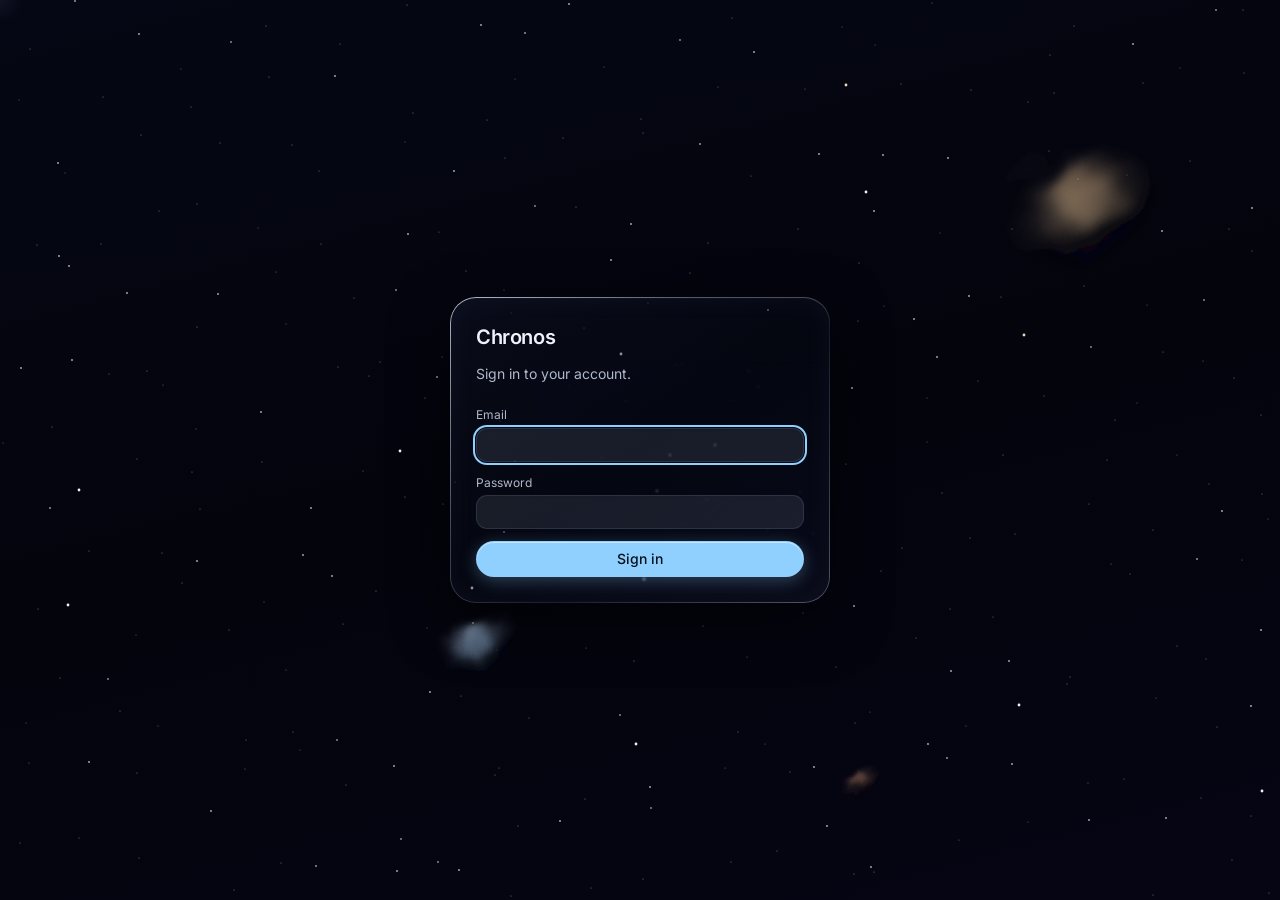
==== index.html @ 4390e3cc "Website" ====
<!doctype html>
<html lang="en">
  <head>
    <meta http-equiv="Content-Security-Policy" content="default-src &#39;self&#39;; script-src &#39;self&#39; &#39;wasm-unsafe-eval&#39;; object-src &#39;none&#39;; base-uri &#39;self&#39;; form-action &#39;none&#39;; connect-src &#39;self&#39; https://*.supabase.co wss://*.supabase.co https://geocoding-api.open-meteo.com; img-src &#39;self&#39; data:; style-src &#39;self&#39; &#39;unsafe-inline&#39;; font-src &#39;self&#39; data:">
    <meta name="referrer" content="no-referrer">

    <meta charset="UTF-8" />
    <meta name="viewport" content="width=device-width, initial-scale=1.0, viewport-fit=cover" />
    <title>Chronos</title>
    <script type="module" crossorigin src="./assets/index-O5vtbWlD.js"></script>
    <link rel="modulepreload" crossorigin href="./assets/rolldown-runtime-BCiCTKAo.js">
    <link rel="modulepreload" crossorigin href="./assets/luxon-CnRqhQiE.js">
    <link rel="modulepreload" crossorigin href="./assets/context-BgXryBdi.js">
    <link rel="modulepreload" crossorigin href="./assets/core-DfmPYgvp.js">
    <link rel="modulepreload" crossorigin href="./assets/createLucideIcon-B_wDQUJO.js">
    <link rel="stylesheet" crossorigin href="./assets/index-DNnm7rfa.css">
    <link rel="manifest" href="./manifest.webmanifest">
    <link rel="apple-touch-icon" href="./icon-180.png">
    <meta name="theme-color" content="#0b0f20">
    <meta name="mobile-web-app-capable" content="yes">
    <meta name="apple-mobile-web-app-capable" content="yes">
    <meta name="apple-mobile-web-app-title" content="Chronos">
    <meta name="apple-mobile-web-app-status-bar-style" content="black-translucent">
  </head>
  <body>
    <div id="root"></div>
    <div id="glass-light" aria-hidden="true"></div>
    <svg width="0" height="0" style="position: absolute" aria-hidden="true">
      <filter id="liquid" x="0" y="0" width="100%" height="100%" color-interpolation-filters="sRGB">
        <feTurbulence type="fractalNoise" baseFrequency="0.004 0.007" numOctaves="2" seed="11" result="noise" />
        <feGaussianBlur in="noise" stdDeviation="4" result="soft" />
        <feDisplacementMap in="SourceGraphic" in2="soft" scale="32" xChannelSelector="R" yChannelSelector="G" />
      </filter>
    </svg>
  </body>
</html>
---- assets/index-DNnm7rfa.css ----
:root{--fc-sticky-header-footer-z:3;--fc-popover-z:4}.fc-sW{z-index:var(--fc-popover-z)!important}.fc-MC{isolation:isolate}.fc-9x,.fc-9x *,.fc-9x :before,.fc-9x :after{box-sizing:border-box!important}.fc-DF,.fc-DF *{cursor:not-allowed!important}.fc-7j{-ms-overflow-style:none!important;scrollbar-width:none!important}.fc-7j::-webkit-scrollbar{display:none!important}.fc-8g{flex-shrink:0!important}.fc-II .fc-dh{flex-flow:wrap!important;display:flex!important}.fc-Jb .fc-dh>*{float:left!important}[dir=rtl] .fc-Jb .fc-dh>*,.fc-Jb[dir=rtl] .fc-dh>*{float:right!important}.fc-Jb .fc-dh:after{content:""!important;clear:both!important;display:block!important}.fc-dM{cursor:pointer!important}.fc-To{cursor:n-resize!important}.fc-Qu{cursor:s-resize!important}.fc-sc{cursor:w-resize!important}[dir=rtl] .fc-sc,.fc-hh{cursor:e-resize!important}[dir=rtl] .fc-hh{cursor:w-resize!important}.fc-CN{cursor:col-resize!important}.fc-Kc,.fc-S5,.fc-eg{box-sizing:content-box!important;width:100%!important;height:100%!important;position:absolute!important}.fc-Kc{margin:-10px!important;padding:10px!important}.fc-S5{margin-left:-10px!important;margin-right:-10px!important;padding-left:10px!important;padding-right:10px!important}.fc-eg{margin-top:-10px!important;margin-bottom:-10px!important;padding-top:10px!important;padding-bottom:10px!important}.fc-RV{position:absolute;inset:0 -5px}.fc-KM{-webkit-user-select:none;user-select:none}.fc-ZL{visibility:hidden}.fc-T3{border:0!important}.fc-wc{border-left:0!important;border-right:0!important}.fc-Ec{border-top:0!important;border-bottom:0!important}.fc-MM{border-top:0!important}.fc-7o{border-bottom:0!important}.fc-Ap{border-inline-start:0!important}.fc-al{border-inline-end:0!important}.fc-2z{flex-direction:row!important;display:flex!important}.fc-A6{flex-direction:column!important;display:flex!important}.fc-zm{flex-grow:1!important}.fc-F2{flex-grow:1!important;flex-basis:0!important;min-width:0!important;min-height:0!important}.fc-S8{min-height:0!important}.fc-71{flex-grow:1!important;flex-basis:0!important;min-width:0!important}.fc-FP{table-layout:fixed!important;border-collapse:separate!important;border-spacing:0!important;border:0!important;width:100%!important}.fc-FP>thead{-moz-column-break-inside:avoid!important;break-inside:avoid!important;page-break-inside:avoid!important}.fc-FP>tbody{background:0 0!important}.fc-FP>thead>tr>th,.fc-FP>tbody>tr>th,.fc-FP>tbody>tr>td{font-weight:inherit;text-align:inherit;vertical-align:top!important}.fc-8s{padding:0!important}.fc-uA{padding-top:0!important;padding-bottom:0!important}.fc-3z{margin:0!important}.fc-6Z{margin-top:0!important;margin-bottom:0!important}.fc-qc{margin-left:0!important;margin-right:0!important}.fc-U3{white-space:nowrap!important}.fc-fu{white-space:pre!important}.fc-uR{overflow-anchor:none}.fc-V0{pointer-events:none!important}.fc-FL{overflow:hidden!important}.fc-wi{white-space:nowrap!important;overflow:hidden!important}.fc-dO{position:relative!important}.fc-6R{position:absolute!important}.fc-LT{inset-inline-start:0!important}.fc-39{inset-inline-end:0!important}.fc-Du{position:absolute!important;inset:0!important}.fc-Cj,.fc-VV{position:absolute!important;left:0!important;right:0!important}.fc-mW,.fc-bA{position:absolute!important;top:0!important;bottom:0!important}.fc-Cj{top:0!important}.fc-bA{width:0!important;left:0!important;right:0!important}@media not print{.fc-Vx{position:sticky!important}.fc-by{position:sticky!important;top:0!important}.fc-vh{position:sticky!important;inset-inline-start:0!important}.fc-J9{z-index:var(--fc-sticky-header-footer-z)!important;position:sticky!important;top:0!important}}.fc-gp{box-sizing:content-box!important}.fc-IC{visibility:hidden!important;position:absolute!important;left:-10000px!important}.fc-QT{clip-path:inset(50%)!important;white-space:nowrap!important;border:0!important;width:1px!important;height:1px!important;margin:0!important;padding:0!important;position:absolute!important;overflow:hidden!important}.fc-Ld{align-items:center!important}.fc-si{align-items:flex-start!important}.fc-Jf{align-items:flex-end!important}.fc-Ab{z-index:var(--fc-sticky-header-footer-z)!important;position:sticky!important;bottom:0!important}.fc-Pk>*{margin-top:-1px!important}.fc-Pk>*>*{height:1px!important}.fc-yL{-moz-column-break-inside:avoid!important;break-inside:avoid!important;page-break-inside:avoid!important}.fc-bE{min-height:4em!important}.fc-Ln{display:flow-root!important}.fc-8Q{z-index:0}.fc-96{z-index:1}.fc-pI{z-index:2}.fc-Jt{z-index:3}.fc-QX{z-index:4}.fc-PS{z-index:5}.fc-cQ{z-index:1000}.fc-UZ{z-index:9999}.fc-iA:focus-visible{z-index:2}.fc-forma-n5m{--fc-forma-border-style:solid;font-size:16px;line-height:1.5}.fc-forma-Z9U{appearance:button;font:inherit;font-feature-settings:inherit;font-variation-settings:inherit;letter-spacing:inherit;color:inherit;opacity:1;background-color:#0000;border:0;border-radius:0;margin:0;padding:0}.fc-forma-JiE{color:inherit;-webkit-text-decoration:inherit;text-decoration:inherit}.fc-forma-3Lc{pointer-events:none}.fc-forma-1EY{position:absolute}.fc-forma-eYX{position:relative}.fc-forma-MaV{inset-inline:0}.fc-forma-AWB{inset-block:0}.fc-forma-0fm{inset-inline-start:-8px}.fc-forma-Tuc{inset-inline-end:-4px}.fc-forma-iD1{inset-inline-end:0}.fc-forma-SyR{inset-inline-end:4px}.fc-forma-dnf{inset-inline-end:-3px}.fc-forma-YDC{top:-4px}.fc-forma-n9G{top:0}.fc-forma-2ik{top:2px}.fc-forma-ZnE{top:4px}.fc-forma-ERR{top:50%}.fc-forma-fJL{bottom:-4px}.fc-forma-1V6{left:50%}.fc-forma-aAW{margin:-6px}.fc-forma-CH7{margin:-1px}.fc-forma-gMS{margin:4px}.fc-forma-bvX{margin:8px}.fc-forma-jD5{margin:16px}.fc-forma-cKZ{margin-inline:2px}.fc-forma-148{margin-inline:1px}.fc-forma-cJ3{margin-block:2px}.fc-forma-V9v{margin-block:4px}.fc-forma-SEP{margin-block:1px}.fc-forma-Jzj{margin-inline-start:2px}.fc-forma-Wga{margin-inline-start:4px}.fc-forma-qvL{margin-inline-start:1px}.fc-forma-p9t{margin-inline-end:-6px}.fc-forma-3e1{margin-inline-end:2px}.fc-forma-KYn{margin-inline-end:4px}.fc-forma-B3G{margin-inline-end:2.5%}.fc-forma-9hC{margin-inline-end:1px}.fc-forma-Dq8{margin-top:-4px}.fc-forma-Ika{margin-bottom:1px}.fc-forma-F99{margin-left:-4px}.fc-forma-I48{display:block}.fc-forma-dl1{display:flex}.fc-forma-i3N{display:grid}.fc-forma-pps{display:none}.fc-forma-63n{width:0;height:0}.fc-forma-3wQ{width:8px;height:8px}.fc-forma-vnf{width:16px;height:16px}.fc-forma-XUJ{width:20px;height:20px}.fc-forma-uuA{height:8px}.fc-forma-vYi{height:10px}.fc-forma-oM6{height:20px}.fc-forma-TFV{height:24px}.fc-forma-84e{min-height:2px}.fc-forma-jgW{min-height:16px}.fc-forma-toR{min-height:1px}.fc-forma-roZ{width:50%}.fc-forma-vVE{width:25%}.fc-forma-hza{width:8px}.fc-forma-79F{width:20px}.fc-forma-ilz{width:24px}.fc-forma-4Tv{width:5px}.fc-forma-aHX{max-width:160px}.fc-forma-2KU{min-width:0}.fc-forma-aNc{min-width:220px}.fc-forma-yi0{flex-shrink:0}.fc-forma-1Zl{flex-shrink:1}.fc-forma-OLq{flex-shrink:100}.fc-forma-1El{flex-grow:1}.fc-forma-QX7{rotate:-45deg}.fc-forma-KxI{rotate:-90deg}.fc-forma-ABq{rotate:45deg}.fc-forma-z44{rotate:90deg}.fc-forma-jmT{rotate:180deg}.fc-forma-sgX{flex-direction:column}.fc-forma-1sP{flex-direction:row}.fc-forma-dNl{flex-wrap:wrap}.fc-forma-XpK{align-items:center}.fc-forma-RNn{align-items:flex-end}.fc-forma-EF4{align-items:flex-start}.fc-forma-N2M{justify-content:space-between}.fc-forma-E9P{justify-content:center}.fc-forma-LMv{justify-content:flex-end}.fc-forma-NWN{gap:4px}.fc-forma-tgZ{gap:8px}.fc-forma-wwb{gap:12px}.fc-forma-Pms{gap:16px}.fc-forma-sI7{align-self:flex-start}.fc-forma-pKG{overflow:hidden}.fc-forma-AAA{border-radius:2147483647px}.fc-forma-Fvv{border-radius:4px}.fc-forma-kmj{border-start-start-radius:4px;border-end-start-radius:4px}.fc-forma-Skl{border-start-end-radius:4px;border-end-end-radius:4px}.fc-forma-Z7Q{border-top-left-radius:4px;border-top-right-radius:4px}.fc-forma-2qh{border-bottom-right-radius:4px;border-bottom-left-radius:4px}.fc-forma-wsy,.fc-forma-qQW{border-style:var(--fc-forma-border-style);border-width:1px}.fc-forma-5JF{border-style:var(--fc-forma-border-style);border-width:4px}.fc-forma-Vpk{border-style:var(--fc-forma-border-style);border-width:6px}.fc-forma-1Wx{border-inline-style:var(--fc-forma-border-style);border-inline-width:1px}.fc-forma-8UH{border-inline-start-style:var(--fc-forma-border-style);border-inline-start-width:1px}.fc-forma-iSi{border-inline-start-style:var(--fc-forma-border-style);border-inline-start-width:4px}.fc-forma-riO{border-inline-start-style:var(--fc-forma-border-style);border-inline-start-width:6px}.fc-forma-USt,.fc-forma-lzW{border-inline-end-style:var(--fc-forma-border-style);border-inline-end-width:1px}.fc-forma-ku3,.fc-forma-u78{border-top-style:var(--fc-forma-border-style);border-top-width:1px}.fc-forma-tb8{border-top-style:var(--fc-forma-border-style);border-top-width:4px}.fc-forma-zi1{border-bottom-style:var(--fc-forma-border-style);border-bottom-width:1px}.fc-forma-TN2{--fc-forma-border-style:dotted;border-style:dotted}.fc-forma-lNM{border-color:var(--fc-event-color)}.fc-forma-tfB{border-color:var(--fc-forma-border)}.fc-forma-MlZ{border-color:var(--fc-forma-muted-foreground)}.fc-forma-Baf{border-color:var(--fc-forma-primary)}.fc-forma-BST{border-color:var(--fc-forma-strong-border)}.fc-forma-d0j{border-color:#0000}.fc-forma-RJG{background-color:var(--fc-forma-background)}.fc-forma-zNL{background-color:var(--fc-forma-faint)}.fc-forma-rRL{background-color:var(--fc-forma-highlight)}.fc-forma-Wv4{background-color:var(--fc-forma-muted)}.fc-forma-7I6{background-color:var(--fc-forma-primary)}@media not print{@supports (color:color-mix(in lab, red, red)){.fc-forma-gTC{background-color:color-mix(in oklab, var(--fc-event-color)15%, transparent)}}@supports not (color:color-mix(in lab, red, red)){.fc-forma-gTC{isolation:isolate;position:relative}.fc-forma-gTC:before{content:"";background-color:var(--fc-event-color);opacity:.15;z-index:-1;position:absolute;inset:0}}}.fc-forma-lrD{background-color:var(--fc-event-color);color:var(--fc-event-contrast-color)}@supports (color:color-mix(in lab, red, red)){.fc-forma-lrD{background-color:color-mix(in oklab, var(--fc-event-color)20%, var(--fc-forma-background));color:inherit}}.fc-forma-i6P{background-color:var(--fc-event-color);color:var(--fc-event-contrast-color)}@supports (color:color-mix(in lab, red, red)){.fc-forma-i6P{background-color:color-mix(in oklab, var(--fc-event-color)30%, var(--fc-forma-background));color:inherit}}.fc-forma-KUX{padding:2px}.fc-forma-iS4{padding:4px}.fc-forma-3N5{padding:8px}.fc-forma-IJJ{padding:12px}.fc-forma-lqx{padding:16px}.fc-forma-7A6{padding:1px}.fc-forma-oQ2{padding-inline:2px}.fc-forma-aCI{padding-inline:4px}.fc-forma-Nca{padding-inline:8px}.fc-forma-Apf{padding-inline:12px}.fc-forma-2rx{padding-block:2px}.fc-forma-Jhn{padding-block:4px}.fc-forma-End{padding-block:6px}.fc-forma-dl6{padding-block:8px}.fc-forma-P9h{padding-block:60px}.fc-forma-s0x{padding-block:3px}.fc-forma-z5u{padding-block:1px}.fc-forma-a7i{padding-inline-start:2px}.fc-forma-C2j{padding-inline-start:4px}.fc-forma-166{padding-top:2px}.fc-forma-4dx{padding-top:4px}.fc-forma-cM0{padding-bottom:16px}.fc-forma-2HE{text-align:end}.fc-forma-vQz{font-size:11px;line-height:1.09091}.fc-forma-9ZS{font-size:18px;line-height:1.55556}.fc-forma-1Po{font-size:16px;line-height:1.5}.fc-forma-9yp{font-size:14px;line-height:1.42857}.fc-forma-2rA{font-size:20px;line-height:1.4}.fc-forma-a3B{font-size:12px;line-height:1.33333}.fc-forma-DIS{font-weight:700}.fc-forma-1OT{font-weight:500}.fc-forma-C8a{font-weight:600}.fc-forma-IPx{text-overflow:ellipsis}.fc-forma-TZ4{white-space:nowrap}.fc-forma-jm6{white-space:pre}.fc-forma-b7K{color:var(--fc-forma-foreground)}.fc-forma-cOV{color:var(--fc-forma-faint-foreground)}.fc-forma-V1v{color:var(--fc-forma-muted-foreground)}.fc-forma-TSf{color:var(--fc-forma-primary-foreground)}.fc-forma-L1Y{font-style:italic}.fc-forma-lMo{opacity:.5}.fc-forma-iTG{opacity:.75}.fc-forma-1kP{box-shadow:0 10px 15px -3px #0000001a,0 4px 6px -4px #0000001a}.fc-forma-tkw{box-shadow:0 4px 6px -1px #0000001a,0 2px 4px -2px #0000001a}.fc-forma-eSM{box-shadow:0 1px 2px #0000000d}.fc-forma-A3h{box-shadow:0 0 0 1px var(--fc-forma-ring-color,currentcolor)}.fc-forma-GBJ{box-shadow:0 0 0 2px var(--fc-forma-ring-color,currentcolor)}.fc-forma-c3P{--fc-forma-ring-color:var(--fc-forma-background)}.fc-forma-2R2{outline-width:1px;outline-style:solid}.fc-forma-0Bj{outline-width:2px;outline-style:solid}.fc-forma-07j{outline-offset:-1px}.fc-forma-fFh{outline-offset:-2px}.fc-forma-3Xj{outline-offset:2px}.fc-forma-Fmy{outline-color:var(--fc-forma-primary)}.fc-forma-mr2{background:linear-gradient(var(--fc-forma-strong), var(--fc-forma-strong))var(--fc-forma-background)}.fc-forma-iCr:not(:last-child){border-bottom-style:var(--fc-forma-border-style);border-bottom-width:1px}@media not print{.fc-forma-530{padding-block:1px}.fc-forma-ZNR{padding-inline-end:1px}.fc-forma-jVY{padding-top:1px}.fc-forma-K3J{padding-bottom:1px}}@media (hover:hover){.fc-forma-vs6:is(:where(.fc-forma-bCs):hover *){display:block}.fc-forma-sS4:is(:where(.fc-forma-bCs):hover *){color:var(--fc-forma-primary)}.fc-forma-Ogp:is(:where(.fc-forma-bCs):hover *){text-decoration-line:underline}}.fc-forma-Di9:is(:where(.fc-forma-bCs):focus-visible *){color:var(--fc-forma-primary)}@media (hover:hover){.fc-forma-cBw:hover{border-color:var(--fc-forma-strong-border)}.fc-forma-ShG:hover{background-color:var(--fc-forma-muted)}.fc-forma-2Qu:hover{background-color:var(--fc-forma-primary-over)}.fc-forma-mcn:hover{background-color:var(--fc-forma-strong)}.fc-forma-rom:hover{background-color:var(--fc-event-color)}@supports (color:color-mix(in lab, red, red)){.fc-forma-rom:hover{background-color:color-mix(in oklab, var(--fc-event-color)25%, var(--fc-forma-background))}}.fc-forma-SWh:hover{background-color:var(--fc-event-color)}@supports (color:color-mix(in lab, red, red)){.fc-forma-SWh:hover{background-color:color-mix(in oklab, var(--fc-event-color)35%, var(--fc-forma-background))}}.fc-forma-Eu0:hover{text-decoration-line:underline}.fc-forma-Vyz:hover{background:linear-gradient(var(--fc-forma-stronger), var(--fc-forma-stronger))var(--fc-forma-background)}}.fc-forma-nge:focus-visible{background-color:var(--fc-forma-muted)}.fc-forma-lgp:focus-visible{background-color:var(--fc-forma-primary-over)}.fc-forma-uqo:focus-visible{outline-width:2px;outline-style:solid}.fc-forma-PQx:active{background-color:var(--fc-forma-primary-down)}.fc-forma-rKU:active{background-color:var(--fc-forma-strong)}.fc-forma-0sn:active{background-color:var(--fc-forma-stronger)}.fc-forma-DUE:active{background-color:var(--fc-event-color)}@supports (color:color-mix(in lab, red, red)){.fc-forma-DUE:active{background-color:color-mix(in oklab, var(--fc-event-color)30%, var(--fc-forma-background))}}.fc-forma-RHy:active{background-color:var(--fc-event-color)}@supports (color:color-mix(in lab, red, red)){.fc-forma-RHy:active{background-color:color-mix(in oklab, var(--fc-event-color)40%, var(--fc-forma-background))}}.fc-forma-pgt:active{background:linear-gradient(var(--fc-forma-strongest), var(--fc-forma-strongest))var(--fc-forma-background)}@media print{.fc-forma-2dx{border-block-style:var(--fc-forma-border-style);border-block-width:1px}.fc-forma-9wT{border-inline-end-style:var(--fc-forma-border-style);border-inline-end-width:1px}.fc-forma-Qex{border-top-style:var(--fc-forma-border-style);border-top-width:1px}.fc-forma-wZV{border-bottom-style:var(--fc-forma-border-style);border-bottom-width:1px}.fc-forma-jsy{border-width:1px}.fc-forma-DO7{border-color:var(--fc-event-color)}.fc-forma-4MR{border-color:#000}.fc-forma-vwH{background-color:#fff}}[dir=rtl] .fc-forma-qIw{rotate:-45deg}[dir=rtl] .fc-forma-keW{rotate:-90deg}[dir=rtl] .fc-forma-jY6{rotate:none}[dir=rtl] .fc-forma-vk6{rotate:45deg}[dir=rtl] .fc-forma-ZW3{rotate:90deg}[dir=rtl] .fc-forma-asP{rotate:180deg}:root{--fc-forma-primary:#0f6cbd;--fc-forma-primary-over:#0a5aa3;--fc-forma-primary-down:#064889;--fc-forma-primary-foreground:#fff;--fc-forma-event:#3788d8;--fc-forma-event-contrast:#fff;--fc-forma-background-event:var(--fc-forma-primary);--fc-forma-highlight:#0f6cbd59;--fc-forma-background:#fff;--fc-forma-faint:#00000008;--fc-forma-muted:#00000012;--fc-forma-strong:#0000001f;--fc-forma-stronger:#00000029;--fc-forma-strongest:#0003;--fc-forma-foreground:#030712;--fc-forma-faint-foreground:#9ca3af;--fc-forma-muted-foreground:#6b7280;--fc-forma-border:#e0e0e0;--fc-forma-muted-border:#e5e5e5;--fc-forma-strong-border:#a6a6a6}@media not print{[data-color-scheme=dark]{--fc-forma-primary:#3788d8;--fc-forma-primary-over:#4a9be8;--fc-forma-primary-down:#5daef8;--fc-forma-highlight:#3788d859;--fc-forma-background:#030712;--fc-forma-faint:#ffffff0a;--fc-forma-muted:#ffffff14;--fc-forma-strong:#ffffff1f;--fc-forma-stronger:#ffffff29;--fc-forma-strongest:#fff3;--fc-forma-foreground:#fff;--fc-forma-faint-foreground:#4b5563;--fc-forma-muted-foreground:#6b7280;--fc-forma-border:#2a2a2a;--fc-forma-muted-border:#3a3a3a;--fc-forma-strong-border:#707070}}@font-face{font-family:Inter Variable;font-style:normal;font-display:swap;font-weight:100 900;src:url(./inter-cyrillic-ext-wght-normal-BOeWTOD4.woff2)format("woff2-variations");unicode-range:U+460-52F,U+1C80-1C8A,U+20B4,U+2DE0-2DFF,U+A640-A69F,U+FE2E-FE2F}@font-face{font-family:Inter Variable;font-style:normal;font-display:swap;font-weight:100 900;src:url(./inter-cyrillic-wght-normal-DqGufNeO.woff2)format("woff2-variations");unicode-range:U+301,U+400-45F,U+490-491,U+4B0-4B1,U+2116}@font-face{font-family:Inter Variable;font-style:normal;font-display:swap;font-weight:100 900;src:url(./inter-greek-ext-wght-normal-DlzME5K_.woff2)format("woff2-variations");unicode-range:U+1F??}@font-face{font-family:Inter Variable;font-style:normal;font-display:swap;font-weight:100 900;src:url(./inter-greek-wght-normal-CkhJZR-_.woff2)format("woff2-variations");unicode-range:U+370-377,U+37A-37F,U+384-38A,U+38C,U+38E-3A1,U+3A3-3FF}@font-face{font-family:Inter Variable;font-style:normal;font-display:swap;font-weight:100 900;src:url(./inter-vietnamese-wght-normal-CBcvBZtf.woff2)format("woff2-variations");unicode-range:U+102-103,U+110-111,U+128-129,U+168-169,U+1A0-1A1,U+1AF-1B0,U+300-301,U+303-304,U+308-309,U+323,U+329,U+1EA0-1EF9,U+20AB}@font-face{font-family:Inter Variable;font-style:normal;font-display:swap;font-weight:100 900;src:url(./inter-latin-ext-wght-normal-DO1Apj_S.woff2)format("woff2-variations");unicode-range:U+100-2BA,U+2BD-2C5,U+2C7-2CC,U+2CE-2D7,U+2DD-2FF,U+304,U+308,U+329,U+1D00-1DBF,U+1E00-1E9F,U+1EF2-1EFF,U+2020,U+20A0-20AB,U+20AD-20C0,U+2113,U+2C60-2C7F,U+A720-A7FF}@font-face{font-family:Inter Variable;font-style:normal;font-display:swap;font-weight:100 900;src:url(./inter-latin-wght-normal-Dx4kXJAl.woff2)format("woff2-variations");unicode-range:U+??,U+131,U+152-153,U+2BB-2BC,U+2C6,U+2DA,U+2DC,U+304,U+308,U+329,U+2000-206F,U+20AC,U+2122,U+2191,U+2193,U+2212,U+2215,U+FEFF,U+FFFD}:root{--bg:#dfe8f7;--solid:#f2f6fd;--surface:#fff9;--hover:#ffffff6b;--well:#1e326e17;--ink:#0b1026;--ink-2:#3c4560;--ink-3:#5a6480;--line:#1e326e24;--primary:#43e;--primary-hover:#3626cf;--on-primary:#fff;--accent:#e8930c;--red:#c8202e;--red-soft:#d92d3a24;--green:#0c8152;--blue:#43e;--radius:11px;--shadow:0 24px 64px #1e24503d;--glass:linear-gradient(145deg, #ffffff8f, #ffffff5c 45%, #ffffff7a);--glass-strong:linear-gradient(145deg, #ffffffd6, #ffffffad);--rim-light:linear-gradient(135deg, #fff, #5ad7ffa6 28%, #ffffff26 55%, #b46eff99 84%, #fff);--glow:#4433ee61;--on-glow:0 0 0 1px #4433ee2e, 0 4px 16px #43e3;--glass-blur:blur(6px) saturate(130%);--glass-rim:inset 0 1px 1px #ffffffe6, inset 1px 0 1px #fff6, inset 0 -2px 3px #788cff24, inset 0 0 28px #ffffff47;--glass-shadow:0 18px 50px #28328233;--tile:linear-gradient(180deg, #ffffff9e, #ffffff61);--tile-rim:inset 0 1px 0 #ffffffd9, inset 0 -1px 1px #6478dc1a, 0 2px 6px #28328217;--scene:linear-gradient(#3c50b40f 1px, transparent 1px) 0 0 / 56px 56px, linear-gradient(90deg, #3c50b40f 1px, transparent 1px) 0 0 / 56px 56px, radial-gradient(52vmax 42vmax at 96% 0%, #57e4ff, transparent 72%), radial-gradient(56vmax 46vmax at 0% 30%, #b49bff, transparent 72%), radial-gradient(52vmax 42vmax at 88% 104%, #ff9fe3, transparent 72%), linear-gradient(165deg, #e9f2ff, #dcdffb);font-feature-settings:"cv11", "ss03";-webkit-font-smoothing:antialiased;color:var(--ink);background:var(--bg);--fc-forma-primary:var(--primary);--fc-forma-primary-over:var(--primary-hover);--fc-forma-primary-down:var(--primary-hover);--fc-forma-primary-foreground:var(--on-primary);--fc-forma-background:var(--solid);--fc-forma-foreground:var(--ink);--fc-forma-muted-foreground:var(--ink-2);--fc-forma-faint-foreground:var(--ink-3);--fc-forma-border:var(--line);--fc-forma-muted-border:var(--line);--fc-forma-strong-border:var(--line);--fc-forma-highlight:#e8930c29;--fc-forma-faint:#00000004;--fc-forma-muted:#00000008;font-family:Inter Variable,Segoe UI,-apple-system,BlinkMacSystemFont,Roboto,sans-serif;font-size:14px;line-height:1.45}[data-color-scheme=dark]{--bg:#02030a;--solid:#0a0d1c;--surface:#c8dcff1a;--hover:#c8dcff14;--well:#00000052;--ink:#eef2fb;--ink-2:#b0b9cc;--ink-3:#8a94a9;--line:#bed2ff1f;--primary:#8fd0ff;--primary-hover:#b5e0ff;--on-primary:#04101c;--accent:#ffb84d;--red:#ff6b81;--red-soft:#f4626c2e;--green:#45f0a8;--blue:#8fd0ff;--shadow:0 24px 64px #0009;--lightningcss-light: ;--lightningcss-dark:initial;color-scheme:dark;--rim-light:linear-gradient(135deg, #ebf2ffb3, #c8d7ff33 35%, #c8d7ff0f 60%, #d7e1ff52);--glow:#8fd0ff4d;--on-glow:0 0 0 1px #8fd0ff38, 0 0 14px #8fd0ff1f;--glass:linear-gradient(145deg, #10142675, #080a1666 50%, #0e112070);--glass-strong:linear-gradient(145deg, #14192ee0, #0a0c1ae6);--glass-rim:inset 0 1px 1px #e1ebff3d, inset 1px 0 1px #e1ebff14, inset 0 -1px 2px #e1ebff0d, inset 0 0 30px #aac3ff0d;--glass-shadow:0 18px 56px #0009;--tile:linear-gradient(180deg, #cddeff1a, #cddeff0a);--tile-rim:inset 0 1px 0 #e1ebff26, inset 0 -1px 1px #0003, 0 2px 8px #00000047;--scene:url(./planets-DA5w7O9s.svg) center / cover no-repeat, url(./stars-jGKNJw-X.svg) 0 0 / 1600px 1000px, linear-gradient(165deg, #050714, #03040c 50%, #060514);--fc-forma-primary:var(--primary);--fc-forma-primary-over:var(--primary-hover);--fc-forma-primary-down:var(--primary-hover);--fc-forma-primary-foreground:var(--on-primary);--fc-forma-background:var(--solid);--fc-forma-foreground:var(--ink);--fc-forma-muted-foreground:var(--ink-2);--fc-forma-faint-foreground:var(--ink-3);--fc-forma-faint:#ffffff05;--fc-forma-muted:#ffffff0a;--fc-forma-border:var(--line);--fc-forma-muted-border:var(--line);--fc-forma-strong-border:var(--line)}*{box-sizing:border-box}html,body,#root{height:100%;margin:0}body{background:var(--bg);overflow:hidden}body:before{content:"";background:var(--scene);position:fixed;inset:0}#root{z-index:1;position:relative}#glass-light{z-index:2;pointer-events:none;background:radial-gradient(circle closest-side,#cde1ff0f,#0000);width:48px;height:48px;position:fixed;top:-24px;left:-24px}@media (hover:none){#glass-light{display:none}}h1{letter-spacing:-.02em;margin:0;font-size:20px;font-weight:600}h2{letter-spacing:-.005em;margin:0 0 8px;font-size:14px;font-weight:600}p{margin:0 0 10px}ul{margin:0;padding:0;list-style:none}button,input,select,textarea{font:inherit;color:inherit}button{border:1px solid var(--line);background:var(--tile);height:32px;box-shadow:var(--tile-rim);cursor:pointer;border-radius:999px;padding:0 12px;font-weight:500;transition:background .15s,border-color .15s,color .15s,transform .15s}button:active:not(:disabled){transform:scale(.97)}button:hover:not(:disabled){background:var(--hover)}button:disabled{opacity:.4;cursor:default}:focus-visible{outline:2px solid var(--blue);outline-offset:1px}button.primary{background:var(--primary);color:var(--on-primary);box-shadow:inset 0 1px 0 #ffffff73, 0 4px 18px var(--glow);border-color:#0000}button.primary:hover:not(:disabled){background:var(--primary-hover)}button.danger{color:var(--red);box-shadow:none;background:0 0;border-color:#0000}button.danger:hover{background:var(--red-soft)!important}button.dev{color:var(--ink-2);box-shadow:none;border-style:dashed}button.link{height:auto;box-shadow:none;color:var(--ink-2);background:0 0;border:none;padding:0;font-weight:400}button.link:hover{color:var(--ink);background:0 0!important}input:not([type=checkbox]),select,textarea{border:1px solid var(--line);border-radius:var(--radius);background:var(--surface);max-width:100%;height:34px;padding:0 10px;transition:border-color .15s,background .15s;box-shadow:inset 0 1px 2px #14183212}option{background:var(--solid);color:var(--ink)}textarea{resize:vertical;height:auto;padding:8px 10px}input::placeholder,textarea::placeholder{color:var(--ink-3)}input[type=checkbox]{appearance:none;border:1.5px solid var(--ink-3);cursor:pointer;background:0 0;border-radius:5px;flex:none;place-content:center;width:16px;height:16px;margin:0;transition:border-color .12s,background .12s;display:grid}input[type=checkbox]:hover{border-color:var(--ink)}input[type=checkbox]:checked{background:var(--primary);border-color:var(--primary)}input[type=checkbox]:checked:after{content:"";border-left:1.75px solid var(--on-primary);border-bottom:1.75px solid var(--on-primary);width:8px;height:4px;margin-top:-2px;transform:rotate(-45deg)}.spacer{flex:1}.muted{color:var(--ink-2)}.struck{color:var(--ink-3);text-decoration:line-through}.warning{color:var(--red);background:var(--red-soft);border-radius:var(--radius);padding:8px 12px}*{scrollbar-width:thin;scrollbar-color:var(--line) transparent}.app{gap:12px;height:100%;padding:12px;display:flex}.nav{background:var(--glass);width:204px;-webkit-backdrop-filter:var(--glass-blur);backdrop-filter:var(--glass-blur);box-shadow:var(--glass-rim), var(--glass-shadow);border-radius:24px;flex-direction:column;flex:none;gap:2px;padding:18px 10px 14px;display:flex}.brand{letter-spacing:.26em;text-transform:uppercase;color:var(--primary);text-shadow:0 0 16px var(--glow);padding:2px 10px 16px;font-size:13px;font-weight:700}.nav button{border-radius:var(--radius);box-shadow:none;color:var(--ink-2);text-align:left;background:0 0;border:none;align-items:center;gap:10px;padding:0 10px;display:flex}.nav button:hover{color:var(--ink)}.nav button.on,.nav button.on:hover{background:var(--surface);color:var(--primary);box-shadow:var(--tile-rim), var(--on-glow)}.nav-label{flex:1}.badge{background:var(--accent);color:#1a1204;text-align:center;border-radius:999px;min-width:18px;padding:0 6px;font-size:11px;font-weight:650;line-height:18px}.sync-pill{color:var(--ink-3);align-items:center;gap:7px;padding:8px 10px 0;font-size:12px;display:flex}.sync-pill:before{content:"";background:var(--ink-3);border-radius:50%;flex:none;width:6px;height:6px}.sync-pill.sync-synced:before{background:var(--green)}.sync-pill.sync-offline:before{background:var(--accent)}.sync-pill.sync-paused:before{background:var(--red)}.main{z-index:0;min-width:0;box-shadow:var(--glass-shadow);border-radius:24px;flex-direction:column;flex:1;display:flex;position:relative;overflow:hidden}.main:before{content:"";z-index:-1;border-radius:inherit;background:var(--glass);-webkit-backdrop-filter:var(--glass-blur);backdrop-filter:var(--glass-blur);box-shadow:var(--glass-rim);pointer-events:none;position:absolute;inset:0}.screen{flex:1;min-height:0;overflow:auto}.nav:after,.main:after,.auth-card:after{content:"";border-radius:inherit;background:var(--rim-light);-webkit-mask-composite:xor;pointer-events:none;padding:1.25px;position:absolute;inset:0;-webkit-mask:linear-gradient(#000 0 0) content-box,linear-gradient(#000 0 0);-webkit-mask-composite:xor,source-over;mask:linear-gradient(#000 0 0) content-box exclude,linear-gradient(#000 0 0)}.nav,.auth-card{position:relative}.quick-add{flex-wrap:wrap;align-items:center;gap:8px;padding:14px 18px 8px;display:flex;position:relative}.quick-add-icon{color:var(--ink-3);pointer-events:none;position:absolute;top:24px;left:30px}.quick-add input:not([type=checkbox]){border-color:var(--line);background:var(--surface);border-radius:999px;flex:1;min-width:0;height:36px;padding-left:36px}.quick-add input:not([type=checkbox]):focus{border-color:var(--primary);outline:none}.quick-add-kind{flex:none}.quick-add-hint{color:var(--ink-2);flex-basis:100%;padding-left:2px;font-size:12px}.quick-add-hint.flash{color:var(--green)}.calendar-screen{flex-direction:column;height:100%;display:flex}.phone-bar,.phone-countdown,.phone-views,.phone-tabs,.fab{display:none}.calendar-wrap{--fc-forma-background:transparent;flex:1;min-height:0;padding:8px 18px 16px}.event-done{opacity:.5;text-decoration:line-through}.event-big{font-weight:700}.page{max-width:880px;margin:0 auto;padding:20px}.page-head{flex-wrap:wrap;justify-content:space-between;align-items:center;gap:12px;margin-bottom:16px;display:flex}.toolbar{flex-wrap:wrap;align-items:center;gap:8px;display:flex}.empty{color:var(--ink-3);text-align:center;padding:48px 0}.segmented{background:var(--well);border-radius:999px;padding:3px;display:inline-flex}.segmented button{height:28px;box-shadow:none;color:var(--ink-2);background:0 0;border:none;padding:0 12px}.segmented button:hover{color:var(--ink);background:0 0!important}.segmented button.on,.segmented button.on:hover{color:var(--ink);box-shadow:var(--tile-rim);background:var(--surface)!important}.task-list{flex-direction:column;gap:6px;display:flex}.task-row{background:var(--tile);box-shadow:var(--tile-rim);border-left:3px solid #0000;border-radius:14px;align-items:flex-start;gap:12px;padding:11px 12px;transition:background .15s;display:flex}.task-row:hover{background:var(--hover)}.task-row>input{margin-top:2px}.task-open{height:auto;box-shadow:none;text-align:left;border:none;border-radius:4px;flex:1;min-width:0;padding:0;font-weight:400;display:block;background:0 0!important}.task-title{overflow-wrap:anywhere;font-weight:500}.task-meta{color:var(--ink-2);flex-wrap:wrap;align-items:center;gap:2px 10px;margin-top:2px;font-size:12px;display:flex}.overdue-text{color:var(--red);font-weight:500}.pill{color:var(--ink-2);text-transform:capitalize;font-size:12px}.pill.priority-high{color:var(--red);font-weight:500}.pill.priority-low,.tag{color:var(--ink-3)}.board-page{flex-direction:column;max-width:none;height:100%;display:flex}.board{flex:1;grid-template-columns:repeat(4,minmax(190px,1fr));gap:16px;min-height:0;display:grid;overflow-x:auto}.column{border-radius:var(--radius);flex-direction:column;min-height:0;display:flex}.column.over{background:var(--hover);box-shadow:0 0 0 6px var(--hover);border-radius:14px}.column h2{align-items:center;gap:7px;margin-bottom:10px;font-size:13px;display:flex}.column h2:before{content:"";background:var(--ink-3);border-radius:50%;width:7px;height:7px}.column-overdue h2:before{background:var(--red)}.column-today h2:before{background:var(--accent)}.column-week h2:before{background:var(--blue)}.count{color:var(--ink-3);font-weight:400}.column-body{flex-direction:column;flex:1;gap:6px;min-height:60px;display:flex;overflow-y:auto}.column-empty{color:var(--ink-3);padding:10px 2px;font-size:12px}.card{background:var(--tile);box-shadow:var(--tile-rim);cursor:grab;touch-action:manipulation;border:1px solid #0000;border-radius:14px;padding:10px 11px;transition:border-color .15s,background .15s}.card:hover{background:var(--surface)}.card.dragging{opacity:.3}.card.overlay{background:var(--glass-strong);box-shadow:var(--glass-rim), var(--shadow);cursor:grabbing}.card-top{align-items:flex-start;gap:9px;display:flex}.card-top input{margin-top:2px}.card .task-meta{padding-left:25px}.moved{margin:6px 0 0 25px;font-size:11px;display:block}.tabs{background:var(--well);border-radius:999px;gap:2px;width:fit-content;max-width:100%;margin-bottom:14px;padding:3px;display:flex;overflow-x:auto}.tabs button{height:30px;box-shadow:none;white-space:nowrap;color:var(--ink-2);background:0 0;border:none;padding:0 14px}.tabs button:hover{color:var(--ink)}.tabs button.on,.tabs button.on:hover{background:var(--surface);box-shadow:var(--tile-rim);color:var(--ink)}.tab-note{font-size:12px}.bulk-bar{flex-wrap:wrap;align-items:center;gap:8px;margin-bottom:12px;display:flex}.request-list{flex-direction:column;gap:6px;display:flex}.request-card{background:var(--tile);box-shadow:var(--tile-rim);border-radius:14px;align-items:flex-start;gap:12px;padding:14px;display:flex}.request-card>input{margin-top:2px}.request{flex:1;min-width:0}.request-title{overflow-wrap:anywhere;font-weight:500}.request-title .pill{color:var(--ink-3);margin-right:4px}.request-when{color:var(--ink-2);margin:1px 0 8px;font-size:13px}.request-why{grid-template-columns:max-content 1fr;gap:1px 12px;margin:0;font-size:12px;display:grid}.request-why dt{color:var(--ink-3)}.request-why dd{color:var(--ink-2);overflow-wrap:anywhere;margin:0}.request-actions{flex:none;gap:6px;display:flex}.progress{background:var(--well);border-radius:999px;height:4px;margin-bottom:16px;overflow:hidden}.progress div{background:var(--accent);height:100%;transition:width .2s}.offer{background:var(--hover);border-radius:var(--radius);flex-wrap:wrap;align-items:center;gap:8px;margin-bottom:14px;padding:8px 10px;font-size:13px;display:flex}.prompt-count{font-weight:600}.modal-backdrop{-webkit-backdrop-filter:blur(10px)saturate(140%);backdrop-filter:blur(10px)saturate(140%);z-index:100;background:#0a0c1e42;justify-content:center;align-items:center;padding:16px;display:flex;position:fixed;inset:0}.modal{background:var(--glass-strong);box-shadow:var(--glass-rim), var(--shadow);border-radius:24px;width:100%;max-width:480px;max-height:100%;padding:22px;overflow-y:auto}.modal.wide{max-width:560px}.modal h2{letter-spacing:-.015em;margin-bottom:14px;font-size:16px}.modal input:not([type=checkbox]),.modal select,.modal textarea{background:var(--surface)}.form{flex-direction:column;gap:12px;display:flex}.form label{color:var(--ink-2);flex-direction:column;flex:1;gap:4px;min-width:0;font-size:12px;display:flex}.form label input,.form label select,.form label textarea{color:var(--ink);width:100%;font-size:14px}.form label.check,label.check{color:var(--ink);flex-direction:row;align-items:center;gap:8px;font-size:13px;display:flex}.row{flex-wrap:wrap;gap:10px;display:flex}.row>label{min-width:120px}.actions{flex-wrap:wrap;gap:8px;margin-top:18px;display:flex}.subtasks{border:none;border-top:1px solid var(--line);border-bottom:1px solid var(--line);flex-direction:column;gap:7px;margin:0;padding:10px 0;display:flex}.subtasks legend{color:var(--ink-2);padding:0 8px 0 0;font-size:12px}.subtask{align-items:center;gap:9px;display:flex}.subtask span{overflow-wrap:anywhere;flex:1}.subtask .link{font-size:12px}.subtask-add{gap:6px;display:flex}.subtask-add input{flex:1;min-width:0}.prose ul{margin-bottom:12px;padding-left:18px;list-style:outside}.prose li{color:var(--ink-2);margin-bottom:6px}.prose li b{color:var(--ink);font-weight:550}.settings{max-width:620px}.settings section{background:var(--tile);box-shadow:var(--tile-rim);border-radius:18px;margin-bottom:10px;padding:16px 18px}.setting{justify-content:space-between;align-items:center;gap:12px;padding:6px 0;display:flex}.setting select{max-width:220px}.setting.check{justify-content:flex-start}.auth{justify-content:center;align-items:center;height:100%;padding:16px;display:flex}.auth-card{background:var(--glass);width:100%;max-width:380px;-webkit-backdrop-filter:var(--glass-blur);backdrop-filter:var(--glass-blur);box-shadow:var(--glass-rim), var(--glass-shadow);border-radius:26px;padding:26px}.auth-card .segmented{display:flex}.auth-card .segmented button{flex:1}.auth-card button.primary{height:36px}.filters{flex-wrap:wrap;align-items:center;gap:8px;margin-bottom:16px;display:flex}.filters input[type=search]{flex:220px;min-width:0}.filters select{max-width:100%}.account-card{border-top:1px solid var(--line,#7f7f7f33);padding:12px 0}.account-card:first-of-type{border-top:0}.account-card p{overflow-wrap:anywhere;margin:0 0 8px}.account-choices{flex-wrap:wrap;align-items:end;gap:12px;display:flex}.account-choices label{flex-direction:column;gap:4px;font-size:13px;display:flex}.account-choices label.check{flex-direction:row;align-items:center;gap:6px}.account-choices input:not([type=radio]){width:150px}.countdown-panel{flex-direction:column;gap:2px;margin-bottom:10px;display:flex}.nav button.countdown-exam{color:var(--red);text-align:left;white-space:normal;font-weight:600;line-height:1.3}.nav button.countdown-exam.chill{color:var(--green)}.nav button.countdown-item{justify-content:space-between;gap:8px;font-size:12px}.countdown-title{text-overflow:ellipsis;white-space:nowrap;min-width:0;overflow:hidden}.countdown-headline{color:var(--red);margin:0 0 16px;font-size:18px;font-weight:600}.countdown-headline.chill{color:var(--green)}.repeat-field{border:1px solid var(--line);border-radius:var(--radius);flex-direction:column;gap:10px;padding:10px 12px;display:flex}.repeat-field legend{padding:0 4px;font-size:13px}.repeat-field p{margin:0}.repeat-days{flex-wrap:wrap;gap:6px;display:flex}.repeat-days button{border-radius:50%;justify-content:center;width:32px;height:32px;padding:0}.repeat-days button.on{background:var(--primary);color:var(--on-primary)}.check-row{flex-direction:row;align-items:center;gap:8px;display:flex}.check-row input{width:auto}.form label.check-row{color:var(--ink);flex-direction:row;flex:none;align-items:center;gap:8px;font-size:13px}.form label.check-row input{flex:none;width:auto}.almanac-place{margin-bottom:16px}.almanac-place p{margin:0 0 8px}.almanac-place .toolbar{margin-bottom:8px}.almanac-place input{flex:220px;min-width:0}.place-results{flex-direction:column;gap:4px;margin-bottom:8px;display:flex}.place-results button{text-align:left;white-space:normal;justify-content:flex-start}.warning-text,.danger-link{color:var(--red)}.remove-confirm{margin-top:8px}.account-picker{border:1px solid var(--line);border-radius:var(--radius);flex-direction:column;gap:6px;padding:8px 12px;display:flex}.account-picker legend{padding:0 4px;font-size:13px}.account-picker label{overflow-wrap:anywhere}.sync-now{flex-direction:column;gap:4px;display:flex}.sync-now p{overflow-wrap:anywhere;margin:0;font-size:12px;line-height:1.35}.nav .sync-now{margin-top:8px;padding:0 2px}.nav .sync-now button{border:1px solid var(--line);border-radius:999px;justify-content:center}:root[data-liquid]{--glass-blur:url(#liquid) blur(1px) saturate(130%)}@media (width<=760px){:root[data-liquid]{--glass-blur:blur(6px) saturate(130%)}}@media (prefers-reduced-transparency:reduce){:root,[data-color-scheme=dark]{--glass:var(--solid);--glass-strong:var(--solid)}}.color-field{flex-wrap:wrap;align-items:center;gap:8px;display:flex}.color-label{color:var(--ink-2);flex-basis:100%;font-size:12px}button.color-auto{height:26px;padding:0 10px;font-size:12px}button.color-auto.on{border-color:var(--primary);color:var(--primary)}.color-swatch{width:26px;height:26px;box-shadow:none;border:2px solid #0000;border-radius:50%;flex:none;padding:0;display:inline-block}.color-swatch.on{border-color:var(--ink);box-shadow:0 0 0 2px var(--solid) inset}.import-pick{margin:14px 0}.file-button{background:var(--primary);height:36px;color:var(--on-primary);cursor:pointer;box-shadow:inset 0 1px 0 #ffffff73, 0 4px 18px var(--glow);border-radius:999px;align-items:center;gap:8px;padding:0 16px;font-weight:500;display:inline-flex}.file-button.disabled{opacity:.5;cursor:default}.file-button input{opacity:0;width:1px;height:1px;position:absolute}.file-button:focus-within{outline:2px solid var(--blue);outline-offset:2px}.import-paste{margin-bottom:16px}.import-summary{z-index:2;background:var(--glass-strong);border-radius:14px;padding:8px 10px;position:sticky;top:0}.import-detail{flex:1;min-width:0}.import-row select{flex:none;width:104px;height:30px;padding:0 6px}.context-menu{z-index:300;background:var(--glass-strong);-webkit-backdrop-filter:blur(20px);backdrop-filter:blur(20px);min-width:190px;box-shadow:var(--glass-rim), var(--shadow);border-radius:14px;flex-direction:column;padding:6px;display:flex;position:fixed}.context-menu button{height:34px;box-shadow:none;text-align:left;white-space:nowrap;background:0 0;border:none;border-radius:9px;justify-content:flex-start;padding:0 10px;font-weight:400}@media (width<=760px){:root{font-size:15px}#glass-light{display:none}.app{padding:env(safe-area-inset-top) 0 0;gap:0;display:block}.main{height:100%;box-shadow:none;border-radius:0}.main:before,.main:after,.main>.quick-add{display:none}.page{padding:4px 16px 100px}.page-head{margin-bottom:12px}.page-head h1{display:none}h2{font-size:16px}.phone-bar{flex:none;align-items:center;gap:2px;height:56px;padding:0 6px;display:flex}.phone-bar h1{white-space:nowrap;text-overflow:ellipsis;flex:1;min-width:0;margin-left:4px;font-size:19px;font-weight:500;overflow:hidden}.phone-bar button{min-width:44px;height:44px;box-shadow:none;background:0 0;border:none;flex:none;place-items:center;padding:0 8px;display:grid}.phone-countdown{flex:none;padding:0 16px 8px;display:block}.phone-countdown .countdown-item{display:none}.phone-countdown button{height:auto;box-shadow:none;color:var(--red);text-align:left;background:0 0;border:none;border-radius:4px;padding:0;font-size:13px;font-weight:600}.phone-countdown button.chill{color:var(--green)}.phone-views{flex:none;margin:0 12px 10px;display:flex}.phone-views button{flex:1;height:36px;padding:0 2px;font-size:13px}.context-menu button{height:44px;font-size:15px}.import-row{flex-wrap:wrap}.import-row select{width:100%;height:44px}.color-swatch{width:34px;height:34px}button.color-auto{height:34px}.nav{display:none}.fab{right:18px;bottom:calc(env(safe-area-inset-bottom) + 20px);z-index:50;background:var(--primary);width:58px;height:58px;color:var(--on-primary);border:none;border-radius:50%;place-items:center;padding:0;display:grid;position:fixed;box-shadow:inset 0 1px #ffffff73,0 8px 24px #00000080}.fab:hover:not(:disabled){background:var(--primary)}.calendar-wrap{padding:0 0 env(safe-area-inset-bottom)}.month-chip{background:0 0!important;border:none!important;min-height:0!important;margin:0 1px 1px!important;padding:0!important}.chip{color:#fff;white-space:nowrap;border-radius:4px;width:100%;padding:0 3px;font-size:11px;line-height:17px;display:block;overflow:hidden}.agenda-inner{gap:1px;flex-direction:column!important;align-items:flex-start!important}.agenda-title{order:-1;font-size:15px;font-weight:500;white-space:normal!important;width:auto!important;overflow:visible!important}.agenda-time{color:var(--ink-2);font-size:12.5px;width:auto!important}button{height:40px}input:not([type=checkbox]),select,textarea{font-size:16px}input:not([type=checkbox]),select{height:44px}textarea{height:auto}input[type=checkbox]{border-radius:7px;width:22px;height:22px}input[type=checkbox]:checked:after{width:11px;height:6px}.segmented button,.tabs button{height:36px}.task-list,.request-list{gap:10px}.task-row{gap:14px;padding:14px}.task-title,.request-title{font-size:15px}.task-meta{gap:3px 12px;margin-top:4px;font-size:13px}.pill{font-size:13px}.filters input[type=search]{flex:100%}.filters select{flex:40%;min-width:0}.board-page{height:auto}.board{flex-direction:column;gap:22px;display:flex;overflow:visible}.column-body{gap:10px;min-height:40px;overflow:visible}.card{padding:14px}.card .task-meta{padding-left:31px}.moved{margin-left:31px}.request-card{flex-wrap:wrap;padding:16px}.request-why{font-size:13px}.request-actions{width:100%}.request-actions button{flex:1}.settings section{padding:18px 16px}.setting{flex-wrap:wrap}.setting select{max-width:100%}.modal-backdrop{align-items:flex-end;padding:0}.modal,.modal.wide{max-width:none;max-height:92%;padding:22px 18px calc(env(safe-area-inset-bottom) + 20px);border-radius:26px 26px 0 0}.modal .quick-add{padding:0}.modal .quick-add input:not([type=checkbox]){flex-basis:100%}.quick-add-kind,.quick-add-kind button{flex:1}.modal .quick-add-icon{top:14px;left:12px}.form{gap:16px}.form label{font-size:13px}input:not([type=checkbox]),select,textarea,.form label input,.form label select,.form label textarea{font-size:16px}.actions button{flex:1}}.update-banner{background:var(--tile);box-shadow:var(--tile-rim);border-radius:14px;flex-wrap:wrap;align-items:center;gap:8px;margin-bottom:10px;padding:8px 12px;display:flex}.one-time{-webkit-user-select:all;user-select:all;background:var(--tile);box-shadow:var(--tile-rim);word-break:break-all;border-radius:10px;padding:8px 10px;font-family:ui-monospace,Consolas,monospace;font-size:15px}.schedule-dot{border-radius:50%;flex:none;width:9px;height:9px}.import-destination{margin-bottom:14px}.schedule-settings{max-width:320px;margin-bottom:10px}.schedule-look{grid-template-columns:3fr 2fr;gap:10px;display:grid}.schedule-remove{opacity:.55;flex:none;font-size:16px;line-height:1}.schedule-remove:hover{opacity:1}.timetable-scroll{background:var(--tile);box-shadow:var(--tile-rim);border-radius:14px;overflow-x:auto}.timetable{border-collapse:collapse;table-layout:fixed;width:100%;min-width:620px}.timetable th{color:var(--schedule-color);filter:brightness(1.5);text-align:left;padding:9px 8px;font-size:12px;font-weight:600}.timetable th.timetable-time{width:104px;color:var(--ink-2);filter:none;font-weight:500}.timetable td{vertical-align:top;border-top:1px solid var(--tile);padding:4px}.timetable-cell{background:color-mix(in srgb, var(--schedule-color) 30%, transparent);border-left:3px solid var(--schedule-color);border-radius:8px;justify-content:space-between;gap:6px;margin-bottom:3px;padding:6px 8px;font-size:13px;display:flex}.schedule-groups{flex-direction:column;gap:10px;display:flex}.schedule-year{grid-template-columns:repeat(auto-fill,minmax(260px,1fr));align-items:start;gap:10px;display:grid}.schedule-group{background:var(--tile);box-shadow:var(--tile-rim);border-top:3px solid var(--schedule-color);border-radius:14px;padding:12px 14px}.schedule-group h3{margin:0 0 8px;font-size:13px}.schedule-entry{grid-template-columns:1fr auto;gap:0 8px;padding:5px 0;font-size:13px;display:grid}.schedule-entry .muted{grid-area:2/1;font-size:12px}.schedule-entry .schedule-remove{grid-area:1/2/3;align-self:center}.schedule-entry.past{opacity:.5}.schedule-delete{margin-top:14px}@media (width<=760px){.schedule-settings{max-width:none}.schedule-look{grid-template-columns:1fr}}.calendar-switch{scrollbar-width:none;background:var(--well);border-radius:999px;flex:none;gap:2px;width:fit-content;max-width:calc(100% - 36px);margin:8px 18px 0;padding:3px;display:flex;position:relative;overflow-x:auto}.calendar-switch::-webkit-scrollbar{display:none}.calendar-switch button{z-index:1;height:32px;box-shadow:none;white-space:nowrap;color:var(--ink-2);border:none;flex:none;align-items:center;gap:7px;padding:0 14px;display:inline-flex;position:relative;background:0 0!important}.calendar-switch button.on{color:var(--ink)}.calendar-switch-thumb{background:var(--surface);height:32px;box-shadow:var(--tile-rim);border-radius:999px;transition:transform .22s,width .22s;position:absolute;top:3px;left:0}@media (prefers-reduced-motion:reduce){.calendar-switch-thumb{transition:none}}@media (width<=760px){.calendar-switch{max-width:calc(100% - 24px);margin:4px 12px}.calendar-switch button,.calendar-switch-thumb{height:36px}}.schedule-item-name{text-align:left;min-width:0;font:inherit;color:var(--ink);white-space:normal;flex:1}.schedule-item-name:hover{text-decoration:underline}.schedule-customizer{background:var(--tile);box-shadow:var(--tile-rim);border-radius:14px;flex-direction:column;gap:10px;margin:10px 0;padding:12px 14px;display:flex}.schedule-examples{font-size:12px}.schedule-days{flex-wrap:wrap;align-items:center;gap:6px;display:flex}.schedule-days button{opacity:.55;height:30px;padding:0 10px}.schedule-days button.on{opacity:1;background:var(--surface)}.schedule.compact .timetable-cell{margin-bottom:1px;padding:2px 6px;font-size:12px}.schedule.compact .timetable th{padding:5px 6px}.schedule.compact .timetable td{padding:2px}.schedule.compact .schedule-group{padding:8px 10px}.schedule.compact .schedule-entry{padding:2px 0;font-size:12px}.schedule.compact .schedule-groups,.schedule.compact .schedule-year{gap:6px}.schedule-entry{border-left:3px solid #0000;padding-left:6px}.security-strip{border-left:3px solid var(--red)}.schedule-choosing{z-index:3;background:var(--glass-strong);box-shadow:var(--tile-rim);border-radius:12px;flex-wrap:wrap;align-items:center;gap:8px;margin:8px 0;padding:8px 10px;display:flex;position:sticky;top:0}.schedule-tick{border:1px solid var(--ink-3);vertical-align:-2px;border-radius:5px;place-items:center;width:16px;height:16px;margin-right:6px;font-size:11px;display:inline-grid}.schedule-item-name.selected{font-weight:600}.schedule-item-name.selected .schedule-tick{background:var(--primary);color:var(--on-primary);border-color:#0000}@media (width<=760px){:root{--phone-tabs:calc(60px + env(safe-area-inset-bottom));--tile:#131829;--tile-rim:inset 0 0 0 1px #cddeff14}body:before{background:linear-gradient(170deg,#070a19,#04050f)}body:after{content:"";opacity:.22;pointer-events:none;background:url(./stars-jGKNJw-X.svg) 0 0/1600px 1000px;position:fixed;inset:0}.main{height:calc(100% - var(--phone-tabs));background:0 0}.page{padding:4px 14px 96px}.phone-tabs{z-index:60;height:var(--phone-tabs);padding-bottom:env(safe-area-inset-bottom);overscroll-behavior-x:contain;scroll-snap-type:x proximity;scrollbar-width:none;background:#0b0f20;border-top:1px solid #cddeff1a;display:flex;position:fixed;inset:auto 0 0;overflow-x:auto}.phone-tabs::-webkit-scrollbar{display:none}.phone-tabs button{scroll-snap-align:start;white-space:nowrap;height:100%;box-shadow:none;color:var(--ink-2);border:none;border-radius:0;flex-direction:column;flex:0 0 76px;justify-content:center;align-items:center;gap:3px;padding:0;font-size:11px;font-weight:500;display:flex;background:0 0!important}.phone-tabs button.on{color:var(--primary)}.phone-tab-icon{border-radius:14px;place-items:center;width:52px;height:28px;display:grid;position:relative}.phone-tabs button.on .phone-tab-icon{background:#8fd0ff24}.phone-tab-badge{background:var(--accent);color:#111;text-align:center;border-radius:8px;min-width:16px;height:16px;padding:0 4px;font-size:10px;font-weight:700;line-height:16px;position:absolute;top:-3px;right:6px}.phone-bar{height:52px;padding:0 6px 0 16px}.phone-bar h1{margin:0;font-size:20px;font-weight:600}.phone-countdown:has(.chill){display:none}.phone-views{margin:0 12px 8px}.phone-views button{height:32px;font-size:12.5px}.fab{bottom:calc(var(--phone-tabs) + 14px);width:54px;height:54px;right:14px}.calendar-wrap{padding:0}.task-row{border-radius:12px;padding:12px}.card,.schedule-group{border-radius:12px}.settings section{border-radius:14px}.agenda-all-day{display:none!important}}.added-calendars{margin-top:22px}.added-calendars h2{margin-bottom:8px}.schedule-weeks{flex-wrap:wrap;align-items:center;gap:10px;margin:8px 0;display:flex}.schedule-weeks .segmented{width:auto}.chronos-event,.chronos-event *{overflow-wrap:anywhere;white-space:normal!important;text-overflow:clip!important}.chronos-event{height:auto!important}@media (width<=760px){.chip{white-space:normal;padding:1px 3px;line-height:14px}}.toddler-switch{width:100%;height:auto;min-height:40px;box-shadow:none;color:inherit;text-align:left;cursor:pointer;background:0 0;border:0;justify-content:space-between;align-items:center;gap:12px;padding:6px 10px;display:flex}.toddler-switch-label{font-weight:600}.toddler-switch-track{background:var(--well);width:52px;height:30px;box-shadow:inset 0 0 0 1px var(--line);border-radius:15px;flex:none;transition:background-color .28s;position:relative}.toddler-switch-knob{background:#fff;border-radius:50%;width:24px;height:24px;transition:transform .28s cubic-bezier(.3,1.4,.6,1);position:absolute;top:3px;left:3px;box-shadow:0 1px 4px #00000073}.toddler-switch.on .toddler-switch-track{background:var(--green)}.toddler-switch.on .toddler-switch-knob{transform:translate(22px)}.toddler-switch:focus-visible .toddler-switch-track{outline:3px solid var(--primary);outline-offset:2px}.toddler{z-index:10;color:#fff;padding:calc(env(safe-area-inset-top) + 12px) 16px calc(env(safe-area-inset-bottom) + 20px);background:#0b0f20;font-size:22px;line-height:1.3;animation:.28s toddler-in;position:fixed;inset:0;overflow-y:auto}.toddler-inner{flex-direction:column;gap:16px;max-width:640px;min-height:100%;margin:0 auto;display:flex}.toddler h1{overflow-wrap:anywhere;margin:0;font-size:38px;line-height:1.15}.toddler .toddler-switch{padding:6px 0;font-size:18px}.toddler .toddler-switch-track{background:#3a4158}.toddler .toddler-switch.on .toddler-switch-track{background:#17a673}.toddler button{font-size:inherit;color:#fff}.toddler input:not([type=checkbox]){color:#fff;--lightningcss-light: ;--lightningcss-dark:initial;color-scheme:dark;background:#1a2035;border:2px solid #79829c;border-radius:14px;width:100%;min-height:68px;padding:10px 16px;font-size:24px}.toddler-big{cursor:pointer;background:#262d45;border:2px solid #79829c;border-radius:18px;flex:none;justify-content:center;align-items:center;gap:10px;width:100%;height:auto;min-height:76px;padding:12px 18px;font-weight:700;display:flex;font-size:26px!important}.toddler-big.primary{background:#43e;border-color:#8b80ff}.toddler-big.danger{background:#8f1d2a;border-color:#e0727e}.toddler-big:disabled{opacity:.45;cursor:default}.toddler-day{text-align:center;justify-content:space-between;align-items:center;gap:8px;display:flex}.toddler-day p{color:#cdd5ea;margin:2px 0 0;font-size:20px}.toddler-day button{cursor:pointer;background:#262d45;border:2px solid #79829c;border-radius:50%;flex:none;place-items:center;width:68px;height:68px;padding:0;display:grid}.toddler-today{cursor:pointer;background:0 0;border:2px solid #79829c;border-radius:26px;align-self:center;height:auto;min-height:52px;padding:8px 20px}.toddler-saved{color:#06281b;overflow-wrap:anywhere;background:#5fe0ae;border-radius:14px;justify-content:center;align-items:center;gap:8px;margin:0;padding:12px;font-weight:700;display:flex}.toddler-list{flex-direction:column;flex:1 0 auto;gap:12px;display:flex}.toddler-empty{text-align:center;color:#cdd5ea;margin:28px 0;font-size:28px}.toddler-item{text-align:left;white-space:normal;cursor:pointer;background:#1a2035;border:2px solid #4d5570;border-radius:18px;flex-direction:column;flex:none;align-items:flex-start;gap:4px;width:100%;height:auto;min-height:84px;padding:14px 18px;display:flex}.toddler-item-title{overflow-wrap:anywhere;align-items:center;gap:8px;font-size:26px;font-weight:700;display:flex}.toddler-item-when{color:#cdd5ea;font-size:20px}.toddler-item.done{background:#12301f;border-color:#2f8f62}.toddler-add{position:sticky;bottom:0}.toddler-back{height:auto;min-height:56px;box-shadow:none;cursor:pointer;background:0 0;border:0;align-self:flex-start;align-items:center;gap:8px;padding:6px 16px 6px 8px;font-weight:600;display:flex}.toddler-steps{flex-direction:column;gap:16px;display:flex}.toddler-pick{flex-direction:column;gap:8px;margin-top:10px;font-weight:700;display:flex}.toddler-when{color:#cdd5ea;margin:0;font-size:26px}.toddler-note{color:#cdd5ea;margin:0;font-size:20px}@keyframes toddler-in{0%{opacity:0;transform:scale(.985)}}@media (prefers-reduced-motion:reduce){.toddler,.toddler-switch-track,.toddler-switch-knob{transition:none;animation:none}}.schedule-show{flex-wrap:wrap;align-items:center;gap:10px 16px;margin:10px 0 8px;display:flex}.schedule-show .segmented{width:auto;max-width:100%}.schedule-move{flex-wrap:wrap;align-items:center;gap:6px;display:flex}.schedule-move>button:not(.link){place-items:center;width:32px;height:32px;padding:0;display:grid}.schedule-move strong{margin:0 4px;font-size:14px;font-weight:600}.schedule-name-line{align-items:flex-start;gap:6px;min-width:0;display:flex}.schedule-week-mark{width:18px;height:18px;color:var(--on-primary);background:var(--primary);border-radius:5px;flex:none;place-items:center;font-size:11px;font-weight:700;display:inline-grid}.schedule-day-cards{gap:10px;display:grid}.schedule-day-cards.count-3{grid-template-columns:repeat(3,minmax(0,1fr));align-items:start}.schedule-month{grid-template-columns:repeat(7,minmax(0,1fr));gap:4px;display:grid}.schedule-month.with-weeks{grid-template-columns:34px repeat(7,minmax(0,1fr))}.schedule-month-head{color:var(--ink-2);padding:4px 6px;font-size:12px;font-weight:600}.schedule-month-week{color:var(--ink-2);place-items:center;font-size:12px;font-weight:700;display:grid}.schedule-month-day{text-align:left;white-space:normal;background:var(--tile);min-width:0;height:auto;min-height:104px;box-shadow:var(--tile-rim);border:0;border-radius:10px;flex-direction:column;align-items:stretch;gap:2px;padding:5px 6px;font-weight:400;display:flex}.schedule-month-day.other{opacity:.45}.schedule-month-day.today{box-shadow:inset 0 0 0 2px var(--schedule-color)}.schedule-month-number{font-size:12px;font-weight:700}.schedule-month-name{white-space:nowrap;text-overflow:ellipsis;color:var(--ink-2);font-size:11px;line-height:15px;overflow:hidden}.schedule-month-more{color:var(--ink-3);font-size:11px}.schedule-month-count{color:#fff;background:var(--schedule-color);border-radius:11px;align-self:center;place-items:center;min-width:22px;height:22px;padding:0 5px;font-size:12px;font-weight:700;display:inline-grid}@media (width<=760px){.schedule-show .segmented{width:100%;display:flex}.schedule-show .segmented button{white-space:nowrap;flex:auto;padding:0 6px}.schedule-weeks .segmented{width:100%;display:flex}.schedule-weeks .segmented button{flex:auto;padding:0 6px}.schedule-day-cards.count-3{grid-template-columns:minmax(0,1fr)}.schedule-month,.schedule-month.with-weeks{gap:3px}.schedule-month.with-weeks{grid-template-columns:26px repeat(7,minmax(0,1fr))}.schedule-month-head{text-align:center;padding:2px;font-size:11px}.schedule-month-day{align-items:center;min-height:58px;padding:4px 2px}}.settings .toddler-switch{padding-left:0;padding-right:0}.two-step-code{background:#fff;border-radius:10px;padding:8px;display:block}.account-bar{flex-wrap:wrap;align-items:center;gap:8px 12px;padding:6px 4px;display:flex}.account-switch{background:var(--well);border-radius:999px;flex-wrap:wrap;gap:2px;padding:3px;display:inline-flex}.account-switch button{height:30px;box-shadow:none;color:var(--ink-2);background:0 0;border:0;border-radius:999px;align-items:center;gap:6px;padding:0 14px;display:inline-flex}.account-switch button.on{color:var(--on-primary);background:var(--primary)}.account-switch button:not(.on):hover{color:var(--ink);background:var(--hover)}.account-note{color:var(--ink-2);margin:0;font-size:13px}.event-shared{font-style:italic;border-left:3px solid #fff!important}.read-only .modal .actions .primary,.read-only .modal .actions .danger,.read-only .modal .actions .danger-link{display:none}.office-stats{grid-template-columns:repeat(4,minmax(0,1fr));gap:8px;margin:8px 0;display:grid}.office-stats div{background:var(--tile);box-shadow:var(--tile-rim);border-radius:12px;flex-direction:column;gap:2px;padding:10px 12px;display:flex}.office-stats strong{font-size:20px;font-weight:700}.office-stats span{color:var(--ink-2);font-size:12px}.office-stats .late strong{color:var(--red)}.office-row{text-align:left;white-space:normal;width:100%;height:auto;box-shadow:none;background:0 0;border:0;border-radius:10px;flex-wrap:wrap;align-items:baseline;gap:4px 12px;padding:8px 10px;display:flex}button.office-row:hover{background:var(--hover)}.office-row span{color:var(--ink-2);flex:none;font-size:13px}.office-row strong{overflow-wrap:anywhere;flex:1;min-width:0;font-weight:500}.admin-devices{background:var(--well);border-radius:10px;margin:6px 0;padding:8px 12px}.admin-devices p{margin:2px 0}@media (width<=760px){.office-stats{grid-template-columns:repeat(2,minmax(0,1fr))}.account-bar{padding:6px 10px}}.problem-banner{background:var(--tile);box-shadow:var(--tile-rim), inset 3px 0 0 var(--accent);border-radius:14px;margin:0 0 10px;padding:12px 14px}.problem-banner p{margin:0 0 6px;font-size:13px}.problem-banner pre{white-space:pre-wrap;overflow-wrap:anywhere;background:var(--well);border-radius:8px;max-height:160px;margin:6px 0;padding:8px;font-size:11px;overflow:auto}
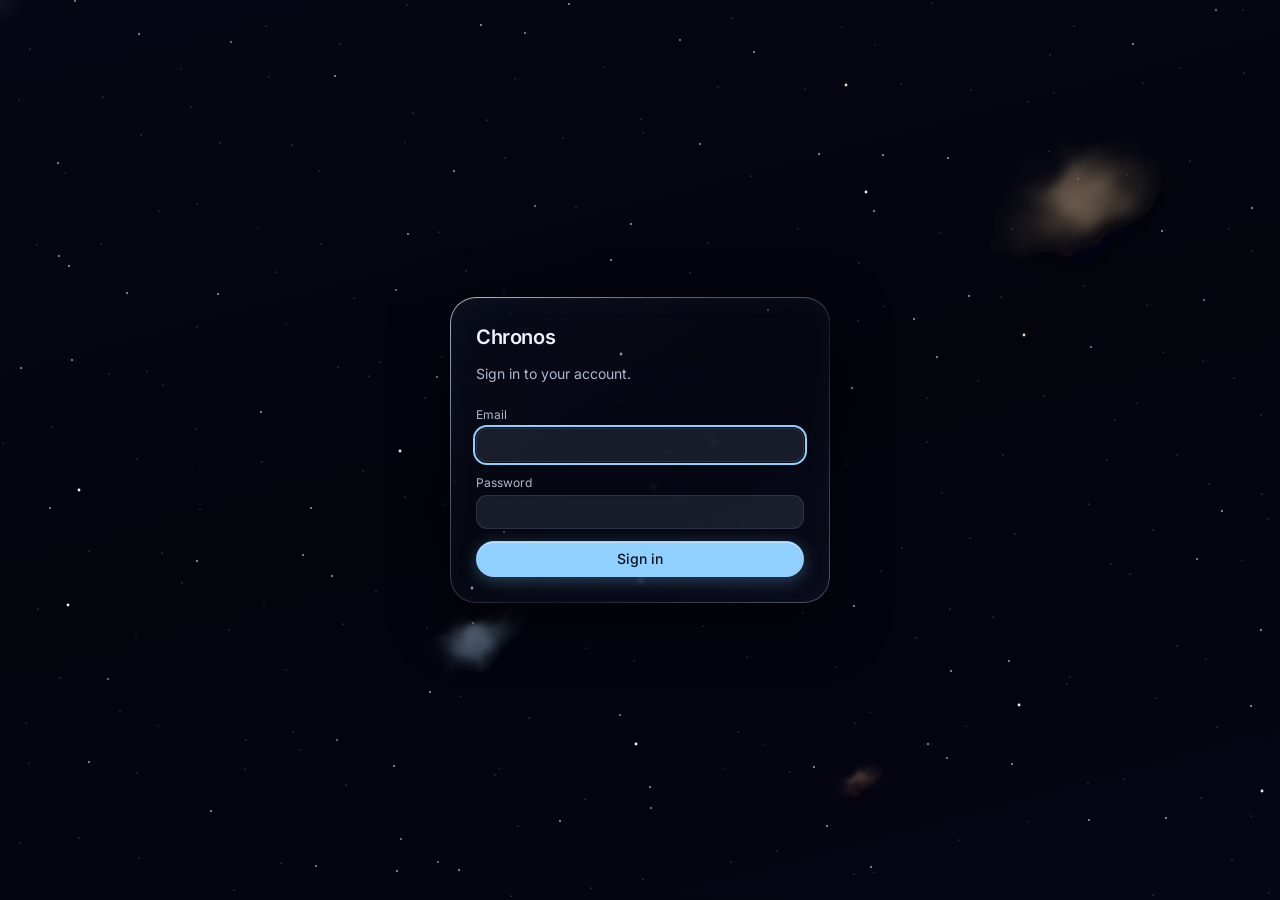
==== commit 5fa77b35: "Website" ====
--- a/index.html
+++ b/index.html
@@ -7,13 +7,18 @@
     <meta charset="UTF-8" />
     <meta name="viewport" content="width=device-width, initial-scale=1.0, viewport-fit=cover" />
     <title>Chronos</title>
-    <script type="module" crossorigin src="./assets/index-O5vtbWlD.js"></script>
+    <script type="module" crossorigin src="./assets/index-BJ8eeG3_.js"></script>
     <link rel="modulepreload" crossorigin href="./assets/rolldown-runtime-BCiCTKAo.js">
     <link rel="modulepreload" crossorigin href="./assets/luxon-CnRqhQiE.js">
-    <link rel="modulepreload" crossorigin href="./assets/context-BgXryBdi.js">
+    <link rel="modulepreload" crossorigin href="./assets/context-CkY46T7w.js">
     <link rel="modulepreload" crossorigin href="./assets/core-DfmPYgvp.js">
-    <link rel="modulepreload" crossorigin href="./assets/createLucideIcon-B_wDQUJO.js">
-    <link rel="stylesheet" crossorigin href="./assets/index-DNnm7rfa.css">
+    <link rel="modulepreload" crossorigin href="./assets/featureColors-FS0HTfyI.js">
+    <link rel="modulepreload" crossorigin href="./assets/recurrence-G2jD3hAh.js">
+    <link rel="modulepreload" crossorigin href="./assets/priority-DmjzG1zQ.js">
+    <link rel="modulepreload" crossorigin href="./assets/createLucideIcon-CJiDP7Dm.js">
+    <link rel="modulepreload" crossorigin href="./assets/preload-helper-DclECHGd.js">
+    <link rel="modulepreload" crossorigin href="./assets/classify-CPebcieA.js">
+    <link rel="stylesheet" crossorigin href="./assets/index-DsRZZ3B0.css">
     <link rel="manifest" href="./manifest.webmanifest">
     <link rel="apple-touch-icon" href="./icon-180.png">
     <meta name="theme-color" content="#0b0f20">
@@ -28,8 +33,14 @@
     <svg width="0" height="0" style="position: absolute" aria-hidden="true">
       <filter id="liquid" x="0" y="0" width="100%" height="100%" color-interpolation-filters="sRGB">
         <feTurbulence type="fractalNoise" baseFrequency="0.004 0.007" numOctaves="2" seed="11" result="noise" />
-        <feGaussianBlur in="noise" stdDeviation="4" result="soft" />
-        <feDisplacementMap in="SourceGraphic" in2="soft" scale="32" xChannelSelector="R" yChannelSelector="G" />
+        <feGaussianBlur in="noise" stdDeviation="5" result="soft" />
+        <feDisplacementMap in="SourceGraphic" in2="soft" scale="56" xChannelSelector="R" yChannelSelector="G" />
+      </filter>
+    </svg>
+    <svg width="0" height="0" style="position: absolute" aria-hidden="true">
+      <filter id="smudge-bg" x="-5%" y="-5%" width="110%" height="110%" color-interpolation-filters="sRGB">
+        <feTurbulence type="fractalNoise" baseFrequency="0.004 0.009" numOctaves="2" seed="5" result="grain" />
+        <feDisplacementMap id="smudge-bg-map" in="SourceGraphic" in2="grain" scale="64" xChannelSelector="R" yChannelSelector="G" />
       </filter>
     </svg>
   </body>
--- a/assets/index-DsRZZ3B0.css
+++ b/assets/index-DsRZZ3B0.css
@@ -0,0 +1 @@
+:root{--fc-sticky-header-footer-z:3;--fc-popover-z:4}.fc-sW{z-index:var(--fc-popover-z)!important}.fc-MC{isolation:isolate}.fc-9x,.fc-9x *,.fc-9x :before,.fc-9x :after{box-sizing:border-box!important}.fc-DF,.fc-DF *{cursor:not-allowed!important}.fc-7j{-ms-overflow-style:none!important;scrollbar-width:none!important}.fc-7j::-webkit-scrollbar{display:none!important}.fc-8g{flex-shrink:0!important}.fc-II .fc-dh{flex-flow:wrap!important;display:flex!important}.fc-Jb .fc-dh>*{float:left!important}[dir=rtl] .fc-Jb .fc-dh>*,.fc-Jb[dir=rtl] .fc-dh>*{float:right!important}.fc-Jb .fc-dh:after{content:""!important;clear:both!important;display:block!important}.fc-dM{cursor:pointer!important}.fc-To{cursor:n-resize!important}.fc-Qu{cursor:s-resize!important}.fc-sc{cursor:w-resize!important}[dir=rtl] .fc-sc,.fc-hh{cursor:e-resize!important}[dir=rtl] .fc-hh{cursor:w-resize!important}.fc-CN{cursor:col-resize!important}.fc-Kc,.fc-S5,.fc-eg{box-sizing:content-box!important;width:100%!important;height:100%!important;position:absolute!important}.fc-Kc{margin:-10px!important;padding:10px!important}.fc-S5{margin-left:-10px!important;margin-right:-10px!important;padding-left:10px!important;padding-right:10px!important}.fc-eg{margin-top:-10px!important;margin-bottom:-10px!important;padding-top:10px!important;padding-bottom:10px!important}.fc-RV{position:absolute;inset:0 -5px}.fc-KM{-webkit-user-select:none;user-select:none}.fc-ZL{visibility:hidden}.fc-T3{border:0!important}.fc-wc{border-left:0!important;border-right:0!important}.fc-Ec{border-top:0!important;border-bottom:0!important}.fc-MM{border-top:0!important}.fc-7o{border-bottom:0!important}.fc-Ap{border-inline-start:0!important}.fc-al{border-inline-end:0!important}.fc-2z{flex-direction:row!important;display:flex!important}.fc-A6{flex-direction:column!important;display:flex!important}.fc-zm{flex-grow:1!important}.fc-F2{flex-grow:1!important;flex-basis:0!important;min-width:0!important;min-height:0!important}.fc-S8{min-height:0!important}.fc-71{flex-grow:1!important;flex-basis:0!important;min-width:0!important}.fc-FP{table-layout:fixed!important;border-collapse:separate!important;border-spacing:0!important;border:0!important;width:100%!important}.fc-FP>thead{-moz-column-break-inside:avoid!important;break-inside:avoid!important;page-break-inside:avoid!important}.fc-FP>tbody{background:0 0!important}.fc-FP>thead>tr>th,.fc-FP>tbody>tr>th,.fc-FP>tbody>tr>td{font-weight:inherit;text-align:inherit;vertical-align:top!important}.fc-8s{padding:0!important}.fc-uA{padding-top:0!important;padding-bottom:0!important}.fc-3z{margin:0!important}.fc-6Z{margin-top:0!important;margin-bottom:0!important}.fc-qc{margin-left:0!important;margin-right:0!important}.fc-U3{white-space:nowrap!important}.fc-fu{white-space:pre!important}.fc-uR{overflow-anchor:none}.fc-V0{pointer-events:none!important}.fc-FL{overflow:hidden!important}.fc-wi{white-space:nowrap!important;overflow:hidden!important}.fc-dO{position:relative!important}.fc-6R{position:absolute!important}.fc-LT{inset-inline-start:0!important}.fc-39{inset-inline-end:0!important}.fc-Du{position:absolute!important;inset:0!important}.fc-Cj,.fc-VV{position:absolute!important;left:0!important;right:0!important}.fc-mW,.fc-bA{position:absolute!important;top:0!important;bottom:0!important}.fc-Cj{top:0!important}.fc-bA{width:0!important;left:0!important;right:0!important}@media not print{.fc-Vx{position:sticky!important}.fc-by{position:sticky!important;top:0!important}.fc-vh{position:sticky!important;inset-inline-start:0!important}.fc-J9{z-index:var(--fc-sticky-header-footer-z)!important;position:sticky!important;top:0!important}}.fc-gp{box-sizing:content-box!important}.fc-IC{visibility:hidden!important;position:absolute!important;left:-10000px!important}.fc-QT{clip-path:inset(50%)!important;white-space:nowrap!important;border:0!important;width:1px!important;height:1px!important;margin:0!important;padding:0!important;position:absolute!important;overflow:hidden!important}.fc-Ld{align-items:center!important}.fc-si{align-items:flex-start!important}.fc-Jf{align-items:flex-end!important}.fc-Ab{z-index:var(--fc-sticky-header-footer-z)!important;position:sticky!important;bottom:0!important}.fc-Pk>*{margin-top:-1px!important}.fc-Pk>*>*{height:1px!important}.fc-yL{-moz-column-break-inside:avoid!important;break-inside:avoid!important;page-break-inside:avoid!important}.fc-bE{min-height:4em!important}.fc-Ln{display:flow-root!important}.fc-8Q{z-index:0}.fc-96{z-index:1}.fc-pI{z-index:2}.fc-Jt{z-index:3}.fc-QX{z-index:4}.fc-PS{z-index:5}.fc-cQ{z-index:1000}.fc-UZ{z-index:9999}.fc-iA:focus-visible{z-index:2}.fc-forma-n5m{--fc-forma-border-style:solid;font-size:16px;line-height:1.5}.fc-forma-Z9U{appearance:button;font:inherit;font-feature-settings:inherit;font-variation-settings:inherit;letter-spacing:inherit;color:inherit;opacity:1;background-color:#0000;border:0;border-radius:0;margin:0;padding:0}.fc-forma-JiE{color:inherit;-webkit-text-decoration:inherit;text-decoration:inherit}.fc-forma-3Lc{pointer-events:none}.fc-forma-1EY{position:absolute}.fc-forma-eYX{position:relative}.fc-forma-MaV{inset-inline:0}.fc-forma-AWB{inset-block:0}.fc-forma-0fm{inset-inline-start:-8px}.fc-forma-Tuc{inset-inline-end:-4px}.fc-forma-iD1{inset-inline-end:0}.fc-forma-SyR{inset-inline-end:4px}.fc-forma-dnf{inset-inline-end:-3px}.fc-forma-YDC{top:-4px}.fc-forma-n9G{top:0}.fc-forma-2ik{top:2px}.fc-forma-ZnE{top:4px}.fc-forma-ERR{top:50%}.fc-forma-fJL{bottom:-4px}.fc-forma-1V6{left:50%}.fc-forma-aAW{margin:-6px}.fc-forma-CH7{margin:-1px}.fc-forma-gMS{margin:4px}.fc-forma-bvX{margin:8px}.fc-forma-jD5{margin:16px}.fc-forma-cKZ{margin-inline:2px}.fc-forma-148{margin-inline:1px}.fc-forma-cJ3{margin-block:2px}.fc-forma-V9v{margin-block:4px}.fc-forma-SEP{margin-block:1px}.fc-forma-Jzj{margin-inline-start:2px}.fc-forma-Wga{margin-inline-start:4px}.fc-forma-qvL{margin-inline-start:1px}.fc-forma-p9t{margin-inline-end:-6px}.fc-forma-3e1{margin-inline-end:2px}.fc-forma-KYn{margin-inline-end:4px}.fc-forma-B3G{margin-inline-end:2.5%}.fc-forma-9hC{margin-inline-end:1px}.fc-forma-Dq8{margin-top:-4px}.fc-forma-Ika{margin-bottom:1px}.fc-forma-F99{margin-left:-4px}.fc-forma-I48{display:block}.fc-forma-dl1{display:flex}.fc-forma-i3N{display:grid}.fc-forma-pps{display:none}.fc-forma-63n{width:0;height:0}.fc-forma-3wQ{width:8px;height:8px}.fc-forma-vnf{width:16px;height:16px}.fc-forma-XUJ{width:20px;height:20px}.fc-forma-uuA{height:8px}.fc-forma-vYi{height:10px}.fc-forma-oM6{height:20px}.fc-forma-TFV{height:24px}.fc-forma-84e{min-height:2px}.fc-forma-jgW{min-height:16px}.fc-forma-toR{min-height:1px}.fc-forma-roZ{width:50%}.fc-forma-vVE{width:25%}.fc-forma-hza{width:8px}.fc-forma-79F{width:20px}.fc-forma-ilz{width:24px}.fc-forma-4Tv{width:5px}.fc-forma-aHX{max-width:160px}.fc-forma-2KU{min-width:0}.fc-forma-aNc{min-width:220px}.fc-forma-yi0{flex-shrink:0}.fc-forma-1Zl{flex-shrink:1}.fc-forma-OLq{flex-shrink:100}.fc-forma-1El{flex-grow:1}.fc-forma-QX7{rotate:-45deg}.fc-forma-KxI{rotate:-90deg}.fc-forma-ABq{rotate:45deg}.fc-forma-z44{rotate:90deg}.fc-forma-jmT{rotate:180deg}.fc-forma-sgX{flex-direction:column}.fc-forma-1sP{flex-direction:row}.fc-forma-dNl{flex-wrap:wrap}.fc-forma-XpK{align-items:center}.fc-forma-RNn{align-items:flex-end}.fc-forma-EF4{align-items:flex-start}.fc-forma-N2M{justify-content:space-between}.fc-forma-E9P{justify-content:center}.fc-forma-LMv{justify-content:flex-end}.fc-forma-NWN{gap:4px}.fc-forma-tgZ{gap:8px}.fc-forma-wwb{gap:12px}.fc-forma-Pms{gap:16px}.fc-forma-sI7{align-self:flex-start}.fc-forma-pKG{overflow:hidden}.fc-forma-AAA{border-radius:2147483647px}.fc-forma-Fvv{border-radius:4px}.fc-forma-kmj{border-start-start-radius:4px;border-end-start-radius:4px}.fc-forma-Skl{border-start-end-radius:4px;border-end-end-radius:4px}.fc-forma-Z7Q{border-top-left-radius:4px;border-top-right-radius:4px}.fc-forma-2qh{border-bottom-right-radius:4px;border-bottom-left-radius:4px}.fc-forma-wsy,.fc-forma-qQW{border-style:var(--fc-forma-border-style);border-width:1px}.fc-forma-5JF{border-style:var(--fc-forma-border-style);border-width:4px}.fc-forma-Vpk{border-style:var(--fc-forma-border-style);border-width:6px}.fc-forma-1Wx{border-inline-style:var(--fc-forma-border-style);border-inline-width:1px}.fc-forma-8UH{border-inline-start-style:var(--fc-forma-border-style);border-inline-start-width:1px}.fc-forma-iSi{border-inline-start-style:var(--fc-forma-border-style);border-inline-start-width:4px}.fc-forma-riO{border-inline-start-style:var(--fc-forma-border-style);border-inline-start-width:6px}.fc-forma-USt,.fc-forma-lzW{border-inline-end-style:var(--fc-forma-border-style);border-inline-end-width:1px}.fc-forma-ku3,.fc-forma-u78{border-top-style:var(--fc-forma-border-style);border-top-width:1px}.fc-forma-tb8{border-top-style:var(--fc-forma-border-style);border-top-width:4px}.fc-forma-zi1{border-bottom-style:var(--fc-forma-border-style);border-bottom-width:1px}.fc-forma-TN2{--fc-forma-border-style:dotted;border-style:dotted}.fc-forma-lNM{border-color:var(--fc-event-color)}.fc-forma-tfB{border-color:var(--fc-forma-border)}.fc-forma-MlZ{border-color:var(--fc-forma-muted-foreground)}.fc-forma-Baf{border-color:var(--fc-forma-primary)}.fc-forma-BST{border-color:var(--fc-forma-strong-border)}.fc-forma-d0j{border-color:#0000}.fc-forma-RJG{background-color:var(--fc-forma-background)}.fc-forma-zNL{background-color:var(--fc-forma-faint)}.fc-forma-rRL{background-color:var(--fc-forma-highlight)}.fc-forma-Wv4{background-color:var(--fc-forma-muted)}.fc-forma-7I6{background-color:var(--fc-forma-primary)}@media not print{@supports (color:color-mix(in lab, red, red)){.fc-forma-gTC{background-color:color-mix(in oklab, var(--fc-event-color)15%, transparent)}}@supports not (color:color-mix(in lab, red, red)){.fc-forma-gTC{isolation:isolate;position:relative}.fc-forma-gTC:before{content:"";background-color:var(--fc-event-color);opacity:.15;z-index:-1;position:absolute;inset:0}}}.fc-forma-lrD{background-color:var(--fc-event-color);color:var(--fc-event-contrast-color)}@supports (color:color-mix(in lab, red, red)){.fc-forma-lrD{background-color:color-mix(in oklab, var(--fc-event-color)20%, var(--fc-forma-background));color:inherit}}.fc-forma-i6P{background-color:var(--fc-event-color);color:var(--fc-event-contrast-color)}@supports (color:color-mix(in lab, red, red)){.fc-forma-i6P{background-color:color-mix(in oklab, var(--fc-event-color)30%, var(--fc-forma-background));color:inherit}}.fc-forma-KUX{padding:2px}.fc-forma-iS4{padding:4px}.fc-forma-3N5{padding:8px}.fc-forma-IJJ{padding:12px}.fc-forma-lqx{padding:16px}.fc-forma-7A6{padding:1px}.fc-forma-oQ2{padding-inline:2px}.fc-forma-aCI{padding-inline:4px}.fc-forma-Nca{padding-inline:8px}.fc-forma-Apf{padding-inline:12px}.fc-forma-2rx{padding-block:2px}.fc-forma-Jhn{padding-block:4px}.fc-forma-End{padding-block:6px}.fc-forma-dl6{padding-block:8px}.fc-forma-P9h{padding-block:60px}.fc-forma-s0x{padding-block:3px}.fc-forma-z5u{padding-block:1px}.fc-forma-a7i{padding-inline-start:2px}.fc-forma-C2j{padding-inline-start:4px}.fc-forma-166{padding-top:2px}.fc-forma-4dx{padding-top:4px}.fc-forma-cM0{padding-bottom:16px}.fc-forma-2HE{text-align:end}.fc-forma-vQz{font-size:11px;line-height:1.09091}.fc-forma-9ZS{font-size:18px;line-height:1.55556}.fc-forma-1Po{font-size:16px;line-height:1.5}.fc-forma-9yp{font-size:14px;line-height:1.42857}.fc-forma-2rA{font-size:20px;line-height:1.4}.fc-forma-a3B{font-size:12px;line-height:1.33333}.fc-forma-DIS{font-weight:700}.fc-forma-1OT{font-weight:500}.fc-forma-C8a{font-weight:600}.fc-forma-IPx{text-overflow:ellipsis}.fc-forma-TZ4{white-space:nowrap}.fc-forma-jm6{white-space:pre}.fc-forma-b7K{color:var(--fc-forma-foreground)}.fc-forma-cOV{color:var(--fc-forma-faint-foreground)}.fc-forma-V1v{color:var(--fc-forma-muted-foreground)}.fc-forma-TSf{color:var(--fc-forma-primary-foreground)}.fc-forma-L1Y{font-style:italic}.fc-forma-lMo{opacity:.5}.fc-forma-iTG{opacity:.75}.fc-forma-1kP{box-shadow:0 10px 15px -3px #0000001a,0 4px 6px -4px #0000001a}.fc-forma-tkw{box-shadow:0 4px 6px -1px #0000001a,0 2px 4px -2px #0000001a}.fc-forma-eSM{box-shadow:0 1px 2px #0000000d}.fc-forma-A3h{box-shadow:0 0 0 1px var(--fc-forma-ring-color,currentcolor)}.fc-forma-GBJ{box-shadow:0 0 0 2px var(--fc-forma-ring-color,currentcolor)}.fc-forma-c3P{--fc-forma-ring-color:var(--fc-forma-background)}.fc-forma-2R2{outline-width:1px;outline-style:solid}.fc-forma-0Bj{outline-width:2px;outline-style:solid}.fc-forma-07j{outline-offset:-1px}.fc-forma-fFh{outline-offset:-2px}.fc-forma-3Xj{outline-offset:2px}.fc-forma-Fmy{outline-color:var(--fc-forma-primary)}.fc-forma-mr2{background:linear-gradient(var(--fc-forma-strong), var(--fc-forma-strong))var(--fc-forma-background)}.fc-forma-iCr:not(:last-child){border-bottom-style:var(--fc-forma-border-style);border-bottom-width:1px}@media not print{.fc-forma-530{padding-block:1px}.fc-forma-ZNR{padding-inline-end:1px}.fc-forma-jVY{padding-top:1px}.fc-forma-K3J{padding-bottom:1px}}@media (hover:hover){.fc-forma-vs6:is(:where(.fc-forma-bCs):hover *){display:block}.fc-forma-sS4:is(:where(.fc-forma-bCs):hover *){color:var(--fc-forma-primary)}.fc-forma-Ogp:is(:where(.fc-forma-bCs):hover *){text-decoration-line:underline}}.fc-forma-Di9:is(:where(.fc-forma-bCs):focus-visible *){color:var(--fc-forma-primary)}@media (hover:hover){.fc-forma-cBw:hover{border-color:var(--fc-forma-strong-border)}.fc-forma-ShG:hover{background-color:var(--fc-forma-muted)}.fc-forma-2Qu:hover{background-color:var(--fc-forma-primary-over)}.fc-forma-mcn:hover{background-color:var(--fc-forma-strong)}.fc-forma-rom:hover{background-color:var(--fc-event-color)}@supports (color:color-mix(in lab, red, red)){.fc-forma-rom:hover{background-color:color-mix(in oklab, var(--fc-event-color)25%, var(--fc-forma-background))}}.fc-forma-SWh:hover{background-color:var(--fc-event-color)}@supports (color:color-mix(in lab, red, red)){.fc-forma-SWh:hover{background-color:color-mix(in oklab, var(--fc-event-color)35%, var(--fc-forma-background))}}.fc-forma-Eu0:hover{text-decoration-line:underline}.fc-forma-Vyz:hover{background:linear-gradient(var(--fc-forma-stronger), var(--fc-forma-stronger))var(--fc-forma-background)}}.fc-forma-nge:focus-visible{background-color:var(--fc-forma-muted)}.fc-forma-lgp:focus-visible{background-color:var(--fc-forma-primary-over)}.fc-forma-uqo:focus-visible{outline-width:2px;outline-style:solid}.fc-forma-PQx:active{background-color:var(--fc-forma-primary-down)}.fc-forma-rKU:active{background-color:var(--fc-forma-strong)}.fc-forma-0sn:active{background-color:var(--fc-forma-stronger)}.fc-forma-DUE:active{background-color:var(--fc-event-color)}@supports (color:color-mix(in lab, red, red)){.fc-forma-DUE:active{background-color:color-mix(in oklab, var(--fc-event-color)30%, var(--fc-forma-background))}}.fc-forma-RHy:active{background-color:var(--fc-event-color)}@supports (color:color-mix(in lab, red, red)){.fc-forma-RHy:active{background-color:color-mix(in oklab, var(--fc-event-color)40%, var(--fc-forma-background))}}.fc-forma-pgt:active{background:linear-gradient(var(--fc-forma-strongest), var(--fc-forma-strongest))var(--fc-forma-background)}@media print{.fc-forma-2dx{border-block-style:var(--fc-forma-border-style);border-block-width:1px}.fc-forma-9wT{border-inline-end-style:var(--fc-forma-border-style);border-inline-end-width:1px}.fc-forma-Qex{border-top-style:var(--fc-forma-border-style);border-top-width:1px}.fc-forma-wZV{border-bottom-style:var(--fc-forma-border-style);border-bottom-width:1px}.fc-forma-jsy{border-width:1px}.fc-forma-DO7{border-color:var(--fc-event-color)}.fc-forma-4MR{border-color:#000}.fc-forma-vwH{background-color:#fff}}[dir=rtl] .fc-forma-qIw{rotate:-45deg}[dir=rtl] .fc-forma-keW{rotate:-90deg}[dir=rtl] .fc-forma-jY6{rotate:none}[dir=rtl] .fc-forma-vk6{rotate:45deg}[dir=rtl] .fc-forma-ZW3{rotate:90deg}[dir=rtl] .fc-forma-asP{rotate:180deg}:root{--fc-forma-primary:#0f6cbd;--fc-forma-primary-over:#0a5aa3;--fc-forma-primary-down:#064889;--fc-forma-primary-foreground:#fff;--fc-forma-event:#3788d8;--fc-forma-event-contrast:#fff;--fc-forma-background-event:var(--fc-forma-primary);--fc-forma-highlight:#0f6cbd59;--fc-forma-background:#fff;--fc-forma-faint:#00000008;--fc-forma-muted:#00000012;--fc-forma-strong:#0000001f;--fc-forma-stronger:#00000029;--fc-forma-strongest:#0003;--fc-forma-foreground:#030712;--fc-forma-faint-foreground:#9ca3af;--fc-forma-muted-foreground:#6b7280;--fc-forma-border:#e0e0e0;--fc-forma-muted-border:#e5e5e5;--fc-forma-strong-border:#a6a6a6}@media not print{[data-color-scheme=dark]{--fc-forma-primary:#3788d8;--fc-forma-primary-over:#4a9be8;--fc-forma-primary-down:#5daef8;--fc-forma-highlight:#3788d859;--fc-forma-background:#030712;--fc-forma-faint:#ffffff0a;--fc-forma-muted:#ffffff14;--fc-forma-strong:#ffffff1f;--fc-forma-stronger:#ffffff29;--fc-forma-strongest:#fff3;--fc-forma-foreground:#fff;--fc-forma-faint-foreground:#4b5563;--fc-forma-muted-foreground:#6b7280;--fc-forma-border:#2a2a2a;--fc-forma-muted-border:#3a3a3a;--fc-forma-strong-border:#707070}}@font-face{font-family:Inter Variable;font-style:normal;font-display:swap;font-weight:100 900;src:url(./inter-cyrillic-ext-wght-normal-BOeWTOD4.woff2)format("woff2-variations");unicode-range:U+460-52F,U+1C80-1C8A,U+20B4,U+2DE0-2DFF,U+A640-A69F,U+FE2E-FE2F}@font-face{font-family:Inter Variable;font-style:normal;font-display:swap;font-weight:100 900;src:url(./inter-cyrillic-wght-normal-DqGufNeO.woff2)format("woff2-variations");unicode-range:U+301,U+400-45F,U+490-491,U+4B0-4B1,U+2116}@font-face{font-family:Inter Variable;font-style:normal;font-display:swap;font-weight:100 900;src:url(./inter-greek-ext-wght-normal-DlzME5K_.woff2)format("woff2-variations");unicode-range:U+1F??}@font-face{font-family:Inter Variable;font-style:normal;font-display:swap;font-weight:100 900;src:url(./inter-greek-wght-normal-CkhJZR-_.woff2)format("woff2-variations");unicode-range:U+370-377,U+37A-37F,U+384-38A,U+38C,U+38E-3A1,U+3A3-3FF}@font-face{font-family:Inter Variable;font-style:normal;font-display:swap;font-weight:100 900;src:url(./inter-vietnamese-wght-normal-CBcvBZtf.woff2)format("woff2-variations");unicode-range:U+102-103,U+110-111,U+128-129,U+168-169,U+1A0-1A1,U+1AF-1B0,U+300-301,U+303-304,U+308-309,U+323,U+329,U+1EA0-1EF9,U+20AB}@font-face{font-family:Inter Variable;font-style:normal;font-display:swap;font-weight:100 900;src:url(./inter-latin-ext-wght-normal-DO1Apj_S.woff2)format("woff2-variations");unicode-range:U+100-2BA,U+2BD-2C5,U+2C7-2CC,U+2CE-2D7,U+2DD-2FF,U+304,U+308,U+329,U+1D00-1DBF,U+1E00-1E9F,U+1EF2-1EFF,U+2020,U+20A0-20AB,U+20AD-20C0,U+2113,U+2C60-2C7F,U+A720-A7FF}@font-face{font-family:Inter Variable;font-style:normal;font-display:swap;font-weight:100 900;src:url(./inter-latin-wght-normal-Dx4kXJAl.woff2)format("woff2-variations");unicode-range:U+??,U+131,U+152-153,U+2BB-2BC,U+2C6,U+2DA,U+2DC,U+304,U+308,U+329,U+2000-206F,U+20AC,U+2122,U+2191,U+2193,U+2212,U+2215,U+FEFF,U+FFFD}:root{--bg:#dfe8f7;--solid:#f2f6fd;--surface:#fff9;--hover:#ffffff6b;--well:#1e326e17;--ink:#0b1026;--ink-2:#3c4560;--ink-3:#5a6480;--line:#1e326e24;--primary:#43e;--primary-hover:#3626cf;--on-primary:#fff;--accent:#e8930c;--red:#c8202e;--red-soft:#d92d3a24;--green:#0c8152;--blue:#43e;--radius:11px;--shadow:0 24px 64px #1e24503d;--glass:linear-gradient(145deg, #ffffff8f, #ffffff5c 45%, #ffffff7a);--glass-strong:linear-gradient(145deg, #ffffffd6, #ffffffad);--rim-light:linear-gradient(135deg, #fff, #5ad7ffa6 28%, #ffffff26 55%, #b46eff99 84%, #fff);--glow:#4433ee61;--on-glow:0 0 0 1px #4433ee2e, 0 4px 16px #43e3;--glass-blur:blur(6px) saturate(130%);--glass-rim:inset 0 1px 1px #ffffffe6, inset 1px 0 1px #fff6, inset 0 -2px 3px #788cff24, inset 0 0 28px #ffffff47;--glass-shadow:0 18px 50px #28328233;--tile:linear-gradient(180deg, #ffffff9e, #ffffff61);--tile-rim:inset 0 1px 0 #ffffffd9, inset 0 -1px 1px #6478dc1a, 0 2px 6px #28328217;--scene:linear-gradient(#3c50b40f 1px, transparent 1px) 0 0 / 56px 56px, linear-gradient(90deg, #3c50b40f 1px, transparent 1px) 0 0 / 56px 56px, radial-gradient(52vmax 42vmax at 96% 0%, #57e4ff, transparent 72%), radial-gradient(56vmax 46vmax at 0% 30%, #b49bff, transparent 72%), radial-gradient(52vmax 42vmax at 88% 104%, #ff9fe3, transparent 72%), linear-gradient(165deg, #e9f2ff, #dcdffb);font-feature-settings:"cv11", "ss03";-webkit-font-smoothing:antialiased;color:var(--ink);background:var(--bg);--fc-forma-primary:var(--primary);--fc-forma-primary-over:var(--primary-hover);--fc-forma-primary-down:var(--primary-hover);--fc-forma-primary-foreground:var(--on-primary);--fc-forma-background:var(--solid);--fc-forma-foreground:var(--ink);--fc-forma-muted-foreground:var(--ink-2);--fc-forma-faint-foreground:var(--ink-3);--fc-forma-border:var(--line);--fc-forma-muted-border:var(--line);--fc-forma-strong-border:var(--line);--fc-forma-highlight:#e8930c29;--fc-forma-faint:#00000004;--fc-forma-muted:#00000008;font-family:Inter Variable,Segoe UI,-apple-system,BlinkMacSystemFont,Roboto,sans-serif;font-size:14px;line-height:1.45}[data-color-scheme=dark]{--bg:#02030a;--solid:#0a0d1c;--surface:#c8dcff1a;--hover:#c8dcff14;--well:#00000052;--ink:#eef2fb;--ink-2:#b0b9cc;--ink-3:#8a94a9;--line:#bed2ff1f;--primary:#8fd0ff;--primary-hover:#b5e0ff;--on-primary:#04101c;--accent:#ffb84d;--red:#ff6b81;--red-soft:#f4626c2e;--green:#45f0a8;--blue:#8fd0ff;--shadow:0 24px 64px #0009;--lightningcss-light: ;--lightningcss-dark:initial;color-scheme:dark;--rim-light:linear-gradient(135deg, #ebf2ffb3, #c8d7ff33 35%, #c8d7ff0f 60%, #d7e1ff52);--glow:#8fd0ff4d;--on-glow:0 0 0 1px #8fd0ff38, 0 0 14px #8fd0ff1f;--glass:linear-gradient(145deg, #10142675, #080a1666 50%, #0e112070);--glass-strong:linear-gradient(145deg, #14192ee0, #0a0c1ae6);--glass-rim:inset 0 1px 1px #e1ebff3d, inset 1px 0 1px #e1ebff14, inset 0 -1px 2px #e1ebff0d, inset 0 0 30px #aac3ff0d;--glass-shadow:0 18px 56px #0009;--tile:linear-gradient(180deg, #cddeff1a, #cddeff0a);--tile-rim:inset 0 1px 0 #e1ebff26, inset 0 -1px 1px #0003, 0 2px 8px #00000047;--scene:url(./planets--VWHtxrJ.svg) center / cover no-repeat, url(./stars-jGKNJw-X.svg) 0 0 / 1600px 1000px, linear-gradient(165deg, #050714, #03040c 50%, #060514);--fc-forma-primary:var(--primary);--fc-forma-primary-over:var(--primary-hover);--fc-forma-primary-down:var(--primary-hover);--fc-forma-primary-foreground:var(--on-primary);--fc-forma-background:var(--solid);--fc-forma-foreground:var(--ink);--fc-forma-muted-foreground:var(--ink-2);--fc-forma-faint-foreground:var(--ink-3);--fc-forma-faint:#ffffff05;--fc-forma-muted:#ffffff0a;--fc-forma-border:var(--line);--fc-forma-muted-border:var(--line);--fc-forma-strong-border:var(--line)}*{box-sizing:border-box}html,body,#root{height:100%;margin:0}body{background:var(--bg);overflow:hidden}body:before{content:"";background:var(--scene);position:fixed;inset:0}#root{z-index:1;position:relative}#glass-light{z-index:2;pointer-events:none;background:radial-gradient(circle closest-side,#cde1ff0f,#0000);width:48px;height:48px;position:fixed;top:-24px;left:-24px}@media (hover:none){#glass-light{display:none}}h1{letter-spacing:-.02em;margin:0;font-size:20px;font-weight:600}h2{letter-spacing:-.005em;margin:0 0 8px;font-size:14px;font-weight:600}p{margin:0 0 10px}ul{margin:0;padding:0;list-style:none}button,input,select,textarea{font:inherit;color:inherit}button{border:1px solid var(--line);background:var(--tile);height:32px;box-shadow:var(--tile-rim);cursor:pointer;border-radius:999px;padding:0 12px;font-weight:500;transition:background .15s,border-color .15s,color .15s,transform .15s}button:active:not(:disabled){transform:scale(.97)}button:hover:not(:disabled){background:var(--hover)}button:disabled{opacity:.4;cursor:default}:focus-visible{outline:2px solid var(--blue);outline-offset:1px}button.primary{background:var(--primary);color:var(--on-primary);box-shadow:inset 0 1px 0 #ffffff73, 0 4px 18px var(--glow);border-color:#0000}button.primary:hover:not(:disabled){background:var(--primary-hover)}button.danger{color:var(--red);box-shadow:none;background:0 0;border-color:#0000}button.danger:hover{background:var(--red-soft)!important}button.dev{color:var(--ink-2);box-shadow:none;border-style:dashed}button.link{height:auto;box-shadow:none;color:var(--ink-2);background:0 0;border:none;padding:0;font-weight:400}button.link:hover{color:var(--ink);background:0 0!important}input:not([type=checkbox]),select,textarea{border:1px solid var(--line);border-radius:var(--radius);background:var(--surface);max-width:100%;height:34px;padding:0 10px;transition:border-color .15s,background .15s;box-shadow:inset 0 1px 2px #14183212}option{background:var(--solid);color:var(--ink)}textarea{resize:vertical;height:auto;padding:8px 10px}input::placeholder,textarea::placeholder{color:var(--ink-3)}input[type=checkbox]{appearance:none;border:1.5px solid var(--ink-3);cursor:pointer;background:0 0;border-radius:5px;flex:none;place-content:center;width:16px;height:16px;margin:0;transition:border-color .12s,background .12s;display:grid}input[type=checkbox]:hover{border-color:var(--ink)}input[type=checkbox]:checked{background:var(--primary);border-color:var(--primary)}input[type=checkbox]:checked:after{content:"";border-left:1.75px solid var(--on-primary);border-bottom:1.75px solid var(--on-primary);width:8px;height:4px;margin-top:-2px;transform:rotate(-45deg)}.spacer{flex:1}.muted{color:var(--ink-2)}.struck{color:var(--ink-3);text-decoration:line-through}.warning{color:var(--red);background:var(--red-soft);border-radius:var(--radius);padding:8px 12px}*{scrollbar-width:thin;scrollbar-color:var(--line) transparent}.app{gap:12px;height:100%;padding:12px;display:flex}.nav{background:var(--glass);width:204px;-webkit-backdrop-filter:var(--glass-blur);backdrop-filter:var(--glass-blur);box-shadow:var(--glass-rim), var(--glass-shadow);border-radius:24px;flex-direction:column;flex:none;gap:2px;padding:18px 10px 14px;display:flex}.brand{letter-spacing:.26em;text-transform:uppercase;color:var(--primary);text-shadow:0 0 16px var(--glow);padding:2px 10px 16px;font-size:13px;font-weight:700}.nav button{border-radius:var(--radius);box-shadow:none;color:var(--ink-2);text-align:left;background:0 0;border:none;align-items:center;gap:10px;padding:0 10px;display:flex}.nav button:hover{color:var(--ink)}.nav button.on,.nav button.on:hover{background:var(--surface);color:var(--primary);box-shadow:var(--tile-rim), var(--on-glow)}.nav-label{flex:1}.badge{background:var(--accent);color:#1a1204;text-align:center;border-radius:999px;min-width:18px;padding:0 6px;font-size:11px;font-weight:650;line-height:18px}.sync-pill{color:var(--ink-3);align-items:center;gap:7px;padding:8px 10px 0;font-size:12px;display:flex}.sync-pill:before{content:"";background:var(--ink-3);border-radius:50%;flex:none;width:6px;height:6px}.sync-pill.sync-synced:before{background:var(--green)}.sync-pill.sync-offline:before{background:var(--accent)}.sync-pill.sync-paused:before{background:var(--red)}.main{z-index:0;min-width:0;box-shadow:var(--glass-shadow);border-radius:24px;flex-direction:column;flex:1;display:flex;position:relative;overflow:hidden}.main:before{content:"";z-index:-1;border-radius:inherit;background:var(--glass);-webkit-backdrop-filter:var(--glass-blur);backdrop-filter:var(--glass-blur);box-shadow:var(--glass-rim);pointer-events:none;position:absolute;inset:0}.screen{flex:1;min-height:0;overflow:auto}.nav:after,.main:after,.auth-card:after{content:"";border-radius:inherit;background:var(--rim-light);-webkit-mask-composite:xor;pointer-events:none;padding:1.25px;position:absolute;inset:0;-webkit-mask:linear-gradient(#000 0 0) content-box,linear-gradient(#000 0 0);-webkit-mask-composite:xor,source-over;mask:linear-gradient(#000 0 0) content-box exclude,linear-gradient(#000 0 0)}.nav,.auth-card{position:relative}.quick-add{flex-wrap:wrap;align-items:center;gap:8px;padding:14px 18px 8px;display:flex;position:relative}.quick-add-icon{color:var(--ink-3);pointer-events:none;position:absolute;top:24px;left:30px}.quick-add input:not([type=checkbox]){border-color:var(--line);background:var(--surface);border-radius:999px;flex:1;min-width:0;height:36px;padding-left:36px}.quick-add input:not([type=checkbox]):focus{border-color:var(--primary);outline:none}.quick-add-kind{flex:none}.quick-add-hint{color:var(--ink-2);flex-basis:100%;padding-left:2px;font-size:12px}.quick-add-hint.flash{color:var(--green)}.calendar-screen{flex-direction:column;height:100%;display:flex}.phone-bar,.phone-countdown,.phone-views,.phone-tabs,.fab{display:none}.calendar-wrap{--fc-forma-background:transparent;flex:1;min-height:0;padding:8px 18px 16px}.event-done{opacity:.5;text-decoration:line-through}.event-big{font-weight:700}.page{max-width:880px;margin:0 auto;padding:20px}.page-head{flex-wrap:wrap;justify-content:space-between;align-items:center;gap:12px;margin-bottom:16px;display:flex}.toolbar{flex-wrap:wrap;align-items:center;gap:8px;display:flex}.empty{color:var(--ink-3);text-align:center;padding:48px 0}.segmented{background:var(--well);border-radius:999px;padding:3px;display:inline-flex}.segmented button{height:28px;box-shadow:none;color:var(--ink-2);background:0 0;border:none;padding:0 12px}.segmented button:hover{color:var(--ink);background:0 0!important}.segmented button.on,.segmented button.on:hover{color:var(--ink);box-shadow:var(--tile-rim);background:var(--surface)!important}.task-list{flex-direction:column;gap:6px;display:flex}.task-row{background:var(--tile);box-shadow:var(--tile-rim);border-left:3px solid #0000;border-radius:14px;align-items:flex-start;gap:12px;padding:11px 12px;transition:background .15s;display:flex}.task-row:hover{background:var(--hover)}.task-row>input{margin-top:2px}.task-open{height:auto;box-shadow:none;text-align:left;border:none;border-radius:4px;flex:1;min-width:0;padding:0;font-weight:400;display:block;background:0 0!important}.task-title{overflow-wrap:anywhere;font-weight:500}.task-meta{color:var(--ink-2);flex-wrap:wrap;align-items:center;gap:2px 10px;margin-top:2px;font-size:12px;display:flex}.overdue-text{color:var(--red);font-weight:500}.pill{color:var(--ink-2);text-transform:capitalize;font-size:12px}.pill.priority-high{color:var(--red);font-weight:500}.pill.priority-low,.tag{color:var(--ink-3)}.board-page{flex-direction:column;max-width:none;height:100%;display:flex}.board{flex:1;grid-template-columns:repeat(4,minmax(190px,1fr));gap:16px;min-height:0;display:grid;overflow-x:auto}.column{border-radius:var(--radius);flex-direction:column;min-height:0;display:flex}.column.over{background:var(--hover);box-shadow:0 0 0 6px var(--hover);border-radius:14px}.column h2{align-items:center;gap:7px;margin-bottom:10px;font-size:13px;display:flex}.column h2:before{content:"";background:var(--ink-3);border-radius:50%;width:7px;height:7px}.column-overdue h2:before{background:var(--red)}.column-today h2:before{background:var(--accent)}.column-week h2:before{background:var(--blue)}.count{color:var(--ink-3);font-weight:400}.column-body{flex-direction:column;flex:1;gap:6px;min-height:60px;display:flex;overflow-y:auto}.column-empty{color:var(--ink-3);padding:10px 2px;font-size:12px}.card{background:var(--tile);box-shadow:var(--tile-rim);cursor:grab;touch-action:manipulation;border:1px solid #0000;border-radius:14px;padding:10px 11px;transition:border-color .15s,background .15s}.card:hover{background:var(--surface)}.card.dragging{opacity:.3}.card.overlay{background:var(--glass-strong);box-shadow:var(--glass-rim), var(--shadow);cursor:grabbing}.card-top{align-items:flex-start;gap:9px;display:flex}.card-top input{margin-top:2px}.card .task-meta{padding-left:25px}.moved{margin:6px 0 0 25px;font-size:11px;display:block}.tabs{background:var(--well);border-radius:999px;gap:2px;width:fit-content;max-width:100%;margin-bottom:14px;padding:3px;display:flex;overflow-x:auto}.tabs button{height:30px;box-shadow:none;white-space:nowrap;color:var(--ink-2);background:0 0;border:none;padding:0 14px}.tabs button:hover{color:var(--ink)}.tabs button.on,.tabs button.on:hover{background:var(--surface);box-shadow:var(--tile-rim);color:var(--ink)}.tab-note{font-size:12px}.bulk-bar{flex-wrap:wrap;align-items:center;gap:8px;margin-bottom:12px;display:flex}.request-list{flex-direction:column;gap:6px;display:flex}.request-card{background:var(--tile);box-shadow:var(--tile-rim);border-radius:14px;align-items:flex-start;gap:12px;padding:14px;display:flex}.request-card>input{margin-top:2px}.request{flex:1;min-width:0}.request-title{overflow-wrap:anywhere;font-weight:500}.request-title .pill{color:var(--ink-3);margin-right:4px}.request-when{color:var(--ink-2);margin:1px 0 8px;font-size:13px}.request-why{grid-template-columns:max-content 1fr;gap:1px 12px;margin:0;font-size:12px;display:grid}.request-why dt{color:var(--ink-3)}.request-why dd{color:var(--ink-2);overflow-wrap:anywhere;margin:0}.request-actions{flex:none;gap:6px;display:flex}.progress{background:var(--well);border-radius:999px;height:4px;margin-bottom:16px;overflow:hidden}.progress div{background:var(--accent);height:100%;transition:width .2s}.offer{background:var(--hover);border-radius:var(--radius);flex-wrap:wrap;align-items:center;gap:8px;margin-bottom:14px;padding:8px 10px;font-size:13px;display:flex}.prompt-count{font-weight:600}.modal-backdrop{-webkit-backdrop-filter:blur(10px)saturate(140%);backdrop-filter:blur(10px)saturate(140%);z-index:100;background:#0a0c1e42;justify-content:center;align-items:center;padding:16px;display:flex;position:fixed;inset:0}.modal{background:var(--glass-strong);box-shadow:var(--glass-rim), var(--shadow);border-radius:24px;width:100%;max-width:480px;max-height:100%;padding:22px;overflow-y:auto}.modal.wide{max-width:560px}.modal h2{letter-spacing:-.015em;margin-bottom:14px;font-size:16px}.modal input:not([type=checkbox]),.modal select,.modal textarea{background:var(--surface)}.form{flex-direction:column;gap:12px;display:flex}.form label{color:var(--ink-2);flex-direction:column;flex:1;gap:4px;min-width:0;font-size:12px;display:flex}.form label input,.form label select,.form label textarea{color:var(--ink);width:100%;font-size:14px}.form label.check,label.check{color:var(--ink);flex-direction:row;align-items:center;gap:8px;font-size:13px;display:flex}.row{flex-wrap:wrap;gap:10px;display:flex}.row>label{min-width:120px}.actions{flex-wrap:wrap;gap:8px;margin-top:18px;display:flex}.subtasks{border:none;border-top:1px solid var(--line);border-bottom:1px solid var(--line);flex-direction:column;gap:7px;margin:0;padding:10px 0;display:flex}.subtasks legend{color:var(--ink-2);padding:0 8px 0 0;font-size:12px}.subtask{align-items:center;gap:9px;display:flex}.subtask span{overflow-wrap:anywhere;flex:1}.subtask .link{font-size:12px}.subtask-add{gap:6px;display:flex}.subtask-add input{flex:1;min-width:0}.prose ul{margin-bottom:12px;padding-left:18px;list-style:outside}.prose li{color:var(--ink-2);margin-bottom:6px}.prose li b{color:var(--ink);font-weight:550}.settings{max-width:620px}.settings section{background:var(--tile);box-shadow:var(--tile-rim);border-radius:18px;margin-bottom:10px;padding:16px 18px}.setting{justify-content:space-between;align-items:center;gap:12px;padding:6px 0;display:flex}.setting select{max-width:220px}.setting.check{justify-content:flex-start}.auth{justify-content:center;align-items:center;height:100%;padding:16px;display:flex}.auth-card{background:var(--glass);width:100%;max-width:380px;-webkit-backdrop-filter:var(--glass-blur);backdrop-filter:var(--glass-blur);box-shadow:var(--glass-rim), var(--glass-shadow);border-radius:26px;padding:26px}.auth-card .segmented{display:flex}.auth-card .segmented button{flex:1}.auth-card button.primary{height:36px}.filters{flex-wrap:wrap;align-items:center;gap:8px;margin-bottom:16px;display:flex}.filters input[type=search]{flex:220px;min-width:0}.filters select{max-width:100%}.account-card{border-top:1px solid var(--line,#7f7f7f33);padding:12px 0}.account-card:first-of-type{border-top:0}.account-card p{overflow-wrap:anywhere;margin:0 0 8px}.account-choices{flex-wrap:wrap;align-items:end;gap:12px;display:flex}.account-choices label{flex-direction:column;gap:4px;font-size:13px;display:flex}.account-choices label.check{flex-direction:row;align-items:center;gap:6px}.account-choices input:not([type=radio]){width:150px}.countdown-panel{flex-direction:column;gap:2px;margin-bottom:10px;display:flex}.nav button.countdown-exam{color:var(--red);text-align:left;white-space:normal;font-weight:600;line-height:1.3}.nav button.countdown-exam.chill{color:var(--green)}.nav button.countdown-item{justify-content:space-between;gap:8px;font-size:12px}.countdown-title{text-overflow:ellipsis;white-space:nowrap;min-width:0;overflow:hidden}.countdown-headline{color:var(--red);margin:0 0 16px;font-size:18px;font-weight:600}.countdown-headline.chill{color:var(--green)}.repeat-field{border:1px solid var(--line);border-radius:var(--radius);flex-direction:column;gap:10px;padding:10px 12px;display:flex}.repeat-field legend{padding:0 4px;font-size:13px}.repeat-field p{margin:0}.repeat-days{flex-wrap:wrap;gap:6px;display:flex}.repeat-days button{border-radius:50%;justify-content:center;width:32px;height:32px;padding:0}.repeat-days button.on{background:var(--primary);color:var(--on-primary)}.check-row{flex-direction:row;align-items:center;gap:8px;display:flex}.check-row input{width:auto}.form label.check-row{color:var(--ink);flex-direction:row;flex:none;align-items:center;gap:8px;font-size:13px}.form label.check-row input{flex:none;width:auto}.almanac-place{margin-bottom:16px}.almanac-place p{margin:0 0 8px}.almanac-place .toolbar{margin-bottom:8px}.almanac-place input{flex:220px;min-width:0}.place-results{flex-direction:column;gap:4px;margin-bottom:8px;display:flex}.place-results button{text-align:left;white-space:normal;justify-content:flex-start}.warning-text,.danger-link{color:var(--red)}.remove-confirm{margin-top:8px}.account-picker{border:1px solid var(--line);border-radius:var(--radius);flex-direction:column;gap:6px;padding:8px 12px;display:flex}.account-picker legend{padding:0 4px;font-size:13px}.account-picker label{overflow-wrap:anywhere}.sync-now{flex-direction:column;gap:4px;display:flex}.sync-now p{overflow-wrap:anywhere;margin:0;font-size:12px;line-height:1.35}.nav .sync-now{margin-top:8px;padding:0 2px}.nav .sync-now button{border:1px solid var(--line);border-radius:999px;justify-content:center}:root[data-liquid]{--glass-blur:url(#liquid) blur(2.2px) saturate(135%)}@media (width<=760px){:root[data-liquid]{--glass-blur:blur(6px) saturate(130%)}}@media (prefers-reduced-transparency:reduce){:root,[data-color-scheme=dark]{--glass:var(--solid);--glass-strong:var(--solid)}}.color-field{flex-wrap:wrap;align-items:center;gap:8px;display:flex}.color-label{color:var(--ink-2);flex-basis:100%;font-size:12px}button.color-auto{height:26px;padding:0 10px;font-size:12px}button.color-auto.on{border-color:var(--primary);color:var(--primary)}.color-swatch{width:26px;height:26px;box-shadow:none;border:2px solid #0000;border-radius:50%;flex:none;padding:0;display:inline-block}.color-swatch.on{border-color:var(--ink);box-shadow:0 0 0 2px var(--solid) inset}.import-pick{margin:14px 0}.file-button{background:var(--primary);height:36px;color:var(--on-primary);cursor:pointer;box-shadow:inset 0 1px 0 #ffffff73, 0 4px 18px var(--glow);border-radius:999px;align-items:center;gap:8px;padding:0 16px;font-weight:500;display:inline-flex}.file-button.disabled{opacity:.5;cursor:default}.file-button input{opacity:0;width:1px;height:1px;position:absolute}.file-button:focus-within{outline:2px solid var(--blue);outline-offset:2px}.import-paste{margin-bottom:16px}.import-summary{z-index:2;background:var(--glass-strong);border-radius:14px;padding:8px 10px;position:sticky;top:0}.import-detail{flex:1;min-width:0}.import-row select{flex:none;width:104px;height:30px;padding:0 6px}.context-menu{z-index:300;background:var(--glass-strong);-webkit-backdrop-filter:blur(20px);backdrop-filter:blur(20px);min-width:190px;box-shadow:var(--glass-rim), var(--shadow);border-radius:14px;flex-direction:column;padding:6px;display:flex;position:fixed}.context-menu button{height:34px;box-shadow:none;text-align:left;white-space:nowrap;background:0 0;border:none;border-radius:9px;justify-content:flex-start;padding:0 10px;font-weight:400}@media (width<=760px){:root{font-size:15px}#glass-light{display:none}.app{padding:env(safe-area-inset-top) 0 0;gap:0;display:block}.main{height:100%;box-shadow:none;border-radius:0}.main:before,.main:after,.main .top-bar>.quick-add{display:none}.page{padding:4px 16px 100px}.page-head{margin-bottom:12px}.page-head h1{display:none}h2{font-size:16px}.phone-bar{flex:none;align-items:center;gap:2px;height:56px;padding:0 6px;display:flex}.phone-bar h1{white-space:nowrap;text-overflow:ellipsis;flex:1;min-width:0;margin-left:4px;font-size:19px;font-weight:500;overflow:hidden}.phone-bar button{min-width:44px;height:44px;box-shadow:none;background:0 0;border:none;flex:none;place-items:center;padding:0 8px;display:grid}.phone-countdown{flex:none;padding:0 16px 8px;display:block}.phone-countdown .countdown-item{display:none}.phone-countdown button{height:auto;box-shadow:none;color:var(--red);text-align:left;background:0 0;border:none;border-radius:4px;padding:0;font-size:13px;font-weight:600}.phone-countdown button.chill{color:var(--green)}.phone-views{flex:none;margin:0 12px 10px;display:flex}.phone-views button{flex:1;height:36px;padding:0 2px;font-size:13px}.context-menu button{height:44px;font-size:15px}.import-row{flex-wrap:wrap}.import-row select{width:100%;height:44px}.color-swatch{width:34px;height:34px}button.color-auto{height:34px}.nav{display:none}.fab{right:18px;bottom:calc(env(safe-area-inset-bottom) + 20px);z-index:50;background:var(--primary);width:58px;height:58px;color:var(--on-primary);border:none;border-radius:50%;place-items:center;padding:0;display:grid;position:fixed;box-shadow:inset 0 1px #ffffff73,0 8px 24px #00000080}.fab:hover:not(:disabled){background:var(--primary)}.calendar-wrap{padding:0 0 env(safe-area-inset-bottom)}.month-chip{background:0 0!important;border:none!important;min-height:0!important;margin:0 1px 1px!important;padding:0!important}.chip{color:#fff;white-space:nowrap;border-radius:4px;width:100%;padding:0 3px;font-size:11px;line-height:17px;display:block;overflow:hidden}.agenda-inner{gap:1px;flex-direction:column!important;align-items:flex-start!important}.agenda-title{order:-1;font-size:15px;font-weight:500;white-space:normal!important;width:auto!important;overflow:visible!important}.agenda-time{color:var(--ink-2);font-size:12.5px;width:auto!important}button{height:40px}input:not([type=checkbox]),select,textarea{font-size:16px}input:not([type=checkbox]),select{height:44px}textarea{height:auto}input[type=checkbox]{border-radius:7px;width:22px;height:22px}input[type=checkbox]:checked:after{width:11px;height:6px}.segmented button,.tabs button{height:36px}.task-list,.request-list{gap:10px}.task-row{gap:14px;padding:14px}.task-title,.request-title{font-size:15px}.task-meta{gap:3px 12px;margin-top:4px;font-size:13px}.pill{font-size:13px}.filters input[type=search]{flex:100%}.filters select{flex:40%;min-width:0}.board-page{height:auto}.board{flex-direction:column;gap:22px;display:flex;overflow:visible}.column-body{gap:10px;min-height:40px;overflow:visible}.card{padding:14px}.card .task-meta{padding-left:31px}.moved{margin-left:31px}.request-card{flex-wrap:wrap;padding:16px}.request-why{font-size:13px}.request-actions{width:100%}.request-actions button{flex:1}.settings section{padding:18px 16px}.setting{flex-wrap:wrap}.setting select{max-width:100%}.modal-backdrop{align-items:flex-end;padding:0}.modal,.modal.wide{max-width:none;max-height:92%;padding:22px 18px calc(env(safe-area-inset-bottom) + 20px);border-radius:26px 26px 0 0}.modal .quick-add{padding:0}.modal .quick-add input:not([type=checkbox]){flex-basis:100%}.quick-add-kind,.quick-add-kind button{flex:1}.modal .quick-add-icon{top:14px;left:12px}.form{gap:16px}.form label{font-size:13px}input:not([type=checkbox]),select,textarea,.form label input,.form label select,.form label textarea{font-size:16px}.actions button{flex:1}}.update-banner{background:var(--tile);box-shadow:var(--tile-rim);border-radius:14px;flex-wrap:wrap;align-items:center;gap:8px;margin-bottom:10px;padding:8px 12px;display:flex}.one-time{-webkit-user-select:all;user-select:all;background:var(--tile);box-shadow:var(--tile-rim);word-break:break-all;border-radius:10px;padding:8px 10px;font-family:ui-monospace,Consolas,monospace;font-size:15px}.schedule-dot{border-radius:50%;flex:none;width:9px;height:9px}.import-destination{margin-bottom:14px}.schedule-settings{max-width:320px;margin-bottom:10px}.schedule-look{grid-template-columns:3fr 2fr;gap:10px;display:grid}.schedule-remove{opacity:.55;flex:none;font-size:16px;line-height:1}.schedule-remove:hover{opacity:1}.timetable-scroll{background:var(--tile);box-shadow:var(--tile-rim);border-radius:14px;overflow-x:auto}.timetable{border-collapse:collapse;table-layout:fixed;width:100%;min-width:620px}.timetable th{color:var(--schedule-color);filter:brightness(1.5);text-align:left;padding:9px 8px;font-size:12px;font-weight:600}.timetable th.timetable-time{width:104px;color:var(--ink-2);filter:none;font-weight:500}.timetable td{vertical-align:top;border-top:1px solid var(--tile);padding:4px}.timetable-cell{background:color-mix(in srgb, var(--schedule-color) 30%, transparent);border-left:3px solid var(--schedule-color);border-radius:8px;justify-content:space-between;gap:6px;margin-bottom:3px;padding:6px 8px;font-size:13px;display:flex}.schedule-groups{flex-direction:column;gap:10px;display:flex}.schedule-year{grid-template-columns:repeat(auto-fill,minmax(260px,1fr));align-items:start;gap:10px;display:grid}.schedule-group{background:var(--tile);box-shadow:var(--tile-rim);border-top:3px solid var(--schedule-color);border-radius:14px;padding:12px 14px}.schedule-group h3{margin:0 0 8px;font-size:13px}.schedule-entry{grid-template-columns:1fr auto;gap:0 8px;padding:5px 0;font-size:13px;display:grid}.schedule-entry .muted{grid-area:2/1;font-size:12px}.schedule-entry .schedule-remove{grid-area:1/2/3;align-self:center}.schedule-entry.past{opacity:.5}.schedule-delete{margin-top:14px}@media (width<=760px){.schedule-settings{max-width:none}.schedule-look{grid-template-columns:1fr}}.calendar-switch{scrollbar-width:none;background:var(--well);border-radius:999px;flex:none;gap:2px;width:fit-content;max-width:calc(100% - 36px);margin:8px 18px 0;padding:3px;display:flex;position:relative;overflow-x:auto}.calendar-switch::-webkit-scrollbar{display:none}.calendar-switch button{z-index:1;height:32px;box-shadow:none;white-space:nowrap;color:var(--ink-2);border:none;flex:none;align-items:center;gap:7px;padding:0 14px;display:inline-flex;position:relative;background:0 0!important}.calendar-switch button.on{color:var(--ink)}.calendar-switch-thumb{background:var(--surface);height:32px;box-shadow:var(--tile-rim);border-radius:999px;transition:transform .22s,width .22s;position:absolute;top:3px;left:0}@media (prefers-reduced-motion:reduce){.calendar-switch-thumb{transition:none}}@media (width<=760px){.calendar-switch{max-width:calc(100% - 24px);margin:4px 12px}.calendar-switch button,.calendar-switch-thumb{height:36px}}.schedule-item-name{text-align:left;min-width:0;font:inherit;color:var(--ink);white-space:normal;flex:1}.schedule-item-name:hover{text-decoration:underline}.schedule-customizer{background:var(--tile);box-shadow:var(--tile-rim);border-radius:14px;flex-direction:column;gap:10px;margin:10px 0;padding:12px 14px;display:flex}.schedule-examples{font-size:12px}.schedule-days{flex-wrap:wrap;align-items:center;gap:6px;display:flex}.schedule-days button{opacity:.55;height:30px;padding:0 10px}.schedule-days button.on{opacity:1;background:var(--surface)}.schedule.compact .timetable-cell{margin-bottom:1px;padding:2px 6px;font-size:12px}.schedule.compact .timetable th{padding:5px 6px}.schedule.compact .timetable td{padding:2px}.schedule.compact .schedule-group{padding:8px 10px}.schedule.compact .schedule-entry{padding:2px 0;font-size:12px}.schedule.compact .schedule-groups,.schedule.compact .schedule-year{gap:6px}.schedule-entry{border-left:3px solid #0000;padding-left:6px}.security-strip{border-left:3px solid var(--red)}.schedule-choosing{z-index:3;background:var(--glass-strong);box-shadow:var(--tile-rim);border-radius:12px;flex-wrap:wrap;align-items:center;gap:8px;margin:8px 0;padding:8px 10px;display:flex;position:sticky;top:0}.schedule-tick{border:1px solid var(--ink-3);vertical-align:-2px;border-radius:5px;place-items:center;width:16px;height:16px;margin-right:6px;font-size:11px;display:inline-grid}.schedule-item-name.selected{font-weight:600}.schedule-item-name.selected .schedule-tick{background:var(--primary);color:var(--on-primary);border-color:#0000}@media (width<=760px){:root{--phone-tabs:calc(60px + env(safe-area-inset-bottom));--tile:#131829;--tile-rim:inset 0 0 0 1px #cddeff14}body:before{background:linear-gradient(170deg,#070a19,#04050f)}body:after{content:"";opacity:.22;pointer-events:none;background:url(./stars-jGKNJw-X.svg) 0 0/1600px 1000px;position:fixed;inset:0}.main{height:calc(100% - var(--phone-tabs));background:0 0}.page{padding:4px 14px 96px}.phone-tabs{z-index:60;height:var(--phone-tabs);padding-bottom:env(safe-area-inset-bottom);overscroll-behavior-x:contain;scroll-snap-type:x proximity;scrollbar-width:none;background:#0b0f20;border-top:1px solid #cddeff1a;display:flex;position:fixed;inset:auto 0 0;overflow-x:auto}.phone-tabs::-webkit-scrollbar{display:none}.phone-tabs button{scroll-snap-align:start;white-space:nowrap;height:100%;box-shadow:none;color:var(--ink-2);border:none;border-radius:0;flex-direction:column;flex:0 0 76px;justify-content:center;align-items:center;gap:3px;padding:0;font-size:11px;font-weight:500;display:flex;background:0 0!important}.phone-tabs button.on{color:var(--primary)}.phone-tab-icon{border-radius:14px;place-items:center;width:52px;height:28px;display:grid;position:relative}.phone-tabs button.on .phone-tab-icon{background:#8fd0ff24}.phone-tab-badge{background:var(--accent);color:#111;text-align:center;border-radius:8px;min-width:16px;height:16px;padding:0 4px;font-size:10px;font-weight:700;line-height:16px;position:absolute;top:-3px;right:6px}.phone-bar{height:52px;padding:0 6px 0 16px}.phone-bar h1{margin:0;font-size:20px;font-weight:600}.phone-countdown:has(.chill){display:none}.phone-views{margin:0 12px 8px}.phone-views button{height:32px;font-size:12.5px}.fab{bottom:calc(var(--phone-tabs) + 14px);width:54px;height:54px;right:14px}.calendar-wrap{padding:0}.task-row{border-radius:12px;padding:12px}.card,.schedule-group{border-radius:12px}.settings section{border-radius:14px}.agenda-all-day{display:none!important}}.added-calendars{margin-top:22px}.added-calendars h2{margin-bottom:8px}.schedule-weeks{flex-wrap:wrap;align-items:center;gap:10px;margin:8px 0;display:flex}.schedule-weeks .segmented{width:auto}.chronos-event,.chronos-event *{overflow-wrap:anywhere;white-space:normal!important;text-overflow:clip!important}.chronos-event{height:auto!important}@media (width<=760px){.chip{white-space:normal;padding:1px 3px;line-height:14px}}.toddler-switch{width:100%;height:auto;min-height:40px;box-shadow:none;color:inherit;text-align:left;cursor:pointer;background:0 0;border:0;justify-content:space-between;align-items:center;gap:12px;padding:6px 10px;display:flex}.toddler-switch-label{font-weight:600}.toddler-switch-track{background:var(--well);width:52px;height:30px;box-shadow:inset 0 0 0 1px var(--line);border-radius:15px;flex:none;transition:background-color .28s;position:relative}.toddler-switch-knob{background:#fff;border-radius:50%;width:24px;height:24px;transition:transform .28s cubic-bezier(.3,1.4,.6,1);position:absolute;top:3px;left:3px;box-shadow:0 1px 4px #00000073}.toddler-switch.on .toddler-switch-track{background:var(--green)}.toddler-switch.on .toddler-switch-knob{transform:translate(22px)}.toddler-switch:focus-visible .toddler-switch-track{outline:3px solid var(--primary);outline-offset:2px}.toddler{z-index:10;color:#fff;padding:calc(env(safe-area-inset-top) + 12px) 16px calc(env(safe-area-inset-bottom) + 20px);background:#0b0f20;font-size:22px;line-height:1.3;animation:.28s toddler-in;position:fixed;inset:0;overflow-y:auto}.toddler-inner{flex-direction:column;gap:16px;max-width:640px;min-height:100%;margin:0 auto;display:flex}.toddler h1{overflow-wrap:anywhere;margin:0;font-size:38px;line-height:1.15}.toddler .toddler-switch{padding:6px 0;font-size:18px}.toddler .toddler-switch-track{background:#3a4158}.toddler .toddler-switch.on .toddler-switch-track{background:#17a673}.toddler button{font-size:inherit;color:#fff}.toddler input:not([type=checkbox]){color:#fff;--lightningcss-light: ;--lightningcss-dark:initial;color-scheme:dark;background:#1a2035;border:2px solid #79829c;border-radius:14px;width:100%;min-height:68px;padding:10px 16px;font-size:24px}.toddler-big{cursor:pointer;background:#262d45;border:2px solid #79829c;border-radius:18px;flex:none;justify-content:center;align-items:center;gap:10px;width:100%;height:auto;min-height:76px;padding:12px 18px;font-weight:700;display:flex;font-size:26px!important}.toddler-big.primary{background:#43e;border-color:#8b80ff}.toddler-big.danger{background:#8f1d2a;border-color:#e0727e}.toddler-big:disabled{opacity:.45;cursor:default}.toddler-day{text-align:center;justify-content:space-between;align-items:center;gap:8px;display:flex}.toddler-day p{color:#cdd5ea;margin:2px 0 0;font-size:20px}.toddler-day button{cursor:pointer;background:#262d45;border:2px solid #79829c;border-radius:50%;flex:none;place-items:center;width:68px;height:68px;padding:0;display:grid}.toddler-today{cursor:pointer;background:0 0;border:2px solid #79829c;border-radius:26px;align-self:center;height:auto;min-height:52px;padding:8px 20px}.toddler-saved{color:#06281b;overflow-wrap:anywhere;background:#5fe0ae;border-radius:14px;justify-content:center;align-items:center;gap:8px;margin:0;padding:12px;font-weight:700;display:flex}.toddler-list{flex-direction:column;flex:1 0 auto;gap:12px;display:flex}.toddler-empty{text-align:center;color:#cdd5ea;margin:28px 0;font-size:28px}.toddler-item{text-align:left;white-space:normal;cursor:pointer;background:#1a2035;border:2px solid #4d5570;border-radius:18px;flex-direction:column;flex:none;align-items:flex-start;gap:4px;width:100%;height:auto;min-height:84px;padding:14px 18px;display:flex}.toddler-item-title{overflow-wrap:anywhere;align-items:center;gap:8px;font-size:26px;font-weight:700;display:flex}.toddler-item-when{color:#cdd5ea;font-size:20px}.toddler-item.done{background:#12301f;border-color:#2f8f62}.toddler-add{position:sticky;bottom:0}.toddler-back{height:auto;min-height:56px;box-shadow:none;cursor:pointer;background:0 0;border:0;align-self:flex-start;align-items:center;gap:8px;padding:6px 16px 6px 8px;font-weight:600;display:flex}.toddler-steps{flex-direction:column;gap:16px;display:flex}.toddler-pick{flex-direction:column;gap:8px;margin-top:10px;font-weight:700;display:flex}.toddler-when{color:#cdd5ea;margin:0;font-size:26px}.toddler-note{color:#cdd5ea;margin:0;font-size:20px}@keyframes toddler-in{0%{opacity:0;transform:scale(.985)}}@media (prefers-reduced-motion:reduce){.toddler,.toddler-switch-track,.toddler-switch-knob{transition:none;animation:none}}.schedule-show{flex-wrap:wrap;align-items:center;gap:10px 16px;margin:10px 0 8px;display:flex}.schedule-show .segmented{width:auto;max-width:100%}.schedule-move{flex-wrap:wrap;align-items:center;gap:6px;display:flex}.schedule-move>button:not(.link){place-items:center;width:32px;height:32px;padding:0;display:grid}.schedule-move strong{margin:0 4px;font-size:14px;font-weight:600}.schedule-name-line{align-items:flex-start;gap:6px;min-width:0;display:flex}.schedule-week-mark{width:18px;height:18px;color:var(--on-primary);background:var(--primary);border-radius:5px;flex:none;place-items:center;font-size:11px;font-weight:700;display:inline-grid}.schedule-day-cards{gap:10px;display:grid}.schedule-day-cards.count-3{grid-template-columns:repeat(3,minmax(0,1fr));align-items:start}.schedule-month{grid-template-columns:repeat(7,minmax(0,1fr));gap:4px;display:grid}.schedule-month.with-weeks{grid-template-columns:34px repeat(7,minmax(0,1fr))}.schedule-month-head{color:var(--ink-2);padding:4px 6px;font-size:12px;font-weight:600}.schedule-month-week{color:var(--ink-2);place-items:center;font-size:12px;font-weight:700;display:grid}.schedule-month-day{text-align:left;white-space:normal;background:var(--tile);min-width:0;height:auto;min-height:104px;box-shadow:var(--tile-rim);border:0;border-radius:10px;flex-direction:column;align-items:stretch;gap:2px;padding:5px 6px;font-weight:400;display:flex}.schedule-month-day.other{opacity:.45}.schedule-month-day.today{box-shadow:inset 0 0 0 2px var(--schedule-color)}.schedule-month-number{font-size:12px;font-weight:700}.schedule-month-name{white-space:nowrap;text-overflow:ellipsis;color:var(--ink-2);font-size:11px;line-height:15px;overflow:hidden}.schedule-month-more{color:var(--ink-3);font-size:11px}.schedule-month-count{color:#fff;background:var(--schedule-color);border-radius:11px;align-self:center;place-items:center;min-width:22px;height:22px;padding:0 5px;font-size:12px;font-weight:700;display:inline-grid}@media (width<=760px){.schedule-show .segmented{width:100%;display:flex}.schedule-show .segmented button{white-space:nowrap;flex:auto;padding:0 6px}.schedule-weeks .segmented{width:100%;display:flex}.schedule-weeks .segmented button{flex:auto;padding:0 6px}.schedule-day-cards.count-3{grid-template-columns:minmax(0,1fr)}.schedule-month,.schedule-month.with-weeks{gap:3px}.schedule-month.with-weeks{grid-template-columns:26px repeat(7,minmax(0,1fr))}.schedule-month-head{text-align:center;padding:2px;font-size:11px}.schedule-month-day{align-items:center;min-height:58px;padding:4px 2px}}.settings .toddler-switch{padding-left:0;padding-right:0}.two-step-code{background:#fff;border-radius:10px;padding:8px;display:block}.account-bar{flex-wrap:wrap;align-items:center;gap:8px 12px;padding:6px 4px;display:flex}.account-switch{background:var(--well);border-radius:999px;flex-wrap:wrap;gap:2px;padding:3px;display:inline-flex}.account-switch button{height:30px;box-shadow:none;color:var(--ink-2);background:0 0;border:0;border-radius:999px;align-items:center;gap:6px;padding:0 14px;display:inline-flex}.account-switch button.on{color:var(--on-primary);background:var(--primary)}.account-switch button:not(.on):hover{color:var(--ink);background:var(--hover)}.account-note{color:var(--ink-2);margin:0;font-size:13px}.event-shared{font-style:italic;border-left:3px solid #fff!important}.read-only .modal .actions .primary,.read-only .modal .actions .danger,.read-only .modal .actions .danger-link{display:none}.office-stats{grid-template-columns:repeat(4,minmax(0,1fr));gap:8px;margin:8px 0;display:grid}.office-stats div{background:var(--tile);box-shadow:var(--tile-rim);border-radius:12px;flex-direction:column;gap:2px;padding:10px 12px;display:flex}.office-stats strong{font-size:20px;font-weight:700}.office-stats span{color:var(--ink-2);font-size:12px}.office-stats .late strong{color:var(--red)}.office-row{text-align:left;white-space:normal;width:100%;height:auto;box-shadow:none;background:0 0;border:0;border-radius:10px;flex-wrap:wrap;align-items:baseline;gap:4px 12px;padding:8px 10px;display:flex}button.office-row:hover{background:var(--hover)}.office-row span{color:var(--ink-2);flex:none;font-size:13px}.office-row strong{overflow-wrap:anywhere;flex:1;min-width:0;font-weight:500}.admin-devices{background:var(--well);border-radius:10px;margin:6px 0;padding:8px 12px}.admin-devices p{margin:2px 0}@media (width<=760px){.office-stats{grid-template-columns:repeat(2,minmax(0,1fr))}.account-bar{padding:6px 10px}}.problem-banner{background:var(--tile);box-shadow:var(--tile-rim), inset 3px 0 0 var(--accent);border-radius:14px;margin:0 0 10px;padding:12px 14px}.problem-banner p{margin:0 0 6px;font-size:13px}.problem-banner pre{white-space:pre-wrap;overflow-wrap:anywhere;background:var(--well);border-radius:8px;max-height:160px;margin:6px 0;padding:8px;font-size:11px;overflow:auto}.day-explained{background:var(--surface-2,#7f7f7f14);border-radius:8px;margin-top:8px;padding:8px 10px;font-size:13px;line-height:1.45}.day-explained p{margin:0 0 6px}.day-explained p:last-child{margin-bottom:0}.lock-screen{z-index:1000;background:var(--bg,#0b1020);color:var(--ink,#eef6ff);flex-direction:column;justify-content:center;align-items:center;gap:14px;padding:24px;display:flex;position:fixed;inset:0}.lock-screen input{text-align:center;letter-spacing:.3em;width:10em;padding:10px;font-size:22px}.focus-run{text-align:center;padding:16px 0}.focus-clock{font-variant-numeric:tabular-nums;margin:0;font-size:56px;font-weight:600}.p2p-wrap{margin:0 0 8px}.p2p-counter{min-height:36px;font:inherit;color:inherit;background:var(--surface-2,#7f7f7f1a);cursor:pointer;border:0;border-radius:999px;align-items:baseline;gap:10px;padding:6px 14px;font-size:13px;display:inline-flex}.p2p-counter strong{font-variant-numeric:tabular-nums;font-size:15px}.p2p-counter .pos{color:#2f9e6e}.p2p-counter .neg{color:#e5484d}.p2p-more{opacity:.6;font-size:10px}.p2p-panel{background:var(--surface-2,#7f7f7f1a);border-radius:16px;margin-top:8px;padding:12px 14px}.p2p-sums{grid-template-columns:1fr 1fr;gap:12px;margin-bottom:10px;display:grid}.p2p-sums div{flex-direction:column;gap:2px;font-size:12px;display:flex}.p2p-sums strong{font-variant-numeric:tabular-nums;font-size:20px}.p2p-days{margin:0;padding:0;list-style:none}.p2p-days li{font-variant-numeric:tabular-nums;border-top:1px solid #7f7f7f33;grid-template-columns:1fr auto auto;align-items:baseline;gap:12px;padding:8px 0;font-size:13px;display:grid}.p2p-sums .pos,.p2p-days .pos{color:#2f9e6e}.p2p-sums .neg,.p2p-days .neg{color:#e5484d}@media (width<=760px){.p2p-wrap{margin:0 0 10px}.p2p-counter{border-radius:16px;justify-content:space-between;align-items:center;width:100%;min-height:48px;padding:10px 16px;font-size:15px;display:flex}.p2p-counter strong{font-size:20px}.p2p-days li{padding:12px 0;font-size:15px}}.cal-task{align-items:center;gap:6px;min-width:0;padding:0 4px;display:flex}.cal-check{accent-color:#2f9e6e;cursor:pointer;flex:none;width:13px;height:13px;margin:0}.cal-task-time{flex:none;font-weight:600}.cal-task-title{text-overflow:ellipsis;white-space:nowrap;min-width:0;overflow:hidden}.search-open{font:inherit;color:inherit;background:var(--surface-2,#7f7f7f1a);cursor:pointer;border:0;border-radius:999px;align-items:center;gap:6px;margin:0 0 8px 8px;padding:6px 12px;font-size:13px;display:inline-flex}.search-overlay{z-index:900;background:#00000073;justify-content:center;align-items:flex-start;padding:12vh 16px 16px;display:flex;position:fixed;inset:0}.search-box{background:var(--bg,#0b1020);width:min(560px,100%);max-height:70vh;color:var(--ink,#eef6ff);border:1px solid #7f7f7f4d;border-radius:16px;padding:12px;overflow:auto;box-shadow:0 20px 60px #00000080}.search-box input{box-sizing:border-box;width:100%;padding:10px 12px;font-size:16px}.search-results{margin:8px 0 0;padding:0;list-style:none}.search-results button{text-align:left;width:100%;font:inherit;color:inherit;cursor:pointer;background:0 0;border:0;border-radius:10px;grid-template-columns:64px 1fr auto;align-items:baseline;gap:10px;padding:9px 10px;display:grid}.search-results button.on{background:#7f7f7f2e}.search-kind{opacity:.7;text-transform:uppercase;letter-spacing:.05em;font-size:11px}.search-when{opacity:.7;font-size:12px}@media (width<=760px){.search-results button{grid-template-columns:1fr;gap:2px;padding:12px 10px}}.calendar-extras{align-items:center;gap:8px;margin:0 0 8px 8px;font-size:13px;display:inline-flex}.second-zone{background:var(--surface-2,#7f7f7f1a);font-variant-numeric:tabular-nums;border-radius:999px;padding:6px 12px}.print-btn{font:inherit;color:inherit;background:var(--surface-2,#7f7f7f1a);cursor:pointer;border:0;border-radius:999px;align-items:center;gap:6px;padding:6px 12px;display:inline-flex}.shortcut-list{gap:8px;margin:0;padding:0;list-style:none;display:grid}.shortcut-list kbd{min-width:4.5em;font:inherit;text-align:center;background:#7f7f7f33;border-radius:6px;margin-right:8px;padding:2px 8px;font-size:12px;display:inline-block}@media print{.nav,.quick-add,.search-open,.p2p-wrap,.calendar-extras,.calendar-switch,.phone-bar,.toolbar,.lock-screen{display:none!important}body{color:#000!important;background:#fff!important;overflow:visible!important}body:before{display:none!important}#root,.app,.main,.screen,.calendar-wrap{height:auto!important;padding:0!important;display:block!important;overflow:visible!important}}.task-row{flex-wrap:wrap}.steps-toggle{font:inherit;color:inherit;background:var(--surface-2,#7f7f7f1f);cursor:pointer;border:0;border-radius:999px;flex:none;align-self:flex-start;padding:2px 10px;font-size:12px}.steps-list{flex-basis:100%;gap:6px;margin:4px 0 2px 34px;display:grid}.step{cursor:pointer;align-items:center;gap:10px;display:flex}.step-add input{box-sizing:border-box;width:100%;font:inherit;padding:6px 10px}@media (width<=760px){.steps-list{margin-left:28px}.step{padding:6px 0}.steps-toggle{padding:6px 12px}}.bg-grid{grid-template-columns:repeat(auto-fill,minmax(104px,1fr));gap:10px;display:grid}.bg-swatch{font:inherit;color:inherit;text-align:center;cursor:pointer;background:0 0;border:2px solid #0000;border-radius:14px;gap:6px;padding:6px;font-size:12px;display:grid}.bg-swatch.on{border-color:var(--primary,#8fd0ff)}.bg-preview{border:1px solid #7f7f7f59;border-radius:10px;height:56px;display:block}.chips{flex-wrap:wrap;gap:8px;margin:8px 0;display:flex}.chip-removable,.chip-suggest{font:inherit;color:inherit;background:var(--surface-2,#7f7f7f24);border:0;border-radius:999px;align-items:center;gap:6px;padding:4px 10px;font-size:13px;display:inline-flex}.chip-suggest{cursor:pointer;opacity:.8}.chip-removable button{font:inherit;color:inherit;cursor:pointer;background:0 0;border:0;padding:0 2px}.notice{background:var(--surface-2,#7f7f7f1f);border-radius:12px;flex-wrap:wrap;align-items:center;gap:8px;margin:0 0 10px;padding:10px 12px;display:flex}.nav-group{letter-spacing:.14em;text-transform:uppercase;opacity:.55;margin:12px 0 4px;padding:0 10px;font-size:10px}.nav-item{display:contents}.nav-item>.nav-group,.nav-item>button{width:100%}.settings-jump{flex-wrap:wrap;gap:6px;margin:0 0 12px;display:flex}.settings-jump button{font:inherit;color:inherit;background:var(--surface-2,#7f7f7f1f);cursor:pointer;border:0;border-radius:999px;padding:4px 10px;font-size:12px}.join-btn{font:inherit;color:var(--on-primary,#04101c);background:var(--primary,#8fd0ff);cursor:pointer;border:0;border-radius:999px;flex:none;align-self:flex-start;padding:2px 10px;font-size:12px}.cal-join{color:var(--on-primary,#04101c);background:var(--primary,#8fd0ff);cursor:pointer;border-radius:999px;margin-left:6px;padding:0 8px;font-size:11px;font-weight:600;text-decoration:none;display:inline-block}.guest-replies ul{margin:4px 0 8px;padding-left:18px;font-size:13px}.wrap{overflow-wrap:anywhere;font-size:12px}.preset-tray{margin:0 0 8px}.preset-chips{flex-wrap:wrap;align-items:center;gap:8px;display:flex}.preset-chip{background:var(--surface-2,#7f7f7f24);cursor:grab;touch-action:none;-webkit-user-select:none;user-select:none;border-radius:999px;align-items:center;display:inline-flex}.preset-chip button,.preset-new{font:inherit;color:inherit;cursor:pointer;background:0 0;border:0;font-size:13px}.preset-add{padding:6px 4px 6px 12px}.preset-edit{opacity:.6;padding:6px 10px 6px 4px}.preset-new{opacity:.75;border:1px dashed #7f7f7f80;border-radius:999px;padding:6px 12px}@media (width<=760px){.preset-add,.preset-edit,.preset-new{padding-top:10px;padding-bottom:10px}}@media print{.preset-tray{display:none!important}}.nav-more{width:100%;font:inherit;text-align:left;color:var(--ink-2,inherit);cursor:pointer;opacity:.8;background:0 0;border:0;margin:6px 0 0;padding:6px 10px;font-size:12px}.has-join{flex-wrap:wrap!important}.cal-join-row{flex:0 0 100%;order:99;padding:0 6px 4px}.cal-join-row .cal-join{margin-left:0}.task-title.past{opacity:.55}.top-bar{align-items:flex-start;display:flex}.top-bar>.quick-add{flex:1;min-width:0}.top-bar .search-open{flex:none;justify-content:center;width:36px;height:36px;margin:14px 18px 0 -6px;padding:0}.cal-strip{flex-wrap:wrap;align-items:center;gap:8px 12px;padding:8px 18px 0;display:flex}.cal-strip .calendar-switch{max-width:100%;margin:0}.cal-strip .preset-tray{flex:auto;min-width:0;margin:0}.cal-strip .calendar-extras{margin:0 0 0 auto}.cal-strip .print-btn{border-radius:999px;justify-content:center;align-items:center;width:32px;height:32px;padding:0;display:inline-flex}@media (width<=760px){.cal-strip{padding:4px 12px 0}}@media print{.top-bar,.cal-strip{display:none!important}}@media (width<=760px){.top-bar .search-open{margin:8px 12px 0}}:root{--scene-aurora:url(./aurora-Z3Hn62g0.svg) center bottom / cover no-repeat, #040b16;--scene-ocean:url(./ocean-K875lVQK.svg) center bottom / cover no-repeat, #031a30;--scene-sunset:url(./sunset--0SAooWt.svg) center bottom / cover no-repeat, #2a0f22;--scene-forest:url(./forest-CQdOmnqC.svg) center bottom / cover no-repeat, #05190d;--scene-dusk:url(./dusk-sn7PuvHy.svg) center bottom / cover no-repeat, #120d33;--scene-graphite:url("data:image/svg+xml,%3csvg%20xmlns='http://www.w3.org/2000/svg'%20viewBox='0%200%201600%201000'%20preserveAspectRatio='xMidYMid%20slice'%3e%3cdefs%3e%3clinearGradient%20id='bg'%20x1='0'%20y1='0'%20x2='1'%20y2='1'%3e%3cstop%20offset='0'%20stop-color='%23181a1f'/%3e%3cstop%20offset='.5'%20stop-color='%230e0f12'/%3e%3cstop%20offset='1'%20stop-color='%2317181d'/%3e%3c/linearGradient%3e%3cfilter%20id='brush'%20x='0'%20y='0'%20width='100%25'%20height='100%25'%3e%3cfeTurbulence%20type='fractalNoise'%20baseFrequency='0.0025%200.7'%20numOctaves='2'%20seed='5'/%3e%3cfeColorMatrix%20values='0%200%200%200%20.75%200%200%200%200%20.78%200%200%200%200%20.85%200%200%200%20.55%20-.18'/%3e%3c/filter%3e%3clinearGradient%20id='sheen'%20x1='0'%20y1='0'%20x2='1'%20y2='1'%3e%3cstop%20offset='.25'%20stop-color='%23fff'%20stop-opacity='0'/%3e%3cstop%20offset='.4'%20stop-color='%23cfd8ff'%20stop-opacity='.07'/%3e%3cstop%20offset='.48'%20stop-color='%23fff'%20stop-opacity='.02'/%3e%3cstop%20offset='.62'%20stop-color='%23cfd8ff'%20stop-opacity='.06'/%3e%3cstop%20offset='.8'%20stop-color='%23fff'%20stop-opacity='0'/%3e%3c/linearGradient%3e%3cpattern%20id='dots'%20width='32'%20height='32'%20patternUnits='userSpaceOnUse'%3e%3ccircle%20cx='16'%20cy='16'%20r='1'%20fill='%23cfd8ff'%20opacity='.16'/%3e%3c/pattern%3e%3cradialGradient%20id='vig'%20cx='.5'%20cy='.45'%20r='.8'%3e%3cstop%20offset='.55'%20stop-color='%23000'%20stop-opacity='0'/%3e%3cstop%20offset='1'%20stop-color='%23000'%20stop-opacity='.55'/%3e%3c/radialGradient%3e%3c/defs%3e%3crect%20width='1600'%20height='1000'%20fill='url(%23bg)'/%3e%3crect%20width='1600'%20height='1000'%20filter='url(%23brush)'%20opacity='.35'/%3e%3crect%20width='1600'%20height='1000'%20fill='url(%23sheen)'/%3e%3crect%20width='1600'%20height='1000'%20fill='url(%23dots)'/%3e%3crect%20width='1600'%20height='1000'%20fill='url(%23vig)'/%3e%3c/svg%3e") center / cover no-repeat, #121316}:root[data-bg=aurora]{--scene:var(--scene-aurora)}:root[data-bg=ocean]{--scene:var(--scene-ocean)}:root[data-bg=sunset]{--scene:var(--scene-sunset)}:root[data-bg=forest]{--scene:var(--scene-forest)}:root[data-bg=dusk]{--scene:var(--scene-dusk)}:root[data-bg=graphite]{--scene:var(--scene-graphite)}.bg-preview{background:var(--scene-stars,linear-gradient(165deg, #050714, #03040c 50%, #060514))}.bg-preview[data-bg=stars]{background:radial-gradient(circle at 20% 30%,#fff 0 1px,#0000 2px),radial-gradient(circle at 70% 60%,#fff 0 1px,#0000 2px),radial-gradient(circle at 45% 80%,#cfe 0 1px,#0000 2px),linear-gradient(165deg,#050714,#03040c 50%,#060514)}.bg-preview[data-bg=aurora]{background:var(--scene-aurora)}.bg-preview[data-bg=ocean]{background:var(--scene-ocean)}.bg-preview[data-bg=sunset]{background:var(--scene-sunset)}.bg-preview[data-bg=forest]{background:var(--scene-forest)}.bg-preview[data-bg=dusk]{background:var(--scene-dusk)}.bg-preview[data-bg=graphite]{background:var(--scene-graphite)}@media (width<=760px){:root[data-bg] body:before{background:var(--scene)}:root[data-bg] body:after{display:none}}.calendar-wrap[data-view=dayGridMonth]{--fc-forma-border:#bed2ff12;--fc-forma-muted-border:#bed2ff12;--fc-forma-strong-border:#bed2ff1f}.month-item,.month-item *{white-space:nowrap!important;text-overflow:ellipsis!important}.month-item{cursor:pointer;align-items:center;font-size:12px;line-height:20px;min-height:0!important;color:var(--ink)!important;background:color-mix(in srgb, var(--fc-event-color) 30%, #0a0d1c)!important;box-shadow:inset 3px 0 0 var(--fc-event-color)!important;border:0!important;border-radius:6px!important;margin:0 4px 2px!important;padding:0!important;display:flex!important;overflow:hidden!important}.month-item:hover{background:color-mix(in srgb, var(--fc-event-color) 46%, #0a0d1c)!important}.month-item>div:not(:empty){flex:1 1 0;min-width:0;overflow:hidden;padding:0 6px 0 9px!important}.month-item>div:empty{flex:none}.month-item .cal-task{gap:6px;padding:0}.month-item .cal-check{width:12px;height:12px}.month-item .cal-task-time{opacity:.7;font-weight:500}.month-item.has-join{flex-wrap:nowrap!important}.month-item .cal-join-row{flex:none;order:2;padding:0 5px 0 0}.month-item .cal-join{padding:0 7px;font-size:10px;line-height:16px}.month-item *{text-align:left;justify-content:flex-start}.today2{max-width:1100px}.today2-head{flex-wrap:wrap;justify-content:space-between;align-items:flex-end;gap:8px 16px;margin-bottom:14px;display:flex}.today2-head h1{letter-spacing:-.025em;font-size:26px}.today2-head p{margin:2px 0 0}.today2-pending{font:inherit;color:var(--accent);cursor:pointer;background:#ffb84d1a;border:1px solid #ffb84d4d;border-radius:999px;padding:6px 14px;font-size:13px}.today2-next{box-shadow:var(--tile-rim), inset 4px 0 0 var(--primary);background:linear-gradient(120deg,#8fd0ff29,#8fd0ff0a 70%);border-radius:18px;flex-wrap:wrap;justify-content:space-between;align-items:center;gap:12px 16px;margin-bottom:16px;padding:16px 20px;display:flex}.today2-next.none{background:var(--tile);box-shadow:var(--tile-rim);padding:12px 20px}.today2-next-text{gap:2px;min-width:0;display:grid}.today2-next-text strong{letter-spacing:-.02em;overflow-wrap:anywhere;font-size:22px;line-height:28px}.today2-kicker{letter-spacing:.12em;text-transform:uppercase;color:var(--primary);font-size:11px;font-weight:600}.today2-next-actions{gap:8px;display:flex}.today2-grid{grid-template-columns:minmax(0,1.5fr) minmax(280px,1fr);align-items:start;gap:16px;display:grid}.today2-side{gap:16px;display:grid}.t-card{background:var(--tile);box-shadow:var(--tile-rim);border-radius:18px;padding:16px 18px}.t-card h2{margin:0 0 10px;font-size:15px}.t-card h3{letter-spacing:.06em;text-transform:uppercase;color:var(--ink-3);margin:14px 0 8px;font-size:12px;font-weight:600}.t-card-head{justify-content:space-between;align-items:baseline;gap:8px;margin-bottom:6px;display:flex}.t-card-head h2{margin:0}.t-card .link{color:var(--ink-2);cursor:pointer;background:0 0;border:0;padding:0;font-family:inherit;font-size:12px}.t-card .link:hover{color:var(--ink)}.t-empty{margin:4px 0 0}.t-allday{flex-wrap:wrap;gap:6px;margin-bottom:10px;display:flex}.t-chip{font:inherit;color:var(--ink);cursor:pointer;background:#8fd0ff24;border:0;border-radius:999px;padding:3px 10px;font-size:12px}.t-tasks{margin:0;padding:0;list-style:none}.t-tasks li{padding:4px 0}.t-tasks li+li{border-top:1px solid var(--line)}.t-task-row{align-items:flex-start;gap:10px;display:flex}.t-check{appearance:none;border:2px solid var(--ink-3);cursor:pointer;background:0 0;border-radius:50%;flex:none;width:18px;height:18px;margin:3px 0 0;transition:background-color .12s,border-color .12s}.t-check:hover{border-color:var(--green);background:#45f0a826}.t-check:checked{border-color:var(--green);background:var(--green)}.t-task-main{min-width:0;font:inherit;color:inherit;text-align:left;cursor:pointer;background:0 0;border:0;flex:1;gap:1px;padding:0;display:grid}.t-task-title{overflow-wrap:anywhere;font-size:14px;font-weight:500}.t-task-main .muted{font-size:12px}.t-mini-grid{text-align:center;grid-template-columns:repeat(7,1fr);gap:2px;display:grid}.t-mini-dow{color:var(--ink-3);padding-bottom:2px;font-size:10px;font-weight:600}.t-mini-day{aspect-ratio:1;font:inherit;color:var(--ink);cursor:pointer;background:0 0;border:0;border-radius:50%;place-items:center;padding:0;font-size:12px;display:grid;position:relative}.t-mini-day:hover{background:var(--hover)}.t-mini-day.out{color:var(--ink-3);opacity:.55}.t-mini-day.today{color:var(--on-primary);background:var(--primary);font-weight:700}.t-mini-day.busy:after{content:"";background:var(--primary);border-radius:50%;width:4px;height:4px;margin-left:-2px;position:absolute;bottom:12%;left:50%}.t-mini-day.today.busy:after{background:var(--on-primary)}@media (width<=860px){.today2-grid{grid-template-columns:minmax(0,1fr)}.today2-head h1{font-size:22px;display:block}}.t-task-main:hover{background:0 0}.t-task-main:hover .t-task-title{text-decoration:underline;-webkit-text-decoration-color:var(--ink-3);text-decoration-color:var(--ink-3)}.t-chip,.t-mini-day{padding-top:0;padding-bottom:0}.t-chip{padding:3px 10px}.t-mini-day{aspect-ratio:auto;height:30px}.t-mini-grid{max-width:280px;margin:0 auto}.peek{z-index:800;width:340px;max-height:min(78vh,560px);color:var(--ink);background:var(--glass-strong);box-shadow:var(--shadow), var(--glass-rim);-webkit-backdrop-filter:blur(24px);border-radius:16px;padding:14px 16px 12px;animation:.14s ease-out peek-in;position:fixed;overflow-y:auto}@keyframes peek-in{0%{opacity:0;transform:translateY(4px)scale(.98)}}.peek-top{align-items:flex-start;gap:10px;display:flex}.peek-dot{border-radius:4px;flex:none;width:12px;height:12px;margin-top:5px}.peek-top h3{letter-spacing:-.015em;overflow-wrap:anywhere;flex:1;min-width:0;margin:0;font-size:17px;font-weight:600;line-height:22px}.peek-x{width:28px;height:28px;box-shadow:none;color:var(--ink-2);background:0 0;border:0;flex:none;place-items:center;margin:-3px -6px 0 0;padding:0;display:grid}.peek-when{color:var(--ink-2);margin:4px 0 8px 22px;font-size:13px}.peek-line{color:var(--ink-2);align-items:flex-start;gap:8px;margin:0 0 6px 22px;font-size:13px;display:flex}.peek-line svg{flex:none;margin-top:2px}.peek-join{margin:4px 0 8px 22px}.peek-notes{white-space:pre-wrap;overflow-wrap:anywhere;color:var(--ink);margin:6px 0 4px 22px;font-size:13px;line-height:19px}.peek-notes a{color:var(--primary);text-underline-offset:2px;cursor:pointer;text-decoration:underline}.peek .steps-list{margin:6px 0 4px 22px}.peek-actions{border-top:1px solid var(--line);align-items:center;gap:8px;margin-top:10px;padding-top:10px;display:flex}.peek-actions button{align-items:center;gap:6px;height:30px;font-size:13px;display:inline-flex}.peek-actions .spacer{flex:1}@media (width<=760px){.peek{width:100%;max-height:75vh;padding-bottom:calc(14px + env(safe-area-inset-bottom));border-radius:18px 18px 0 0;bottom:0;right:0;top:auto!important;left:0!important}}@media print{.peek{display:none!important}}.color-key{color:var(--ink-2);flex-wrap:wrap;gap:6px 16px;margin:8px 0 12px;font-size:12px;display:flex}.color-key-item{align-items:center;gap:6px;display:inline-flex}.color-key-dot{border-radius:3px;width:10px;height:10px}.t-day{height:calc(100vh - 400px);min-height:400px;margin:0 -6px;position:relative;overflow:hidden auto}.t-day-inner{height:calc(100% - 20px);min-height:calc(var(--hours) * 30px);margin:10px 0;position:relative}.t-hour{border-top:1px solid var(--line);height:0;position:absolute;left:58px;right:0}.t-hour span{text-align:right;width:50px;color:var(--ink-3);font-variant-numeric:tabular-nums;background:0 0;font-size:11px;line-height:16px;position:absolute;top:-8px;left:-58px}.t-day-events{position:absolute;inset:0 8px 0 62px}.t-block{color:var(--ink);background:color-mix(in srgb, var(--primary) 22%, #0a0d1c);box-shadow:inset 3px 0 0 var(--primary);cursor:pointer;border-radius:8px;transition:background-color .12s;position:absolute;overflow:hidden}.t-block:hover{background:color-mix(in srgb, var(--primary) 34%, #0a0d1c)}.t-block:focus-visible{outline:2px solid var(--primary);outline-offset:1px}.t-block-title{overflow-wrap:anywhere;font-size:13px;font-weight:600;line-height:17px}.t-block-time{color:var(--ink-2);font-size:11px;line-height:14px}.t-block-join{height:auto;margin:0;position:absolute;bottom:5px;right:6px}.t-block.past{opacity:.55;background:color-mix(in srgb, var(--ink-3) 18%, #0a0d1c);box-shadow:inset 3px 0 0 var(--ink-3)}.t-block.on{background:color-mix(in srgb, var(--primary) 32%, #0a0d1c)}.t-now-line{border-top:2px solid var(--red);pointer-events:none;z-index:3;height:0;transition:top 1s linear;position:absolute;left:58px;right:0}.t-now-line:before{content:"";background:var(--red);border-radius:50%;width:10px;height:10px;position:absolute;top:-6px;left:-5px}.t-now-line span{color:#fff;background:var(--red);font-variant-numeric:tabular-nums;border-radius:4px;padding:1px 4px;font-size:10px;font-weight:700;line-height:14px;position:absolute;top:-9px;left:-58px}.t-day-empty{margin:0;position:absolute;top:8px;left:66px}@media (width<=860px){.t-day{height:auto;min-height:0;overflow:visible}.t-day-inner{height:calc(var(--hours) * 48px)}}@media print{.t-day{height:auto}}.bg-grid{grid-template-columns:repeat(auto-fill,minmax(160px,1fr));gap:16px}.bg-swatch{height:auto;box-shadow:none;border-radius:16px;gap:8px;padding:8px 8px 10px;font-size:13px;line-height:18px}.bg-preview{aspect-ratio:16/10;border-radius:12px;height:auto}.agenda-title .cal-join-row{flex:none;order:0;padding:6px 0 2px}.agenda-title .cal-join{margin-left:0}.cal-join-row.corner{z-index:2;flex:none;padding:0;position:absolute;bottom:3px;right:4px}.cal-join-row.corner .cal-join{white-space:nowrap;margin-left:0}.month-item>div:not(:empty){gap:5px}.month-item>div:not(:empty)>div:first-child:not(:last-child){opacity:.75;flex:none}.card-steps{margin-top:6px}.card .steps-list{margin:6px 0 0}.month-item{overflow:visible!important}.month-item>div:not(:empty){border-radius:6px}.month-item>div:empty{z-index:2}.t-block{-webkit-user-select:none;user-select:none;touch-action:pan-y;container-type:size}@container (height<=38px){.t-block-join{display:none}}.t-block.draggable{cursor:grab}.t-block.dragging{cursor:grabbing;z-index:4;box-shadow:inset 3px 0 0 var(--primary), 0 6px 18px #00000073;transition:none}.t-block-edge{cursor:ns-resize;z-index:3;height:8px;position:absolute;left:0;right:0}.t-block-edge.top{top:0}.t-block-edge.bottom{bottom:0}.t-block-edge:after{content:"";opacity:0;background:#ffffff8c;border-radius:2px;width:28px;height:3px;margin-left:-14px;transition:opacity .12s;position:absolute;left:50%}.t-block-edge.top:after{top:2px}.t-block-edge.bottom:after{bottom:2px}.t-block:hover .t-block-edge:after,.t-block.dragging .t-block-edge:after{opacity:1}:root[data-bg=custom]{--scene:linear-gradient(#03050c66, #03050c66), var(--scene-custom) center / cover no-repeat, #05070f}:root[data-bg=custom] body:before{inset:-5%}:root[data-bg-fx] body:before{filter:blur(var(--bg-blur,0px));inset:-5%}:root[data-bg-fx][data-smudged][data-liquid] body:before{filter:url(#smudge-bg) blur(var(--bg-blur,0px))}@media (width<=760px){:root[data-bg-fx][data-smudged][data-liquid] body:before{filter:blur(var(--bg-blur,0px))}}.bg-effects{gap:10px;max-width:420px;margin:8px 0 4px;display:grid}.bg-effects label{grid-template-columns:70px 1fr 48px;align-items:center;gap:10px;font-size:13px;display:grid}.bg-effects input[type=range]{width:100%;height:auto;accent-color:var(--primary);padding:0}.bg-effects output{text-align:right;color:var(--ink-2);font-variant-numeric:tabular-nums}.bg-preview-custom{background-position:50%;background-size:cover}.t-hour.midnight{border-top-style:dashed;border-top-color:#bed2ff52}.t-hour .t-next-day{text-align:right;letter-spacing:.06em;text-transform:uppercase;width:50px;color:var(--primary);font-size:10px;font-style:normal;font-weight:600;position:absolute;top:9px;left:-58px}.t-block-body{flex-direction:column;gap:1px;height:100%;padding:4px 8px 4px 10px;display:flex;overflow:hidden}@container (height<=39px){.t-block-body{flex-direction:row;align-items:center;gap:8px;padding-top:0;padding-bottom:0}.t-block-title{text-overflow:ellipsis;white-space:nowrap;overflow-wrap:normal;min-width:0;overflow:hidden}.t-block-time{white-space:nowrap;flex:none}}@container (height<=19px){.t-block-time{display:none}.t-block-title{font-size:12px;line-height:15px}}.privacy-screen{z-index:1500;text-align:center;color:var(--ink-2);-webkit-backdrop-filter:blur(30px);backdrop-filter:blur(30px);background:#04060ef0;place-items:center;padding:24px;display:grid;position:fixed;inset:0}@media print{.privacy-screen{display:none!important}}.preset-ghost{z-index:3000;pointer-events:none;color:var(--on-primary);background:var(--primary);white-space:nowrap;border-radius:999px;padding:6px 14px;font-size:13px;font-weight:600;position:fixed;top:0;left:0;box-shadow:0 8px 24px #00000073}.preset-chip{cursor:grab;-webkit-user-select:none;user-select:none}.t-drop-line{border-top:2px dashed var(--primary);pointer-events:none;z-index:5;height:0;position:absolute;left:58px;right:0}.t-drop-line span{color:var(--on-primary);background:var(--primary);border-radius:999px;padding:1px 8px;font-size:11px;font-weight:700;line-height:18px;position:absolute;top:-11px;left:6px}
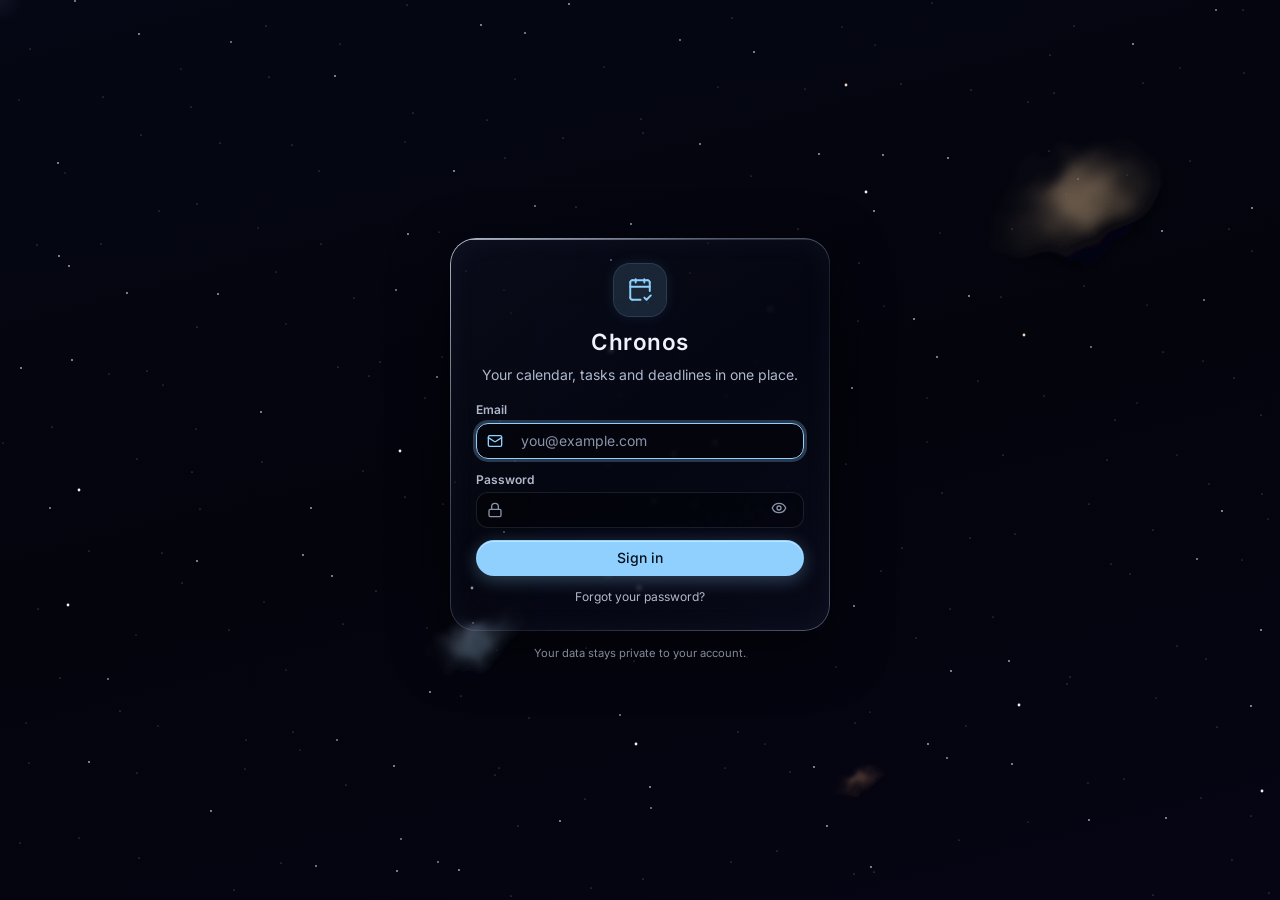
==== commit fba4303f: "Website" ====
--- a/index.html
+++ b/index.html
@@ -7,18 +7,20 @@
     <meta charset="UTF-8" />
     <meta name="viewport" content="width=device-width, initial-scale=1.0, viewport-fit=cover" />
     <title>Chronos</title>
-    <script type="module" crossorigin src="./assets/index-BJ8eeG3_.js"></script>
+    <script type="module" crossorigin src="./assets/index-BtpFot-7.js"></script>
     <link rel="modulepreload" crossorigin href="./assets/rolldown-runtime-BCiCTKAo.js">
     <link rel="modulepreload" crossorigin href="./assets/luxon-CnRqhQiE.js">
     <link rel="modulepreload" crossorigin href="./assets/context-CkY46T7w.js">
-    <link rel="modulepreload" crossorigin href="./assets/core-DfmPYgvp.js">
+    <link rel="modulepreload" crossorigin href="./assets/core-Cpzh1ZG6.js">
     <link rel="modulepreload" crossorigin href="./assets/featureColors-FS0HTfyI.js">
-    <link rel="modulepreload" crossorigin href="./assets/recurrence-G2jD3hAh.js">
+    <link rel="modulepreload" crossorigin href="./assets/recurrence-S_92lUjA.js">
     <link rel="modulepreload" crossorigin href="./assets/priority-DmjzG1zQ.js">
     <link rel="modulepreload" crossorigin href="./assets/createLucideIcon-CJiDP7Dm.js">
+    <link rel="modulepreload" crossorigin href="./assets/features-CNULwmcI.js">
     <link rel="modulepreload" crossorigin href="./assets/preload-helper-DclECHGd.js">
     <link rel="modulepreload" crossorigin href="./assets/classify-CPebcieA.js">
-    <link rel="stylesheet" crossorigin href="./assets/index-DsRZZ3B0.css">
+    <link rel="modulepreload" crossorigin href="./assets/quickAdd-BMCAAv9Y.js">
+    <link rel="stylesheet" crossorigin href="./assets/index-C0vPaLrz.css">
     <link rel="manifest" href="./manifest.webmanifest">
     <link rel="apple-touch-icon" href="./icon-180.png">
     <meta name="theme-color" content="#0b0f20">
@@ -37,11 +39,5 @@
         <feDisplacementMap in="SourceGraphic" in2="soft" scale="56" xChannelSelector="R" yChannelSelector="G" />
       </filter>
     </svg>
-    <svg width="0" height="0" style="position: absolute" aria-hidden="true">
-      <filter id="smudge-bg" x="-5%" y="-5%" width="110%" height="110%" color-interpolation-filters="sRGB">
-        <feTurbulence type="fractalNoise" baseFrequency="0.004 0.009" numOctaves="2" seed="5" result="grain" />
-        <feDisplacementMap id="smudge-bg-map" in="SourceGraphic" in2="grain" scale="64" xChannelSelector="R" yChannelSelector="G" />
-      </filter>
-    </svg>
   </body>
 </html>
--- a/assets/index-C0vPaLrz.css
+++ b/assets/index-C0vPaLrz.css
@@ -0,0 +1 @@
+.auth{flex-direction:column;gap:14px}.auth-card{flex-direction:column;gap:14px;max-width:400px;padding:30px 28px 22px;display:flex}.auth-brand{text-align:center;flex-direction:column;align-items:center;gap:6px;margin-bottom:4px;display:flex}.auth-brand h1{letter-spacing:.02em;margin:4px 0 0;font-size:1.6rem}.auth-brand p{margin:0}.auth-logo{width:52px;height:52px;color:var(--primary);background:color-mix(in srgb, var(--primary) 14%, transparent);box-shadow:var(--on-glow);border-radius:16px;place-items:center;display:inline-grid}.auth-field{flex-direction:column;gap:6px;font-size:.9rem;font-weight:600;display:flex}.auth-input{border:1px solid var(--line);background:var(--well);color:var(--ink-3);border-radius:12px;align-items:center;gap:8px;padding:0 10px;transition:border-color .15s,box-shadow .15s;display:flex}.auth-input:focus-within{border-color:var(--primary);box-shadow:0 0 0 3px color-mix(in srgb, var(--primary) 25%, transparent);color:var(--primary)}.auth-input input{min-width:0;height:42px;color:var(--ink);outline:none;flex:1;padding:0;font-size:1rem;font-weight:400;box-shadow:none!important;background:0 0!important;border:0!important}.auth-eye{min-height:0;box-shadow:none;color:var(--ink-3);border:0;padding:6px;background:0 0!important}.auth-eye:hover{color:var(--ink)}.auth-caps{color:var(--accent);font-weight:500}.auth-note{background:color-mix(in srgb, var(--accent) 14%, transparent);border-radius:12px;align-items:center;gap:8px;margin:0;padding:9px 12px;font-size:.9rem;display:flex}.auth-error{background:var(--red-soft);color:var(--red);border-radius:12px;margin:0;padding:9px 12px;font-size:.9rem}.auth-card button.auth-submit{justify-content:center;align-items:center;gap:8px;height:44px;font-size:1rem;display:inline-flex}.auth-forgot{align-self:center;font-size:.86rem}.auth-help{text-align:center;margin:0;font-size:.86rem}.auth-foot{margin:0;font-size:.8rem}@keyframes auth-shake{0%,to{transform:translate(0)}20%,60%{transform:translate(-7px)}40%,80%{transform:translate(7px)}}.auth-shake{animation:.38s auth-shake}@media (prefers-reduced-motion:reduce){.auth-shake{animation:none}}.lock-screen{gap:18px;overflow-y:auto;background:var(--scene,var(--bg))!important;background-color:var(--bg)!important}.lock-clock{color:var(--ink);text-shadow:0 2px 18px #00000080;flex-direction:column;align-items:center;display:flex}.lock-time{letter-spacing:-.02em;font-size:clamp(2.6rem,9vw,4.2rem);font-weight:300;line-height:1}.lock-date{color:var(--ink-2);margin-top:6px;font-size:1rem}.lock-card{text-align:center;background:var(--glass-strong);width:min(340px,100%);-webkit-backdrop-filter:var(--glass-blur);backdrop-filter:var(--glass-blur);box-shadow:var(--glass-rim), var(--glass-shadow);border-radius:26px;flex-direction:column;align-items:center;gap:10px;padding:22px 22px 18px;display:flex}.lock-card h1{margin:4px 0 0;font-size:1.25rem}.lock-card>p{margin:0}.lock-pin{cursor:text;width:100%;display:block;position:relative}.lock-screen .lock-pin input{opacity:0;width:100%;height:100%;padding:0;font-size:16px;position:absolute;inset:0}.lock-dots{justify-content:center;gap:12px;padding:10px 0 4px;display:flex}.lock-dots span{border:2px solid var(--ink-3);border-radius:50%;width:13px;height:13px;transition:background .12s,border-color .12s,transform .12s}.lock-dots span.on{background:var(--primary);border-color:var(--primary);transform:scale(1.08)}.lock-pin:focus-within .lock-dots span:not(.on):first-of-type,.lock-pin:focus-within .lock-dots span.on+span:not(.on){border-color:var(--primary)}.lock-keys{grid-template-columns:repeat(3,1fr);gap:10px;width:100%;margin-top:4px;display:grid}.lock-keys button{border-radius:16px;justify-content:center;align-items:center;height:52px;min-height:0;font-size:1.25rem;font-weight:500;display:inline-flex}.lock-keys button.primary{font-size:1rem;font-weight:700}.lock-hint{text-align:center;margin:0;font-size:.8rem}@media (height<=640px){.lock-keys button{height:42px}.lock-time{font-size:2.4rem}}@media (pointer:coarse){.lock-hint{display:none}}@keyframes lock-in{0%{opacity:0}to{opacity:1}}@keyframes lock-card-in{0%{opacity:0;transform:translateY(18px)scale(.96)}to{opacity:1;transform:none}}@keyframes lock-out{0%{opacity:1}to{opacity:0}}@keyframes lock-card-out{0%{opacity:1;transform:none}to{opacity:0;transform:translateY(-28px)scale(.95)}}@keyframes lock-pop{0%{transform:scale(1)}45%{transform:scale(1.18)}to{transform:scale(1)}}.lock-screen{animation:.32s both lock-in}.lock-screen .lock-card:not(.auth-shake){animation:.42s cubic-bezier(.2,.9,.3,1.15) both lock-card-in}.lock-screen.lock-leaving{pointer-events:none;animation:.42s 80ms forwards lock-out}.lock-screen.lock-leaving .lock-card{animation:.4s cubic-bezier(.4,0,.6,1) 60ms forwards lock-card-out}.lock-screen.lock-leaving .lock-clock{opacity:0;transition:opacity .3s,transform .3s;transform:translateY(-14px)}.auth-logo.lock-opened{color:var(--green);background:color-mix(in srgb, var(--green) 16%, transparent);animation:.35s lock-pop}.lock-leaving .lock-dots span{background:var(--green);border-color:var(--green)}.lock-enter{width:100%;height:42px;margin-top:4px}@media (prefers-reduced-motion:reduce){.lock-screen,.lock-screen .lock-card,.lock-screen.lock-leaving,.lock-screen.lock-leaving .lock-card,.auth-logo.lock-opened{animation-duration:10ms!important;animation-delay:0s!important}}.lock-now-btn{align-items:center;gap:10px;display:inline-flex}.phone-bar .lock-now-btn{width:36px;height:36px;min-height:0;box-shadow:none;color:var(--ink-2);background:0 0;border:0;border-radius:999px;justify-content:center;padding:0}.lock-pin-touch input{pointer-events:none}.connect-card{max-width:440px}.connect-title{align-items:center;gap:8px;margin:4px 0 0;font-size:1.15rem;line-height:1.3;display:flex}.connect-list{gap:6px;margin:4px 0;padding-left:20px;display:grid}.connect-banner{z-index:5;background:var(--glass,#141b33cc);color:var(--ink,#eef6ff);white-space:nowrap;border-radius:999px;margin:0;padding:8px 14px;font-size:.9rem;position:fixed;top:12px;left:50%;transform:translate(-50%)}.connected-apps{gap:8px;margin:8px 0;padding:0;list-style:none;display:grid}.connected-apps li{flex-wrap:wrap;justify-content:space-between;align-items:center;gap:8px;display:flex}:root{--fc-sticky-header-footer-z:3;--fc-popover-z:4}.fc-sW{z-index:var(--fc-popover-z)!important}.fc-MC{isolation:isolate}.fc-9x,.fc-9x *,.fc-9x :before,.fc-9x :after{box-sizing:border-box!important}.fc-DF,.fc-DF *{cursor:not-allowed!important}.fc-7j{-ms-overflow-style:none!important;scrollbar-width:none!important}.fc-7j::-webkit-scrollbar{display:none!important}.fc-8g{flex-shrink:0!important}.fc-II .fc-dh{flex-flow:wrap!important;display:flex!important}.fc-Jb .fc-dh>*{float:left!important}[dir=rtl] .fc-Jb .fc-dh>*,.fc-Jb[dir=rtl] .fc-dh>*{float:right!important}.fc-Jb .fc-dh:after{content:""!important;clear:both!important;display:block!important}.fc-dM{cursor:pointer!important}.fc-To{cursor:n-resize!important}.fc-Qu{cursor:s-resize!important}.fc-sc{cursor:w-resize!important}[dir=rtl] .fc-sc,.fc-hh{cursor:e-resize!important}[dir=rtl] .fc-hh{cursor:w-resize!important}.fc-CN{cursor:col-resize!important}.fc-Kc,.fc-S5,.fc-eg{box-sizing:content-box!important;width:100%!important;height:100%!important;position:absolute!important}.fc-Kc{margin:-10px!important;padding:10px!important}.fc-S5{margin-left:-10px!important;margin-right:-10px!important;padding-left:10px!important;padding-right:10px!important}.fc-eg{margin-top:-10px!important;margin-bottom:-10px!important;padding-top:10px!important;padding-bottom:10px!important}.fc-RV{position:absolute;inset:0 -5px}.fc-KM{-webkit-user-select:none;user-select:none}.fc-ZL{visibility:hidden}.fc-T3{border:0!important}.fc-wc{border-left:0!important;border-right:0!important}.fc-Ec{border-top:0!important;border-bottom:0!important}.fc-MM{border-top:0!important}.fc-7o{border-bottom:0!important}.fc-Ap{border-inline-start:0!important}.fc-al{border-inline-end:0!important}.fc-2z{flex-direction:row!important;display:flex!important}.fc-A6{flex-direction:column!important;display:flex!important}.fc-zm{flex-grow:1!important}.fc-F2{flex-grow:1!important;flex-basis:0!important;min-width:0!important;min-height:0!important}.fc-S8{min-height:0!important}.fc-71{flex-grow:1!important;flex-basis:0!important;min-width:0!important}.fc-FP{table-layout:fixed!important;border-collapse:separate!important;border-spacing:0!important;border:0!important;width:100%!important}.fc-FP>thead{-moz-column-break-inside:avoid!important;break-inside:avoid!important;page-break-inside:avoid!important}.fc-FP>tbody{background:0 0!important}.fc-FP>thead>tr>th,.fc-FP>tbody>tr>th,.fc-FP>tbody>tr>td{font-weight:inherit;text-align:inherit;vertical-align:top!important}.fc-8s{padding:0!important}.fc-uA{padding-top:0!important;padding-bottom:0!important}.fc-3z{margin:0!important}.fc-6Z{margin-top:0!important;margin-bottom:0!important}.fc-qc{margin-left:0!important;margin-right:0!important}.fc-U3{white-space:nowrap!important}.fc-fu{white-space:pre!important}.fc-uR{overflow-anchor:none}.fc-V0{pointer-events:none!important}.fc-FL{overflow:hidden!important}.fc-wi{white-space:nowrap!important;overflow:hidden!important}.fc-dO{position:relative!important}.fc-6R{position:absolute!important}.fc-LT{inset-inline-start:0!important}.fc-39{inset-inline-end:0!important}.fc-Du{position:absolute!important;inset:0!important}.fc-Cj,.fc-VV{position:absolute!important;left:0!important;right:0!important}.fc-mW,.fc-bA{position:absolute!important;top:0!important;bottom:0!important}.fc-Cj{top:0!important}.fc-bA{width:0!important;left:0!important;right:0!important}@media not print{.fc-Vx{position:sticky!important}.fc-by{position:sticky!important;top:0!important}.fc-vh{position:sticky!important;inset-inline-start:0!important}.fc-J9{z-index:var(--fc-sticky-header-footer-z)!important;position:sticky!important;top:0!important}}.fc-gp{box-sizing:content-box!important}.fc-IC{visibility:hidden!important;position:absolute!important;left:-10000px!important}.fc-QT{clip-path:inset(50%)!important;white-space:nowrap!important;border:0!important;width:1px!important;height:1px!important;margin:0!important;padding:0!important;position:absolute!important;overflow:hidden!important}.fc-Ld{align-items:center!important}.fc-si{align-items:flex-start!important}.fc-Jf{align-items:flex-end!important}.fc-Ab{z-index:var(--fc-sticky-header-footer-z)!important;position:sticky!important;bottom:0!important}.fc-Pk>*{margin-top:-1px!important}.fc-Pk>*>*{height:1px!important}.fc-yL{-moz-column-break-inside:avoid!important;break-inside:avoid!important;page-break-inside:avoid!important}.fc-bE{min-height:4em!important}.fc-Ln{display:flow-root!important}.fc-8Q{z-index:0}.fc-96{z-index:1}.fc-pI{z-index:2}.fc-Jt{z-index:3}.fc-QX{z-index:4}.fc-PS{z-index:5}.fc-cQ{z-index:1000}.fc-UZ{z-index:9999}.fc-iA:focus-visible{z-index:2}.fc-forma-n5m{--fc-forma-border-style:solid;font-size:16px;line-height:1.5}.fc-forma-Z9U{appearance:button;font:inherit;font-feature-settings:inherit;font-variation-settings:inherit;letter-spacing:inherit;color:inherit;opacity:1;background-color:#0000;border:0;border-radius:0;margin:0;padding:0}.fc-forma-JiE{color:inherit;-webkit-text-decoration:inherit;text-decoration:inherit}.fc-forma-3Lc{pointer-events:none}.fc-forma-1EY{position:absolute}.fc-forma-eYX{position:relative}.fc-forma-MaV{inset-inline:0}.fc-forma-AWB{inset-block:0}.fc-forma-0fm{inset-inline-start:-8px}.fc-forma-Tuc{inset-inline-end:-4px}.fc-forma-iD1{inset-inline-end:0}.fc-forma-SyR{inset-inline-end:4px}.fc-forma-dnf{inset-inline-end:-3px}.fc-forma-YDC{top:-4px}.fc-forma-n9G{top:0}.fc-forma-2ik{top:2px}.fc-forma-ZnE{top:4px}.fc-forma-ERR{top:50%}.fc-forma-fJL{bottom:-4px}.fc-forma-1V6{left:50%}.fc-forma-aAW{margin:-6px}.fc-forma-CH7{margin:-1px}.fc-forma-gMS{margin:4px}.fc-forma-bvX{margin:8px}.fc-forma-jD5{margin:16px}.fc-forma-cKZ{margin-inline:2px}.fc-forma-148{margin-inline:1px}.fc-forma-cJ3{margin-block:2px}.fc-forma-V9v{margin-block:4px}.fc-forma-SEP{margin-block:1px}.fc-forma-Jzj{margin-inline-start:2px}.fc-forma-Wga{margin-inline-start:4px}.fc-forma-qvL{margin-inline-start:1px}.fc-forma-p9t{margin-inline-end:-6px}.fc-forma-3e1{margin-inline-end:2px}.fc-forma-KYn{margin-inline-end:4px}.fc-forma-B3G{margin-inline-end:2.5%}.fc-forma-9hC{margin-inline-end:1px}.fc-forma-Dq8{margin-top:-4px}.fc-forma-Ika{margin-bottom:1px}.fc-forma-F99{margin-left:-4px}.fc-forma-I48{display:block}.fc-forma-dl1{display:flex}.fc-forma-i3N{display:grid}.fc-forma-pps{display:none}.fc-forma-63n{width:0;height:0}.fc-forma-3wQ{width:8px;height:8px}.fc-forma-vnf{width:16px;height:16px}.fc-forma-XUJ{width:20px;height:20px}.fc-forma-uuA{height:8px}.fc-forma-vYi{height:10px}.fc-forma-oM6{height:20px}.fc-forma-TFV{height:24px}.fc-forma-84e{min-height:2px}.fc-forma-jgW{min-height:16px}.fc-forma-toR{min-height:1px}.fc-forma-roZ{width:50%}.fc-forma-vVE{width:25%}.fc-forma-hza{width:8px}.fc-forma-79F{width:20px}.fc-forma-ilz{width:24px}.fc-forma-4Tv{width:5px}.fc-forma-aHX{max-width:160px}.fc-forma-2KU{min-width:0}.fc-forma-aNc{min-width:220px}.fc-forma-yi0{flex-shrink:0}.fc-forma-1Zl{flex-shrink:1}.fc-forma-OLq{flex-shrink:100}.fc-forma-1El{flex-grow:1}.fc-forma-QX7{rotate:-45deg}.fc-forma-KxI{rotate:-90deg}.fc-forma-ABq{rotate:45deg}.fc-forma-z44{rotate:90deg}.fc-forma-jmT{rotate:180deg}.fc-forma-sgX{flex-direction:column}.fc-forma-1sP{flex-direction:row}.fc-forma-dNl{flex-wrap:wrap}.fc-forma-XpK{align-items:center}.fc-forma-RNn{align-items:flex-end}.fc-forma-EF4{align-items:flex-start}.fc-forma-N2M{justify-content:space-between}.fc-forma-E9P{justify-content:center}.fc-forma-LMv{justify-content:flex-end}.fc-forma-NWN{gap:4px}.fc-forma-tgZ{gap:8px}.fc-forma-wwb{gap:12px}.fc-forma-Pms{gap:16px}.fc-forma-sI7{align-self:flex-start}.fc-forma-pKG{overflow:hidden}.fc-forma-AAA{border-radius:2147483647px}.fc-forma-Fvv{border-radius:4px}.fc-forma-kmj{border-start-start-radius:4px;border-end-start-radius:4px}.fc-forma-Skl{border-start-end-radius:4px;border-end-end-radius:4px}.fc-forma-Z7Q{border-top-left-radius:4px;border-top-right-radius:4px}.fc-forma-2qh{border-bottom-right-radius:4px;border-bottom-left-radius:4px}.fc-forma-wsy,.fc-forma-qQW{border-style:var(--fc-forma-border-style);border-width:1px}.fc-forma-5JF{border-style:var(--fc-forma-border-style);border-width:4px}.fc-forma-Vpk{border-style:var(--fc-forma-border-style);border-width:6px}.fc-forma-1Wx{border-inline-style:var(--fc-forma-border-style);border-inline-width:1px}.fc-forma-8UH{border-inline-start-style:var(--fc-forma-border-style);border-inline-start-width:1px}.fc-forma-iSi{border-inline-start-style:var(--fc-forma-border-style);border-inline-start-width:4px}.fc-forma-riO{border-inline-start-style:var(--fc-forma-border-style);border-inline-start-width:6px}.fc-forma-USt,.fc-forma-lzW{border-inline-end-style:var(--fc-forma-border-style);border-inline-end-width:1px}.fc-forma-ku3,.fc-forma-u78{border-top-style:var(--fc-forma-border-style);border-top-width:1px}.fc-forma-tb8{border-top-style:var(--fc-forma-border-style);border-top-width:4px}.fc-forma-zi1{border-bottom-style:var(--fc-forma-border-style);border-bottom-width:1px}.fc-forma-TN2{--fc-forma-border-style:dotted;border-style:dotted}.fc-forma-lNM{border-color:var(--fc-event-color)}.fc-forma-tfB{border-color:var(--fc-forma-border)}.fc-forma-MlZ{border-color:var(--fc-forma-muted-foreground)}.fc-forma-Baf{border-color:var(--fc-forma-primary)}.fc-forma-BST{border-color:var(--fc-forma-strong-border)}.fc-forma-d0j{border-color:#0000}.fc-forma-RJG{background-color:var(--fc-forma-background)}.fc-forma-zNL{background-color:var(--fc-forma-faint)}.fc-forma-rRL{background-color:var(--fc-forma-highlight)}.fc-forma-Wv4{background-color:var(--fc-forma-muted)}.fc-forma-7I6{background-color:var(--fc-forma-primary)}@media not print{@supports (color:color-mix(in lab, red, red)){.fc-forma-gTC{background-color:color-mix(in oklab, var(--fc-event-color)15%, transparent)}}@supports not (color:color-mix(in lab, red, red)){.fc-forma-gTC{isolation:isolate;position:relative}.fc-forma-gTC:before{content:"";background-color:var(--fc-event-color);opacity:.15;z-index:-1;position:absolute;inset:0}}}.fc-forma-lrD{background-color:var(--fc-event-color);color:var(--fc-event-contrast-color)}@supports (color:color-mix(in lab, red, red)){.fc-forma-lrD{background-color:color-mix(in oklab, var(--fc-event-color)20%, var(--fc-forma-background));color:inherit}}.fc-forma-i6P{background-color:var(--fc-event-color);color:var(--fc-event-contrast-color)}@supports (color:color-mix(in lab, red, red)){.fc-forma-i6P{background-color:color-mix(in oklab, var(--fc-event-color)30%, var(--fc-forma-background));color:inherit}}.fc-forma-KUX{padding:2px}.fc-forma-iS4{padding:4px}.fc-forma-3N5{padding:8px}.fc-forma-IJJ{padding:12px}.fc-forma-lqx{padding:16px}.fc-forma-7A6{padding:1px}.fc-forma-oQ2{padding-inline:2px}.fc-forma-aCI{padding-inline:4px}.fc-forma-Nca{padding-inline:8px}.fc-forma-Apf{padding-inline:12px}.fc-forma-2rx{padding-block:2px}.fc-forma-Jhn{padding-block:4px}.fc-forma-End{padding-block:6px}.fc-forma-dl6{padding-block:8px}.fc-forma-P9h{padding-block:60px}.fc-forma-s0x{padding-block:3px}.fc-forma-z5u{padding-block:1px}.fc-forma-a7i{padding-inline-start:2px}.fc-forma-C2j{padding-inline-start:4px}.fc-forma-166{padding-top:2px}.fc-forma-4dx{padding-top:4px}.fc-forma-cM0{padding-bottom:16px}.fc-forma-2HE{text-align:end}.fc-forma-vQz{font-size:11px;line-height:1.09091}.fc-forma-9ZS{font-size:18px;line-height:1.55556}.fc-forma-1Po{font-size:16px;line-height:1.5}.fc-forma-9yp{font-size:14px;line-height:1.42857}.fc-forma-2rA{font-size:20px;line-height:1.4}.fc-forma-a3B{font-size:12px;line-height:1.33333}.fc-forma-DIS{font-weight:700}.fc-forma-1OT{font-weight:500}.fc-forma-C8a{font-weight:600}.fc-forma-IPx{text-overflow:ellipsis}.fc-forma-TZ4{white-space:nowrap}.fc-forma-jm6{white-space:pre}.fc-forma-b7K{color:var(--fc-forma-foreground)}.fc-forma-cOV{color:var(--fc-forma-faint-foreground)}.fc-forma-V1v{color:var(--fc-forma-muted-foreground)}.fc-forma-TSf{color:var(--fc-forma-primary-foreground)}.fc-forma-L1Y{font-style:italic}.fc-forma-lMo{opacity:.5}.fc-forma-iTG{opacity:.75}.fc-forma-1kP{box-shadow:0 10px 15px -3px #0000001a,0 4px 6px -4px #0000001a}.fc-forma-tkw{box-shadow:0 4px 6px -1px #0000001a,0 2px 4px -2px #0000001a}.fc-forma-eSM{box-shadow:0 1px 2px #0000000d}.fc-forma-A3h{box-shadow:0 0 0 1px var(--fc-forma-ring-color,currentcolor)}.fc-forma-GBJ{box-shadow:0 0 0 2px var(--fc-forma-ring-color,currentcolor)}.fc-forma-c3P{--fc-forma-ring-color:var(--fc-forma-background)}.fc-forma-2R2{outline-width:1px;outline-style:solid}.fc-forma-0Bj{outline-width:2px;outline-style:solid}.fc-forma-07j{outline-offset:-1px}.fc-forma-fFh{outline-offset:-2px}.fc-forma-3Xj{outline-offset:2px}.fc-forma-Fmy{outline-color:var(--fc-forma-primary)}.fc-forma-mr2{background:linear-gradient(var(--fc-forma-strong), var(--fc-forma-strong))var(--fc-forma-background)}.fc-forma-iCr:not(:last-child){border-bottom-style:var(--fc-forma-border-style);border-bottom-width:1px}@media not print{.fc-forma-530{padding-block:1px}.fc-forma-ZNR{padding-inline-end:1px}.fc-forma-jVY{padding-top:1px}.fc-forma-K3J{padding-bottom:1px}}@media (hover:hover){.fc-forma-vs6:is(:where(.fc-forma-bCs):hover *){display:block}.fc-forma-sS4:is(:where(.fc-forma-bCs):hover *){color:var(--fc-forma-primary)}.fc-forma-Ogp:is(:where(.fc-forma-bCs):hover *){text-decoration-line:underline}}.fc-forma-Di9:is(:where(.fc-forma-bCs):focus-visible *){color:var(--fc-forma-primary)}@media (hover:hover){.fc-forma-cBw:hover{border-color:var(--fc-forma-strong-border)}.fc-forma-ShG:hover{background-color:var(--fc-forma-muted)}.fc-forma-2Qu:hover{background-color:var(--fc-forma-primary-over)}.fc-forma-mcn:hover{background-color:var(--fc-forma-strong)}.fc-forma-rom:hover{background-color:var(--fc-event-color)}@supports (color:color-mix(in lab, red, red)){.fc-forma-rom:hover{background-color:color-mix(in oklab, var(--fc-event-color)25%, var(--fc-forma-background))}}.fc-forma-SWh:hover{background-color:var(--fc-event-color)}@supports (color:color-mix(in lab, red, red)){.fc-forma-SWh:hover{background-color:color-mix(in oklab, var(--fc-event-color)35%, var(--fc-forma-background))}}.fc-forma-Eu0:hover{text-decoration-line:underline}.fc-forma-Vyz:hover{background:linear-gradient(var(--fc-forma-stronger), var(--fc-forma-stronger))var(--fc-forma-background)}}.fc-forma-nge:focus-visible{background-color:var(--fc-forma-muted)}.fc-forma-lgp:focus-visible{background-color:var(--fc-forma-primary-over)}.fc-forma-uqo:focus-visible{outline-width:2px;outline-style:solid}.fc-forma-PQx:active{background-color:var(--fc-forma-primary-down)}.fc-forma-rKU:active{background-color:var(--fc-forma-strong)}.fc-forma-0sn:active{background-color:var(--fc-forma-stronger)}.fc-forma-DUE:active{background-color:var(--fc-event-color)}@supports (color:color-mix(in lab, red, red)){.fc-forma-DUE:active{background-color:color-mix(in oklab, var(--fc-event-color)30%, var(--fc-forma-background))}}.fc-forma-RHy:active{background-color:var(--fc-event-color)}@supports (color:color-mix(in lab, red, red)){.fc-forma-RHy:active{background-color:color-mix(in oklab, var(--fc-event-color)40%, var(--fc-forma-background))}}.fc-forma-pgt:active{background:linear-gradient(var(--fc-forma-strongest), var(--fc-forma-strongest))var(--fc-forma-background)}@media print{.fc-forma-2dx{border-block-style:var(--fc-forma-border-style);border-block-width:1px}.fc-forma-9wT{border-inline-end-style:var(--fc-forma-border-style);border-inline-end-width:1px}.fc-forma-Qex{border-top-style:var(--fc-forma-border-style);border-top-width:1px}.fc-forma-wZV{border-bottom-style:var(--fc-forma-border-style);border-bottom-width:1px}.fc-forma-jsy{border-width:1px}.fc-forma-DO7{border-color:var(--fc-event-color)}.fc-forma-4MR{border-color:#000}.fc-forma-vwH{background-color:#fff}}[dir=rtl] .fc-forma-qIw{rotate:-45deg}[dir=rtl] .fc-forma-keW{rotate:-90deg}[dir=rtl] .fc-forma-jY6{rotate:none}[dir=rtl] .fc-forma-vk6{rotate:45deg}[dir=rtl] .fc-forma-ZW3{rotate:90deg}[dir=rtl] .fc-forma-asP{rotate:180deg}:root{--fc-forma-primary:#0f6cbd;--fc-forma-primary-over:#0a5aa3;--fc-forma-primary-down:#064889;--fc-forma-primary-foreground:#fff;--fc-forma-event:#3788d8;--fc-forma-event-contrast:#fff;--fc-forma-background-event:var(--fc-forma-primary);--fc-forma-highlight:#0f6cbd59;--fc-forma-background:#fff;--fc-forma-faint:#00000008;--fc-forma-muted:#00000012;--fc-forma-strong:#0000001f;--fc-forma-stronger:#00000029;--fc-forma-strongest:#0003;--fc-forma-foreground:#030712;--fc-forma-faint-foreground:#9ca3af;--fc-forma-muted-foreground:#6b7280;--fc-forma-border:#e0e0e0;--fc-forma-muted-border:#e5e5e5;--fc-forma-strong-border:#a6a6a6}@media not print{[data-color-scheme=dark]{--fc-forma-primary:#3788d8;--fc-forma-primary-over:#4a9be8;--fc-forma-primary-down:#5daef8;--fc-forma-highlight:#3788d859;--fc-forma-background:#030712;--fc-forma-faint:#ffffff0a;--fc-forma-muted:#ffffff14;--fc-forma-strong:#ffffff1f;--fc-forma-stronger:#ffffff29;--fc-forma-strongest:#fff3;--fc-forma-foreground:#fff;--fc-forma-faint-foreground:#4b5563;--fc-forma-muted-foreground:#6b7280;--fc-forma-border:#2a2a2a;--fc-forma-muted-border:#3a3a3a;--fc-forma-strong-border:#707070}}.label-chip{vertical-align:1px;letter-spacing:.01em;color:color-mix(in srgb, var(--label-color) 55%, var(--ink));background:color-mix(in srgb, var(--label-color) 14%, transparent);border:1px solid color-mix(in srgb, var(--label-color) 35%, transparent);white-space:nowrap;border-radius:999px;margin-left:6px;padding:1px 7px;font-size:.72em;font-weight:600;display:inline-block}.label-pick{align-items:center;gap:6px;margin:2px 0 6px;display:inline-flex}.label-pick select{border:1px solid color-mix(in srgb, var(--label-color,var(--ink-3)) 45%, transparent);color:color-mix(in srgb, var(--label-color,var(--ink)) 55%, var(--ink));background:color-mix(in srgb, var(--label-color,transparent) 12%, transparent);border-radius:999px;padding:2px 8px;font-size:.82em;font-weight:600}.label-guess{color:var(--ink-3);font-size:.72em}.sr-only{clip:rect(0 0 0 0);white-space:nowrap;width:1px;height:1px;position:absolute;overflow:hidden}.smart-card button.small{padding:5px 12px;font-size:.86em}.smart-card h2{margin:0 0 4px}.smart-card>p{margin:4px 0 10px}.free-ideas{gap:10px;margin:0;padding:0;list-style:none;display:grid}.free-ideas li{grid-template-columns:74px 1fr;align-items:start;gap:4px 12px;display:grid}.free-when{flex-direction:column;line-height:1.25;display:flex}.free-when .muted{font-size:.8em}.free-what{flex-direction:column;min-width:0;line-height:1.3;display:flex}.free-title{overflow-wrap:anywhere;font-weight:600}.free-what .muted{font-size:.82em}.free-actions{flex-wrap:wrap;grid-column:2;gap:6px;display:flex}.clean-title{overflow-wrap:anywhere;font-size:1.05em;font-weight:600;margin:6px 0 2px!important}.clean-actions{flex-wrap:wrap;gap:6px;display:flex}.calendar-wrap[data-dim-past] .event-past{opacity:.5}.calendar-wrap[data-dim-past] .event-past:hover{opacity:.85}.year-line{border-left:3px solid var(--year-color);background:color-mix(in srgb, var(--year-color) 18%, transparent);color:var(--ink);white-space:nowrap;text-overflow:ellipsis;border-radius:3px;padding:0 4px;font-size:.66rem;line-height:1.35;display:block;overflow:hidden}:root[data-accent=violet][data-color-scheme=dark]{--primary:#b9a4ff;--primary-hover:#d2c5ff;--blue:#b9a4ff;--glow:#b9a4ff4d;--on-glow:0 0 0 1px #b9a4ff3d, 0 0 14px #b9a4ff1f}:root[data-accent=mint][data-color-scheme=dark]{--primary:#5fe3b5;--primary-hover:#8cf0cc;--blue:#5fe3b5;--glow:#5fe3b547;--on-glow:0 0 0 1px #5fe3b53d, 0 0 14px #5fe3b51f}:root[data-accent=rose][data-color-scheme=dark]{--primary:#ff9ec7;--primary-hover:#ffc1dc;--blue:#ff9ec7;--glow:#ff9ec747;--on-glow:0 0 0 1px #ff9ec73d, 0 0 14px #ff9ec71f}:root[data-accent=amber][data-color-scheme=dark]{--primary:#ffc861;--primary-hover:#ffd98f;--blue:#ffc861;--glow:#ffc86147;--on-glow:0 0 0 1px #ffc8613d, 0 0 14px #ffc8611f}:root[data-accent=coral][data-color-scheme=dark]{--primary:#ff9b85;--primary-hover:#ffbcad;--blue:#ff9b85;--glow:#ff9b8547;--on-glow:0 0 0 1px #ff9b853d, 0 0 14px #ff9b851f}.accent-row{flex-wrap:wrap;gap:10px;margin-top:6px;display:flex}.accent-swatch{border:2px solid #0000;border-radius:50%;width:30px;height:30px;min-height:0;padding:0;box-shadow:inset 0 0 0 2px #00000040;background:var(--swatch)!important}.accent-swatch.on{border-color:var(--ink);box-shadow:0 0 0 3px color-mix(in srgb, var(--swatch) 40%, transparent)}:root[data-density=compact] .t-card{padding:11px 13px}:root[data-density=compact] .today2-grid,:root[data-density=compact] .today2-side{gap:10px}:root[data-density=compact] .task-row{padding-top:5px;padding-bottom:5px}:root[data-density=compact] .t-tasks li,:root[data-density=compact] .free-ideas{gap:6px}:root[data-density=compact] .page{padding-top:12px}:root[data-density=compact] body{font-size:14px}.morning-moves,.morning-clashes{gap:6px;margin:0 0 10px;padding:0;list-style:none;display:grid}.morning-moves li{flex-direction:column;gap:1px;display:flex}.morning-moves label{align-items:center;gap:8px;display:flex}.morning-moves .muted{padding-left:26px;font-size:.82em}.morning-clashes li{background:color-mix(in srgb, var(--accent) 12%, transparent);border-radius:10px;padding:6px 10px;font-size:.88em}.quick-add-photo{width:34px;height:34px;min-height:0;color:var(--primary);border-radius:999px;flex:none;place-items:center;padding:0;display:grid}.follow-text{resize:vertical;width:100%;font:inherit;margin-bottom:8px}.follow-message{white-space:pre-wrap;font:inherit;background:var(--well);border-radius:12px;margin:0 0 10px;padding:10px 12px;font-size:.88em}.share-day{position:relative}.share-day>button{align-items:center;gap:6px;display:inline-flex}.share-day-pop{z-index:20;background:var(--glass-strong);width:min(340px,86vw);box-shadow:var(--glass-rim), var(--glass-shadow);border-radius:14px;padding:12px;position:absolute;top:calc(100% + 6px);right:0}.share-day-pop pre{white-space:pre-wrap;font:inherit;max-height:40vh;margin:0 0 10px;font-size:.86em;overflow:auto}.today2-head{gap:10px}.share-day-pop{background:var(--solid)}.suggestion-slot{gap:inherit;flex-direction:column;display:flex}.today2-side .suggestion-slot{gap:14px}.suggestion-slot:not(.all)>section~section,.suggestion-slot:empty{display:none}.suggestion-more{align-self:flex-end;margin-top:-6px;font-size:.85em}.share-day-icon{border-radius:999px;justify-content:center;width:34px;height:34px;min-height:0;padding:0}.free-more{margin-top:8px;font-size:.85em;display:block}.done-today{color:var(--green);margin-left:8px;font-size:.72em;font-weight:600}.alarm-status{margin:6px 0 10px}.alarm-status p{margin:0 0 6px}.alarm-fixes{gap:8px;margin:0;padding:0;list-style:none;display:grid}.alarm-fixes li{justify-content:space-between;align-items:center;gap:10px;display:flex}.alarm-banner{align-items:center;gap:10px;margin-bottom:12px;display:flex}.alarm-banner .alarm-fixes{flex:1}.ed-form{gap:14px}.ed-title{border-radius:12px;width:100%;padding:10px 12px;font-size:1.25rem;font-weight:600}.ed-group{border:1px solid var(--line);border-radius:14px;flex-direction:column;gap:10px;min-width:0;margin:0;padding:12px 14px 14px;display:flex}.ed-group>legend{letter-spacing:.06em;text-transform:uppercase;color:var(--ink-3);padding:0 6px;font-size:.78rem;font-weight:700}.ed-when-extras{flex-wrap:wrap;justify-content:space-between;align-items:center;gap:10px;display:flex}.ed-lengths{flex-wrap:wrap;gap:6px;display:flex}.ed-lengths button{border-radius:999px;height:30px;min-height:0;padding:0 12px;font-size:.85rem}.ed-lengths button.on{background:color-mix(in srgb, var(--primary) 22%, transparent);border-color:var(--primary);color:var(--ink)}.ed-priority{display:flex}.ed-priority button{flex:1}.ed-priority button.on.prio-high{background:color-mix(in srgb, var(--red) 24%, transparent);border-color:var(--red)}.ed-effort{flex-wrap:wrap;align-items:center;gap:8px;display:flex}.ed-effort input{width:80px}.ed-more{border-top:1px solid var(--line);padding-top:10px}.ed-more>summary{cursor:pointer;color:var(--ink-2);padding:4px 0;font-weight:600;list-style-position:inside}.ed-more[open]>summary{margin-bottom:10px}.ed-more>:not(summary)+:not(summary){margin-top:10px}.ed-more>label,.ed-more>.row{display:flex}.ed-more>label:not(.check-row){flex-direction:column}.ed-form .subtasks.ed-group{border:1px solid var(--line);padding:12px 14px 14px}.series-scope [role=radiogroup]{flex-direction:column;gap:6px;margin:4px 0 8px;display:flex}.series-choice{border:1px solid var(--line);cursor:pointer;border-radius:10px;padding:8px 10px}.series-choice:has(input:checked){border-color:var(--primary);background:color-mix(in srgb, var(--primary) 12%, transparent)}.danger-fill{background:var(--red)!important;border-color:var(--red)!important;color:#fff!important}.office-notes{resize:vertical;min-height:120px;font:inherit}.office-actions,.office-agenda{flex-direction:column;gap:4px;margin:8px 0;padding:0;list-style:none;display:flex}.office-actions li{background:var(--well);border-radius:10px;flex-wrap:wrap;align-items:center;gap:4px 10px;padding:6px 10px;display:flex}.office-actions li span{overflow-wrap:anywhere;flex:1;min-width:0}.office-actions li em{color:var(--ink-2);font-size:12px;font-style:normal}.office-actions li.made{opacity:.6}.office-agenda li{border-radius:10px;align-items:center;gap:8px;padding:4px 6px;display:flex}.office-agenda li:hover{background:var(--hover)}.office-agenda label{cursor:pointer;flex:1;align-items:center;gap:10px;min-width:0;display:flex}.office-agenda label span{overflow-wrap:anywhere}.office-agenda li.done label span{color:var(--ink-3);text-decoration:line-through}.office-inline{gap:8px;margin:6px 0;display:flex}.office-inline input{flex:1;min-width:0}.office-load{flex-direction:column;gap:6px;margin:10px 0 4px;display:flex}.office-load-day{grid-template-columns:38px 1fr 64px;align-items:center;gap:8px;font-size:13px;display:grid}.office-load-name{color:var(--ink-2)}.office-load-num{text-align:right;color:var(--ink-2);font-variant-numeric:tabular-nums}.office-load-bar{background:var(--well);border-radius:6px;height:12px;display:flex;overflow:hidden}.office-load-bar i,.office-key i{height:100%;display:block}.office-load i.meet,.office-key i.meet{background:var(--primary)}.office-load i.focus,.office-key i.focus{background:var(--green)}.office-load i.free,.office-key i.free{background:var(--ink-3);opacity:.45}.office-key{color:var(--ink-2);flex-wrap:wrap;gap:4px 14px;margin:4px 0;font-size:12px;display:flex}.office-key span{align-items:center;gap:6px;display:inline-flex}.office-key i{border-radius:3px;width:10px;height:10px}.office-people{flex-wrap:wrap;gap:6px;margin:6px 0 10px;display:flex}.office-people button{opacity:.6;align-items:center;gap:6px;height:32px;padding:0 12px;display:inline-flex}.office-people button.on{opacity:1;background:var(--surface);box-shadow:var(--on-glow)}.office-people i{border-radius:50%;width:10px;height:10px}.office-row.static button{margin-left:auto}.guard-block{border-top:1px solid var(--line);padding:10px 0}.guard-block:first-of-type{border-top:0;padding-top:0}.guard-block p{margin:0 0 6px}.guard-list{gap:4px;margin:0 0 8px;padding-left:18px;display:grid}.guard-list .link{margin-left:8px}@font-face{font-family:Inter Variable;font-style:normal;font-display:swap;font-weight:100 900;src:url(./inter-cyrillic-ext-wght-normal-BOeWTOD4.woff2)format("woff2-variations");unicode-range:U+460-52F,U+1C80-1C8A,U+20B4,U+2DE0-2DFF,U+A640-A69F,U+FE2E-FE2F}@font-face{font-family:Inter Variable;font-style:normal;font-display:swap;font-weight:100 900;src:url(./inter-cyrillic-wght-normal-DqGufNeO.woff2)format("woff2-variations");unicode-range:U+301,U+400-45F,U+490-491,U+4B0-4B1,U+2116}@font-face{font-family:Inter Variable;font-style:normal;font-display:swap;font-weight:100 900;src:url(./inter-greek-ext-wght-normal-DlzME5K_.woff2)format("woff2-variations");unicode-range:U+1F??}@font-face{font-family:Inter Variable;font-style:normal;font-display:swap;font-weight:100 900;src:url(./inter-greek-wght-normal-CkhJZR-_.woff2)format("woff2-variations");unicode-range:U+370-377,U+37A-37F,U+384-38A,U+38C,U+38E-3A1,U+3A3-3FF}@font-face{font-family:Inter Variable;font-style:normal;font-display:swap;font-weight:100 900;src:url(./inter-vietnamese-wght-normal-CBcvBZtf.woff2)format("woff2-variations");unicode-range:U+102-103,U+110-111,U+128-129,U+168-169,U+1A0-1A1,U+1AF-1B0,U+300-301,U+303-304,U+308-309,U+323,U+329,U+1EA0-1EF9,U+20AB}@font-face{font-family:Inter Variable;font-style:normal;font-display:swap;font-weight:100 900;src:url(./inter-latin-ext-wght-normal-DO1Apj_S.woff2)format("woff2-variations");unicode-range:U+100-2BA,U+2BD-2C5,U+2C7-2CC,U+2CE-2D7,U+2DD-2FF,U+304,U+308,U+329,U+1D00-1DBF,U+1E00-1E9F,U+1EF2-1EFF,U+2020,U+20A0-20AB,U+20AD-20C0,U+2113,U+2C60-2C7F,U+A720-A7FF}@font-face{font-family:Inter Variable;font-style:normal;font-display:swap;font-weight:100 900;src:url(./inter-latin-wght-normal-Dx4kXJAl.woff2)format("woff2-variations");unicode-range:U+??,U+131,U+152-153,U+2BB-2BC,U+2C6,U+2DA,U+2DC,U+304,U+308,U+329,U+2000-206F,U+20AC,U+2122,U+2191,U+2193,U+2212,U+2215,U+FEFF,U+FFFD}:root{--bg:#dfe8f7;--solid:#f2f6fd;--surface:#fff9;--hover:#ffffff6b;--well:#1e326e17;--ink:#0b1026;--ink-2:#3c4560;--ink-3:#5a6480;--line:#1e326e24;--primary:#43e;--primary-hover:#3626cf;--on-primary:#fff;--accent:#e8930c;--red:#c8202e;--red-soft:#d92d3a24;--green:#0c8152;--blue:#43e;--radius:11px;--shadow:0 24px 64px #1e24503d;--glass:linear-gradient(145deg, #ffffff8f, #ffffff5c 45%, #ffffff7a);--glass-strong:linear-gradient(145deg, #ffffffd6, #ffffffad);--rim-light:linear-gradient(135deg, #fff, #5ad7ffa6 28%, #ffffff26 55%, #b46eff99 84%, #fff);--glow:#4433ee61;--on-glow:0 0 0 1px #4433ee2e, 0 4px 16px #43e3;--glass-blur:blur(6px) saturate(130%);--glass-rim:inset 0 1px 1px #ffffffe6, inset 1px 0 1px #fff6, inset 0 -2px 3px #788cff24, inset 0 0 28px #ffffff47;--glass-shadow:0 18px 50px #28328233;--tile:linear-gradient(180deg, #ffffff9e, #ffffff61);--tile-rim:inset 0 1px 0 #ffffffd9, inset 0 -1px 1px #6478dc1a, 0 2px 6px #28328217;--scene:linear-gradient(#3c50b40f 1px, transparent 1px) 0 0 / 56px 56px, linear-gradient(90deg, #3c50b40f 1px, transparent 1px) 0 0 / 56px 56px, radial-gradient(52vmax 42vmax at 96% 0%, #57e4ff, transparent 72%), radial-gradient(56vmax 46vmax at 0% 30%, #b49bff, transparent 72%), radial-gradient(52vmax 42vmax at 88% 104%, #ff9fe3, transparent 72%), linear-gradient(165deg, #e9f2ff, #dcdffb);font-feature-settings:"cv11", "ss03";-webkit-font-smoothing:antialiased;color:var(--ink);background:var(--bg);--fc-forma-primary:var(--primary);--fc-forma-primary-over:var(--primary-hover);--fc-forma-primary-down:var(--primary-hover);--fc-forma-primary-foreground:var(--on-primary);--fc-forma-background:var(--solid);--fc-forma-foreground:var(--ink);--fc-forma-muted-foreground:var(--ink-2);--fc-forma-faint-foreground:var(--ink-3);--fc-forma-border:var(--line);--fc-forma-muted-border:var(--line);--fc-forma-strong-border:var(--line);--fc-forma-highlight:#e8930c29;--fc-forma-faint:#00000004;--fc-forma-muted:#00000008;font-family:Inter Variable,Segoe UI,-apple-system,BlinkMacSystemFont,Roboto,sans-serif;font-size:14px;line-height:1.45}[data-color-scheme=dark]{--bg:#02030a;--solid:#0a0d1c;--surface:#c8dcff1a;--hover:#c8dcff14;--well:#00000052;--ink:#eef2fb;--ink-2:#b0b9cc;--ink-3:#8a94a9;--line:#bed2ff1f;--primary:#8fd0ff;--primary-hover:#b5e0ff;--on-primary:#04101c;--accent:#ffb84d;--red:#ff6b81;--red-soft:#f4626c2e;--green:#45f0a8;--blue:#8fd0ff;--shadow:0 24px 64px #0009;--lightningcss-light: ;--lightningcss-dark:initial;color-scheme:dark;--rim-light:linear-gradient(135deg, #ebf2ffb3, #c8d7ff33 35%, #c8d7ff0f 60%, #d7e1ff52);--glow:#8fd0ff4d;--on-glow:0 0 0 1px #8fd0ff38, 0 0 14px #8fd0ff1f;--glass:linear-gradient(145deg, #10142675, #080a1666 50%, #0e112070);--glass-strong:linear-gradient(145deg, #14192ee0, #0a0c1ae6);--glass-rim:inset 0 1px 1px #e1ebff3d, inset 1px 0 1px #e1ebff14, inset 0 -1px 2px #e1ebff0d, inset 0 0 30px #aac3ff0d;--glass-shadow:0 18px 56px #0009;--tile:linear-gradient(180deg, #cddeff1a, #cddeff0a);--tile-rim:inset 0 1px 0 #e1ebff26, inset 0 -1px 1px #0003, 0 2px 8px #00000047;--scene:url(./planets--VWHtxrJ.svg) center / cover no-repeat, url(./stars-jGKNJw-X.svg) 0 0 / 1600px 1000px, linear-gradient(165deg, #050714, #03040c 50%, #060514);--fc-forma-primary:var(--primary);--fc-forma-primary-over:var(--primary-hover);--fc-forma-primary-down:var(--primary-hover);--fc-forma-primary-foreground:var(--on-primary);--fc-forma-background:var(--solid);--fc-forma-foreground:var(--ink);--fc-forma-muted-foreground:var(--ink-2);--fc-forma-faint-foreground:var(--ink-3);--fc-forma-faint:#ffffff05;--fc-forma-muted:#ffffff0a;--fc-forma-border:var(--line);--fc-forma-muted-border:var(--line);--fc-forma-strong-border:var(--line)}*{box-sizing:border-box}html,body,#root{height:100%;margin:0}body{background:var(--bg);overflow:hidden}body:before{content:"";background:var(--scene);position:fixed;inset:0}#root{z-index:1;position:relative}#glass-light{z-index:2;pointer-events:none;background:radial-gradient(circle closest-side,#cde1ff0f,#0000);width:48px;height:48px;position:fixed;top:-24px;left:-24px}@media (hover:none){#glass-light{display:none}}h1{letter-spacing:-.02em;margin:0;font-size:20px;font-weight:600}h2{letter-spacing:-.005em;margin:0 0 8px;font-size:14px;font-weight:600}p{margin:0 0 10px}ul{margin:0;padding:0;list-style:none}button,input,select,textarea{font:inherit;color:inherit}button{border:1px solid var(--line);background:var(--tile);height:32px;box-shadow:var(--tile-rim);cursor:pointer;border-radius:999px;padding:0 12px;font-weight:500;transition:background .15s,border-color .15s,color .15s,transform .15s}button:active:not(:disabled){transform:scale(.97)}button:hover:not(:disabled){background:var(--hover)}button:disabled{opacity:.4;cursor:default}:focus-visible{outline:2px solid var(--blue);outline-offset:1px}button.primary{background:var(--primary);color:var(--on-primary);box-shadow:inset 0 1px 0 #ffffff73, 0 4px 18px var(--glow);border-color:#0000}button.primary:hover:not(:disabled){background:var(--primary-hover)}button.danger{color:var(--red);box-shadow:none;background:0 0;border-color:#0000}button.danger:hover{background:var(--red-soft)!important}button.dev{color:var(--ink-2);box-shadow:none;border-style:dashed}button.link{height:auto;box-shadow:none;color:var(--ink-2);background:0 0;border:none;padding:0;font-weight:400}button.link:hover{color:var(--ink);background:0 0!important}input:not([type=checkbox]),select,textarea{border:1px solid var(--line);border-radius:var(--radius);background:var(--surface);max-width:100%;height:34px;padding:0 10px;transition:border-color .15s,background .15s;box-shadow:inset 0 1px 2px #14183212}option{background:var(--solid);color:var(--ink)}textarea{resize:vertical;height:auto;padding:8px 10px}input::placeholder,textarea::placeholder{color:var(--ink-3)}input[type=checkbox]{appearance:none;border:1.5px solid var(--ink-3);cursor:pointer;background:0 0;border-radius:5px;flex:none;place-content:center;width:16px;height:16px;margin:0;transition:border-color .12s,background .12s;display:grid}input[type=checkbox]:hover{border-color:var(--ink)}input[type=checkbox]:checked{background:var(--primary);border-color:var(--primary)}input[type=checkbox]:checked:after{content:"";border-left:1.75px solid var(--on-primary);border-bottom:1.75px solid var(--on-primary);width:8px;height:4px;margin-top:-2px;transform:rotate(-45deg)}.spacer{flex:1}.muted{color:var(--ink-2)}.struck{color:var(--ink-3);text-decoration:line-through}.warning{color:var(--red);background:var(--red-soft);border-radius:var(--radius);padding:8px 12px}*{scrollbar-width:thin;scrollbar-color:var(--line) transparent}.app{gap:12px;height:100%;padding:12px;display:flex}.nav{background:var(--glass);width:204px;-webkit-backdrop-filter:var(--glass-blur);backdrop-filter:var(--glass-blur);box-shadow:var(--glass-rim), var(--glass-shadow);border-radius:24px;flex-direction:column;flex:none;gap:2px;padding:18px 10px 14px;display:flex}.brand{letter-spacing:.26em;text-transform:uppercase;color:var(--primary);text-shadow:0 0 16px var(--glow);padding:2px 10px 16px;font-size:13px;font-weight:700}.nav button{border-radius:var(--radius);box-shadow:none;color:var(--ink-2);text-align:left;background:0 0;border:none;align-items:center;gap:10px;padding:0 10px;display:flex}.nav button:hover{color:var(--ink)}.nav button.on,.nav button.on:hover{background:var(--surface);color:var(--primary);box-shadow:var(--tile-rim), var(--on-glow)}.nav-label{flex:1}.badge{background:var(--accent);color:#1a1204;text-align:center;border-radius:999px;min-width:18px;padding:0 6px;font-size:11px;font-weight:650;line-height:18px}.sync-pill{color:var(--ink-3);align-items:center;gap:7px;padding:8px 10px 0;font-size:12px;display:flex}.sync-pill:before{content:"";background:var(--ink-3);border-radius:50%;flex:none;width:6px;height:6px}.sync-pill.sync-synced:before{background:var(--green)}.sync-pill.sync-offline:before{background:var(--accent)}.sync-pill.sync-paused:before{background:var(--red)}.main{z-index:0;min-width:0;box-shadow:var(--glass-shadow);border-radius:24px;flex-direction:column;flex:1;display:flex;position:relative;overflow:hidden}.main:before{content:"";z-index:-1;border-radius:inherit;background:var(--glass);-webkit-backdrop-filter:var(--glass-blur);backdrop-filter:var(--glass-blur);box-shadow:var(--glass-rim);pointer-events:none;position:absolute;inset:0}.screen{flex:1;min-height:0;overflow:auto}.nav:after,.main:after,.auth-card:after{content:"";border-radius:inherit;background:var(--rim-light);-webkit-mask-composite:xor;pointer-events:none;padding:1.25px;position:absolute;inset:0;-webkit-mask:linear-gradient(#000 0 0) content-box,linear-gradient(#000 0 0);-webkit-mask-composite:xor,source-over;mask:linear-gradient(#000 0 0) content-box exclude,linear-gradient(#000 0 0)}.nav,.auth-card{position:relative}.quick-add{flex-wrap:wrap;align-items:center;gap:8px;padding:14px 18px 8px;display:flex;position:relative}.quick-add-icon{color:var(--ink-3);pointer-events:none;position:absolute;top:24px;left:30px}.quick-add input:not([type=checkbox]){border-color:var(--line);background:var(--surface);border-radius:999px;flex:1;min-width:0;height:36px;padding-left:36px}.quick-add input:not([type=checkbox]):focus{border-color:var(--primary);outline:none}.quick-add-kind{flex:none}.quick-add-hint{color:var(--ink-2);flex-basis:100%;padding-left:2px;font-size:12px}.quick-add-hint.flash{color:var(--green)}.quick-add-mic{width:32px;height:32px;color:var(--primary);background:0 0;border:none;border-radius:999px;place-items:center;padding:0;display:grid;position:absolute;top:16px;right:20px}.quick-add-mic:active{background:var(--surface-2,#ffffff14)}.quick-add:has(.quick-add-mic) input:not([type=checkbox]){padding-right:42px}.calendar-screen{flex-direction:column;height:100%;display:flex}.phone-bar,.phone-countdown,.phone-views,.phone-tabs,.fab{display:none}.calendar-wrap{--fc-forma-background:transparent;flex:1;min-height:0;padding:8px 18px 16px}.event-done{opacity:.5;text-decoration:line-through}.event-big{font-weight:700}.page{max-width:880px;margin:0 auto;padding:20px}.page-head{flex-wrap:wrap;justify-content:space-between;align-items:center;gap:12px;margin-bottom:16px;display:flex}.toolbar{flex-wrap:wrap;align-items:center;gap:8px;display:flex}.empty{color:var(--ink-3);text-align:center;padding:48px 0}.segmented{background:var(--well);border-radius:999px;padding:3px;display:inline-flex}.segmented button{height:28px;box-shadow:none;color:var(--ink-2);background:0 0;border:none;padding:0 12px}.segmented button:hover{color:var(--ink);background:0 0!important}.segmented button.on,.segmented button.on:hover{color:var(--ink);box-shadow:var(--tile-rim);background:var(--surface)!important}.task-list{flex-direction:column;gap:6px;display:flex}.task-row{background:var(--tile);box-shadow:var(--tile-rim);border-left:3px solid #0000;border-radius:14px;align-items:flex-start;gap:12px;padding:11px 12px;transition:background .15s;display:flex}.task-row:hover{background:var(--hover)}.task-row>input{margin-top:2px}.task-open{height:auto;box-shadow:none;text-align:left;border:none;border-radius:4px;flex:1;min-width:0;padding:0;font-weight:400;display:block;background:0 0!important}.task-title{overflow-wrap:anywhere;font-weight:500}.task-meta{color:var(--ink-2);flex-wrap:wrap;align-items:center;gap:2px 10px;margin-top:2px;font-size:12px;display:flex}.overdue-text{color:var(--red);font-weight:500}.pill{color:var(--ink-2);text-transform:capitalize;font-size:12px}.pill.priority-high{color:var(--red);font-weight:500}.pill.priority-low,.tag{color:var(--ink-3)}.board-page{flex-direction:column;max-width:none;height:100%;display:flex}.board{flex:1;grid-template-columns:repeat(4,minmax(190px,1fr));gap:16px;min-height:0;display:grid;overflow-x:auto}.column{border-radius:var(--radius);flex-direction:column;min-height:0;display:flex}.column.over{background:var(--hover);box-shadow:0 0 0 6px var(--hover);border-radius:14px}.column h2{align-items:center;gap:7px;margin-bottom:10px;font-size:13px;display:flex}.column h2:before{content:"";background:var(--ink-3);border-radius:50%;width:7px;height:7px}.column-overdue h2:before{background:var(--red)}.column-today h2:before{background:var(--accent)}.column-week h2:before{background:var(--blue)}.count{color:var(--ink-3);font-weight:400}.column-body{flex-direction:column;flex:1;gap:6px;min-height:60px;display:flex;overflow-y:auto}.column-empty{color:var(--ink-3);padding:10px 2px;font-size:12px}.card{background:var(--tile);box-shadow:var(--tile-rim);cursor:grab;touch-action:manipulation;border:1px solid #0000;border-radius:14px;padding:10px 11px;transition:border-color .15s,background .15s}.card:hover{background:var(--surface)}.card.dragging{opacity:.3}.card.overlay{background:var(--glass-strong);box-shadow:var(--glass-rim), var(--shadow);cursor:grabbing}.card-top{align-items:flex-start;gap:9px;display:flex}.card-top input{margin-top:2px}.card .task-meta{padding-left:25px}.moved{margin:6px 0 0 25px;font-size:11px;display:block}.tabs{background:var(--well);border-radius:999px;gap:2px;width:fit-content;max-width:100%;margin-bottom:14px;padding:3px;display:flex;overflow-x:auto}.tabs button{height:30px;box-shadow:none;white-space:nowrap;color:var(--ink-2);background:0 0;border:none;padding:0 14px}.tabs button:hover{color:var(--ink)}.tabs button.on,.tabs button.on:hover{background:var(--surface);box-shadow:var(--tile-rim);color:var(--ink)}.tab-note{font-size:12px}.bulk-bar{flex-wrap:wrap;align-items:center;gap:8px;margin-bottom:12px;display:flex}.request-list{flex-direction:column;gap:6px;display:flex}.request-card{background:var(--tile);box-shadow:var(--tile-rim);border-radius:14px;align-items:flex-start;gap:12px;padding:14px;display:flex}.request-card>input{margin-top:2px}.request{flex:1;min-width:0}.request-title{overflow-wrap:anywhere;font-weight:500}.request-title .pill{color:var(--ink-3);margin-right:4px}.request-when{color:var(--ink-2);margin:1px 0 8px;font-size:13px}.request-why{grid-template-columns:max-content 1fr;gap:1px 12px;margin:0;font-size:12px;display:grid}.request-why dt{color:var(--ink-3)}.request-why dd{color:var(--ink-2);overflow-wrap:anywhere;margin:0}.request-actions{flex:none;gap:6px;display:flex}.progress{background:var(--well);border-radius:999px;height:4px;margin-bottom:16px;overflow:hidden}.progress div{background:var(--accent);height:100%;transition:width .2s}.offer{background:var(--hover);border-radius:var(--radius);flex-wrap:wrap;align-items:center;gap:8px;margin-bottom:14px;padding:8px 10px;font-size:13px;display:flex}.prompt-count{font-weight:600}.modal-backdrop{-webkit-backdrop-filter:blur(10px)saturate(140%);backdrop-filter:blur(10px)saturate(140%);z-index:100;background:#0a0c1e42;justify-content:center;align-items:center;padding:16px;display:flex;position:fixed;inset:0}.modal{background:var(--glass-strong);box-shadow:var(--glass-rim), var(--shadow);border-radius:24px;width:100%;max-width:480px;max-height:100%;padding:22px;overflow-y:auto}.modal.wide{max-width:560px}.modal h2{letter-spacing:-.015em;margin-bottom:14px;font-size:16px}.modal input:not([type=checkbox]),.modal select,.modal textarea{background:var(--surface)}.form{flex-direction:column;gap:12px;display:flex}.form label{color:var(--ink-2);flex-direction:column;flex:1;gap:4px;min-width:0;font-size:12px;display:flex}.form label input,.form label select,.form label textarea{color:var(--ink);width:100%;font-size:14px}.form label.check,label.check{color:var(--ink);flex-direction:row;align-items:center;gap:8px;font-size:13px;display:flex}.row{flex-wrap:wrap;gap:10px;display:flex}.row>label{min-width:120px}.actions{flex-wrap:wrap;gap:8px;margin-top:18px;display:flex}.subtasks{border:none;border-top:1px solid var(--line);border-bottom:1px solid var(--line);flex-direction:column;gap:7px;margin:0;padding:10px 0;display:flex}.subtasks legend{color:var(--ink-2);padding:0 8px 0 0;font-size:12px}.subtask{align-items:center;gap:9px;display:flex}.subtask span{overflow-wrap:anywhere;flex:1}.subtask .link{font-size:12px}.subtask-add{gap:6px;display:flex}.subtask-add input{flex:1;min-width:0}.prose ul{margin-bottom:12px;padding-left:18px;list-style:outside}.prose li{color:var(--ink-2);margin-bottom:6px}.prose li b{color:var(--ink);font-weight:550}.settings{max-width:620px}.settings section{background:var(--tile);box-shadow:var(--tile-rim);border-radius:18px;margin-bottom:10px;padding:16px 18px}.setting{justify-content:space-between;align-items:center;gap:12px;padding:6px 0;display:flex}.setting select{max-width:220px}.setting.check{justify-content:flex-start}.auth{justify-content:center;align-items:center;height:100%;padding:16px;display:flex}.auth-card{background:var(--glass);width:100%;max-width:380px;-webkit-backdrop-filter:var(--glass-blur);backdrop-filter:var(--glass-blur);box-shadow:var(--glass-rim), var(--glass-shadow);border-radius:26px;padding:26px}.auth-card .segmented{display:flex}.auth-card .segmented button{flex:1}.auth-card button.primary{height:36px}.filters{flex-wrap:wrap;align-items:center;gap:8px;margin-bottom:16px;display:flex}.filters input[type=search]{flex:220px;min-width:0}.filters select{max-width:100%}.account-card{border-top:1px solid var(--line,#7f7f7f33);padding:12px 0}.account-card:first-of-type{border-top:0}.account-card p{overflow-wrap:anywhere;margin:0 0 8px}.account-choices{flex-wrap:wrap;align-items:end;gap:12px;display:flex}.account-choices label{flex-direction:column;gap:4px;font-size:13px;display:flex}.account-choices label.check{flex-direction:row;align-items:center;gap:6px}.account-choices input:not([type=radio]){width:150px}.countdown-panel{flex-direction:column;gap:2px;margin-bottom:10px;display:flex}.nav button.countdown-exam{color:var(--red);text-align:left;white-space:normal;font-weight:600;line-height:1.3}.nav button.countdown-exam.chill{color:var(--green)}.nav button.countdown-item{justify-content:space-between;gap:8px;font-size:12px}.countdown-title{text-overflow:ellipsis;white-space:nowrap;min-width:0;overflow:hidden}.countdown-headline{color:var(--red);margin:0 0 16px;font-size:18px;font-weight:600}.countdown-headline.chill{color:var(--green)}.repeat-field{border:1px solid var(--line);border-radius:var(--radius);flex-direction:column;gap:10px;padding:10px 12px;display:flex}.repeat-field legend{padding:0 4px;font-size:13px}.repeat-field p{margin:0}.repeat-days{flex-wrap:wrap;gap:6px;display:flex}.repeat-days button{border-radius:50%;justify-content:center;width:32px;height:32px;padding:0}.repeat-days button.on{background:var(--primary);color:var(--on-primary)}.check-row{flex-direction:row;align-items:center;gap:8px;display:flex}.check-row input{width:auto}.form label.check-row{color:var(--ink);flex-direction:row;flex:none;align-items:center;gap:8px;font-size:13px}.form label.check-row input{flex:none;width:auto}.almanac-place{margin-bottom:16px}.almanac-place p{margin:0 0 8px}.almanac-place .toolbar{margin-bottom:8px}.almanac-place input{flex:220px;min-width:0}.place-results{flex-direction:column;gap:4px;margin-bottom:8px;display:flex}.place-results button{text-align:left;white-space:normal;justify-content:flex-start}.warning-text,.danger-link{color:var(--red)}.remove-confirm{margin-top:8px}.account-picker{border:1px solid var(--line);border-radius:var(--radius);flex-direction:column;gap:6px;padding:8px 12px;display:flex}.account-picker legend{padding:0 4px;font-size:13px}.account-picker label{overflow-wrap:anywhere}.sync-now{flex-direction:column;gap:4px;display:flex}.sync-now p{overflow-wrap:anywhere;margin:0;font-size:12px;line-height:1.35}.nav .sync-now{margin-top:8px;padding:0 2px}.nav .sync-now button{border:1px solid var(--line);border-radius:999px;justify-content:center}:root[data-liquid]{--glass-blur:url(#liquid) blur(2.2px) saturate(135%)}@media (width<=760px){:root[data-liquid]{--glass-blur:blur(6px) saturate(130%)}}@media (prefers-reduced-transparency:reduce){:root,[data-color-scheme=dark]{--glass:var(--solid);--glass-strong:var(--solid)}}.color-field{flex-wrap:wrap;align-items:center;gap:8px;display:flex}.color-label{color:var(--ink-2);flex-basis:100%;font-size:12px}button.color-auto{height:26px;padding:0 10px;font-size:12px}button.color-auto.on{border-color:var(--primary);color:var(--primary)}.color-swatch{width:26px;height:26px;box-shadow:none;border:2px solid #0000;border-radius:50%;flex:none;padding:0;display:inline-block}.color-swatch.on{border-color:var(--ink);box-shadow:0 0 0 2px var(--solid) inset}.import-pick{margin:14px 0}.file-button{background:var(--primary);height:36px;color:var(--on-primary);cursor:pointer;box-shadow:inset 0 1px 0 #ffffff73, 0 4px 18px var(--glow);border-radius:999px;align-items:center;gap:8px;padding:0 16px;font-weight:500;display:inline-flex}.file-button.disabled{opacity:.5;cursor:default}.file-button input{opacity:0;width:1px;height:1px;position:absolute}.file-button:focus-within{outline:2px solid var(--blue);outline-offset:2px}.import-paste{margin-bottom:16px}.import-summary{z-index:2;background:var(--glass-strong);border-radius:14px;padding:8px 10px;position:sticky;top:0}.import-detail{flex:1;min-width:0}.import-row select{flex:none;width:104px;height:30px;padding:0 6px}.context-menu{z-index:300;background:var(--glass-strong);-webkit-backdrop-filter:blur(20px);backdrop-filter:blur(20px);min-width:190px;box-shadow:var(--glass-rim), var(--shadow);border-radius:14px;flex-direction:column;padding:6px;display:flex;position:fixed}.context-menu button{height:34px;box-shadow:none;text-align:left;white-space:nowrap;background:0 0;border:none;border-radius:9px;justify-content:flex-start;padding:0 10px;font-weight:400}@media (width<=760px){:root{font-size:15px}#glass-light{display:none}.app{padding:env(safe-area-inset-top) 0 0;gap:0;display:block}.main{height:100%;box-shadow:none;border-radius:0}.main:before,.main:after,.main .top-bar>.quick-add{display:none}.page{padding:4px 16px 100px}.page-head{margin-bottom:12px}.page-head h1{display:none}h2{font-size:16px}.phone-bar{flex:none;align-items:center;gap:2px;height:56px;padding:0 6px;display:flex}.phone-bar h1{white-space:nowrap;text-overflow:ellipsis;flex:1;min-width:0;margin-left:4px;font-size:19px;font-weight:500;overflow:hidden}.phone-bar button{min-width:44px;height:44px;box-shadow:none;background:0 0;border:none;flex:none;place-items:center;padding:0 8px;display:grid}.phone-countdown{flex:none;padding:0 16px 8px;display:block}.phone-countdown .countdown-item{display:none}.phone-countdown button{height:auto;box-shadow:none;color:var(--red);text-align:left;background:0 0;border:none;border-radius:4px;padding:0;font-size:13px;font-weight:600}.phone-countdown button.chill{color:var(--green)}.phone-views{flex:none;margin:0 12px 10px;display:flex}.phone-views button{flex:1;height:36px;padding:0 2px;font-size:13px}.context-menu button{height:44px;font-size:15px}.import-row{flex-wrap:wrap}.import-row select{width:100%;height:44px}.color-swatch{width:34px;height:34px}button.color-auto{height:34px}.nav{display:none}.fab{right:18px;bottom:calc(env(safe-area-inset-bottom) + 20px);z-index:50;background:var(--primary);width:58px;height:58px;color:var(--on-primary);border:none;border-radius:50%;place-items:center;padding:0;display:grid;position:fixed;box-shadow:inset 0 1px #ffffff73,0 8px 24px #00000080}.fab:hover:not(:disabled){background:var(--primary)}.calendar-wrap{padding:0 0 env(safe-area-inset-bottom)}.month-chip{background:0 0!important;border:none!important;min-height:0!important;margin:0 1px 1px!important;padding:0!important}.chip{color:#fff;white-space:nowrap;border-radius:4px;width:100%;padding:0 3px;font-size:11px;line-height:17px;display:block;overflow:hidden}.agenda-inner{gap:1px;flex-direction:column!important;align-items:flex-start!important}.agenda-title{order:-1;font-size:15px;font-weight:500;white-space:normal!important;width:auto!important;overflow:visible!important}.agenda-time{color:var(--ink-2);font-size:12.5px;width:auto!important}button{height:40px}input:not([type=checkbox]),select,textarea{font-size:16px}input:not([type=checkbox]),select{height:44px}textarea{height:auto}input[type=checkbox]{border-radius:7px;width:22px;height:22px}input[type=checkbox]:checked:after{width:11px;height:6px}.segmented button,.tabs button{height:36px}.task-list,.request-list{gap:10px}.task-row{gap:14px;padding:14px}.task-title,.request-title{font-size:15px}.task-meta{gap:3px 12px;margin-top:4px;font-size:13px}.pill{font-size:13px}.filters input[type=search]{flex:100%}.filters select{flex:40%;min-width:0}.board-page{height:auto}.board{flex-direction:column;gap:22px;display:flex;overflow:visible}.column-body{gap:10px;min-height:40px;overflow:visible}.card{padding:14px}.card .task-meta{padding-left:31px}.moved{margin-left:31px}.request-card{flex-wrap:wrap;padding:16px}.request-why{font-size:13px}.request-actions{width:100%}.request-actions button{flex:1}.settings section{padding:18px 16px}.setting{flex-wrap:wrap}.setting select{max-width:100%}.modal-backdrop{align-items:flex-end;padding:0}.modal,.modal.wide{max-width:none;max-height:92%;padding:22px 18px calc(env(safe-area-inset-bottom) + 20px);border-radius:26px 26px 0 0}.modal .quick-add{padding:0}.modal .quick-add input:not([type=checkbox]){flex-basis:100%}.quick-add-kind,.quick-add-kind button{flex:1}.modal .quick-add-icon{top:14px;left:12px}.modal .quick-add-mic{top:2px;right:2px}.form{gap:16px}.form label{font-size:13px}input:not([type=checkbox]),select,textarea,.form label input,.form label select,.form label textarea{font-size:16px}.actions button{flex:1}}.update-banner{background:var(--tile);box-shadow:var(--tile-rim);border-radius:14px;flex-wrap:wrap;align-items:center;gap:8px;margin-bottom:10px;padding:8px 12px;display:flex}.one-time{-webkit-user-select:all;user-select:all;background:var(--tile);box-shadow:var(--tile-rim);word-break:break-all;border-radius:10px;padding:8px 10px;font-family:ui-monospace,Consolas,monospace;font-size:15px}.schedule-dot{border-radius:50%;flex:none;width:9px;height:9px}.import-destination{margin-bottom:14px}.schedule-settings{max-width:320px;margin-bottom:10px}.schedule-look{grid-template-columns:3fr 2fr;gap:10px;display:grid}.schedule-remove{opacity:.55;flex:none;font-size:16px;line-height:1}.schedule-remove:hover{opacity:1}.timetable-scroll{background:var(--tile);box-shadow:var(--tile-rim);border-radius:14px;overflow-x:auto}.timetable{border-collapse:collapse;table-layout:fixed;width:100%;min-width:620px}.timetable th{color:var(--schedule-color);filter:brightness(1.5);text-align:left;padding:9px 8px;font-size:12px;font-weight:600}.timetable th.timetable-time{width:104px;color:var(--ink-2);filter:none;font-weight:500}.timetable td{vertical-align:top;border-top:1px solid var(--tile);padding:4px}.timetable-cell{background:color-mix(in srgb, var(--schedule-color) 30%, transparent);border-left:3px solid var(--schedule-color);border-radius:8px;justify-content:space-between;gap:6px;margin-bottom:3px;padding:6px 8px;font-size:13px;display:flex}.schedule-groups{flex-direction:column;gap:10px;display:flex}.schedule-year{grid-template-columns:repeat(auto-fill,minmax(260px,1fr));align-items:start;gap:10px;display:grid}.schedule-group{background:var(--tile);box-shadow:var(--tile-rim);border-top:3px solid var(--schedule-color);border-radius:14px;padding:12px 14px}.schedule-group h3{margin:0 0 8px;font-size:13px}.schedule-entry{grid-template-columns:1fr auto;gap:0 8px;padding:5px 0;font-size:13px;display:grid}.schedule-entry .muted{grid-area:2/1;font-size:12px}.schedule-entry .schedule-remove{grid-area:1/2/3;align-self:center}.schedule-entry.past{opacity:.5}.schedule-delete{margin-top:14px}@media (width<=760px){.schedule-settings{max-width:none}.schedule-look{grid-template-columns:1fr}}.calendar-switch{scrollbar-width:none;background:var(--well);border-radius:999px;flex:none;gap:2px;width:fit-content;max-width:calc(100% - 36px);margin:8px 18px 0;padding:3px;display:flex;position:relative;overflow-x:auto}.calendar-switch::-webkit-scrollbar{display:none}.calendar-switch button{z-index:1;height:32px;box-shadow:none;white-space:nowrap;color:var(--ink-2);border:none;flex:none;align-items:center;gap:7px;padding:0 14px;display:inline-flex;position:relative;background:0 0!important}.calendar-switch button.on{color:var(--ink)}.calendar-switch-thumb{background:var(--surface);height:32px;box-shadow:var(--tile-rim);border-radius:999px;transition:transform .22s,width .22s;position:absolute;top:3px;left:0}@media (prefers-reduced-motion:reduce){.calendar-switch-thumb{transition:none}}@media (width<=760px){.calendar-switch{max-width:calc(100% - 24px);margin:4px 12px}.calendar-switch button,.calendar-switch-thumb{height:36px}}.schedule-item-name{text-align:left;min-width:0;font:inherit;color:var(--ink);white-space:normal;flex:1}.schedule-item-name:hover{text-decoration:underline}.schedule-customizer{background:var(--tile);box-shadow:var(--tile-rim);border-radius:14px;flex-direction:column;gap:10px;margin:10px 0;padding:12px 14px;display:flex}.schedule-examples{font-size:12px}.schedule-days{flex-wrap:wrap;align-items:center;gap:6px;display:flex}.schedule-days button{opacity:.55;height:30px;padding:0 10px}.schedule-days button.on{opacity:1;background:var(--surface)}.schedule.compact .timetable-cell{margin-bottom:1px;padding:2px 6px;font-size:12px}.schedule.compact .timetable th{padding:5px 6px}.schedule.compact .timetable td{padding:2px}.schedule.compact .schedule-group{padding:8px 10px}.schedule.compact .schedule-entry{padding:2px 0;font-size:12px}.schedule.compact .schedule-groups,.schedule.compact .schedule-year{gap:6px}.schedule-entry{border-left:3px solid #0000;padding-left:6px}.security-strip{border-left:3px solid var(--red)}.schedule-choosing{z-index:3;background:var(--glass-strong);box-shadow:var(--tile-rim);border-radius:12px;flex-wrap:wrap;align-items:center;gap:8px;margin:8px 0;padding:8px 10px;display:flex;position:sticky;top:0}.schedule-tick{border:1px solid var(--ink-3);vertical-align:-2px;border-radius:5px;place-items:center;width:16px;height:16px;margin-right:6px;font-size:11px;display:inline-grid}.schedule-item-name.selected{font-weight:600}.schedule-item-name.selected .schedule-tick{background:var(--primary);color:var(--on-primary);border-color:#0000}@media (width<=760px){:root{--phone-tabs:calc(60px + env(safe-area-inset-bottom));--tile:#131829;--tile-rim:inset 0 0 0 1px #cddeff14}body:before{background:linear-gradient(170deg,#070a19,#04050f)}body:after{content:"";opacity:.22;pointer-events:none;background:url(./stars-jGKNJw-X.svg) 0 0/1600px 1000px;position:fixed;inset:0}.main{height:calc(100% - var(--phone-tabs));background:0 0}.page{padding:4px 14px 96px}.phone-tabs{z-index:60;height:var(--phone-tabs);padding-bottom:env(safe-area-inset-bottom);overscroll-behavior-x:contain;scroll-snap-type:x proximity;scrollbar-width:none;background:#0b0f20;border-top:1px solid #cddeff1a;display:flex;position:fixed;inset:auto 0 0;overflow-x:auto}.phone-tabs::-webkit-scrollbar{display:none}.phone-tabs button{scroll-snap-align:start;white-space:nowrap;height:100%;box-shadow:none;color:var(--ink-2);border:none;border-radius:0;flex-direction:column;flex:0 0 76px;justify-content:center;align-items:center;gap:3px;padding:0;font-size:11px;font-weight:500;display:flex;background:0 0!important}.phone-tabs button.on{color:var(--primary)}.phone-tab-icon{border-radius:14px;place-items:center;width:52px;height:28px;display:grid;position:relative}.phone-tabs button.on .phone-tab-icon{background:#8fd0ff24}.phone-tab-badge{background:var(--accent);color:#111;text-align:center;border-radius:8px;min-width:16px;height:16px;padding:0 4px;font-size:10px;font-weight:700;line-height:16px;position:absolute;top:-3px;right:6px}.phone-bar{height:52px;padding:0 6px 0 16px}.phone-bar h1{margin:0;font-size:20px;font-weight:600}.phone-countdown:has(.chill){display:none}.phone-views{margin:0 12px 8px}.phone-views button{height:32px;font-size:12.5px}.fab{bottom:calc(var(--phone-tabs) + 14px);width:54px;height:54px;right:14px}.calendar-wrap{padding:0}.task-row{border-radius:12px;padding:12px}.card,.schedule-group{border-radius:12px}.settings section{border-radius:14px}.agenda-all-day{display:none!important}}.added-calendars{margin-top:22px}.added-calendars h2{margin-bottom:8px}.schedule-weeks{flex-wrap:wrap;align-items:center;gap:10px;margin:8px 0;display:flex}.schedule-weeks .segmented{width:auto}.chronos-event,.chronos-event *{overflow-wrap:anywhere;white-space:normal!important;text-overflow:clip!important}.chronos-event{height:auto!important}@media (width<=760px){.chip{white-space:normal;padding:1px 3px;line-height:14px}}.toddler-switch{width:100%;height:auto;min-height:40px;box-shadow:none;color:inherit;text-align:left;cursor:pointer;background:0 0;border:0;justify-content:space-between;align-items:center;gap:12px;padding:6px 10px;display:flex}.toddler-switch-label{font-weight:600}.toddler-switch-track{background:var(--well);width:52px;height:30px;box-shadow:inset 0 0 0 1px var(--line);border-radius:15px;flex:none;transition:background-color .28s;position:relative}.toddler-switch-knob{background:#fff;border-radius:50%;width:24px;height:24px;transition:transform .28s cubic-bezier(.3,1.4,.6,1);position:absolute;top:3px;left:3px;box-shadow:0 1px 4px #00000073}.toddler-switch.on .toddler-switch-track{background:var(--green)}.toddler-switch.on .toddler-switch-knob{transform:translate(22px)}.toddler-switch:focus-visible .toddler-switch-track{outline:3px solid var(--primary);outline-offset:2px}.toddler{z-index:10;color:#fff;padding:calc(env(safe-area-inset-top) + 12px) 16px calc(env(safe-area-inset-bottom) + 20px);background:#0b0f20;font-size:22px;line-height:1.3;animation:.28s toddler-in;position:fixed;inset:0;overflow-y:auto}.toddler-inner{flex-direction:column;gap:16px;max-width:640px;min-height:100%;margin:0 auto;display:flex}.toddler h1{overflow-wrap:anywhere;margin:0;font-size:38px;line-height:1.15}.toddler .toddler-switch{padding:6px 0;font-size:18px}.toddler .toddler-switch-track{background:#3a4158}.toddler .toddler-switch.on .toddler-switch-track{background:#17a673}.toddler button{font-size:inherit;color:#fff}.toddler input:not([type=checkbox]){color:#fff;--lightningcss-light: ;--lightningcss-dark:initial;color-scheme:dark;background:#1a2035;border:2px solid #79829c;border-radius:14px;width:100%;min-height:68px;padding:10px 16px;font-size:24px}.toddler-big{cursor:pointer;background:#262d45;border:2px solid #79829c;border-radius:18px;flex:none;justify-content:center;align-items:center;gap:10px;width:100%;height:auto;min-height:76px;padding:12px 18px;font-weight:700;display:flex;font-size:26px!important}.toddler-big.primary{background:#43e;border-color:#8b80ff}.toddler-big.danger{background:#8f1d2a;border-color:#e0727e}.toddler-big:disabled{opacity:.45;cursor:default}.toddler-day{text-align:center;justify-content:space-between;align-items:center;gap:8px;display:flex}.toddler-day p{color:#cdd5ea;margin:2px 0 0;font-size:20px}.toddler-day button{cursor:pointer;background:#262d45;border:2px solid #79829c;border-radius:50%;flex:none;place-items:center;width:68px;height:68px;padding:0;display:grid}.toddler-today{cursor:pointer;background:0 0;border:2px solid #79829c;border-radius:26px;align-self:center;height:auto;min-height:52px;padding:8px 20px}.toddler-saved{color:#06281b;overflow-wrap:anywhere;background:#5fe0ae;border-radius:14px;justify-content:center;align-items:center;gap:8px;margin:0;padding:12px;font-weight:700;display:flex}.toddler-list{flex-direction:column;flex:1 0 auto;gap:12px;display:flex}.toddler-empty{text-align:center;color:#cdd5ea;margin:28px 0;font-size:28px}.toddler-item{text-align:left;white-space:normal;cursor:pointer;background:#1a2035;border:2px solid #4d5570;border-radius:18px;flex-direction:column;flex:none;align-items:flex-start;gap:4px;width:100%;height:auto;min-height:84px;padding:14px 18px;display:flex}.toddler-item-title{overflow-wrap:anywhere;align-items:center;gap:8px;font-size:26px;font-weight:700;display:flex}.toddler-item-when{color:#cdd5ea;font-size:20px}.toddler-item.done{background:#12301f;border-color:#2f8f62}.toddler-add{position:sticky;bottom:0}.toddler-back{height:auto;min-height:56px;box-shadow:none;cursor:pointer;background:0 0;border:0;align-self:flex-start;align-items:center;gap:8px;padding:6px 16px 6px 8px;font-weight:600;display:flex}.toddler-steps{flex-direction:column;gap:16px;display:flex}.toddler-pick{flex-direction:column;gap:8px;margin-top:10px;font-weight:700;display:flex}.toddler-when{color:#cdd5ea;margin:0;font-size:26px}.toddler-note{color:#cdd5ea;margin:0;font-size:20px}@keyframes toddler-in{0%{opacity:0;transform:scale(.985)}}@media (prefers-reduced-motion:reduce){.toddler,.toddler-switch-track,.toddler-switch-knob{transition:none;animation:none}}.schedule-show{flex-wrap:wrap;align-items:center;gap:10px 16px;margin:10px 0 8px;display:flex}.schedule-show .segmented{width:auto;max-width:100%}.schedule-move{flex-wrap:wrap;align-items:center;gap:6px;display:flex}.schedule-move>button:not(.link){place-items:center;width:32px;height:32px;padding:0;display:grid}.schedule-move strong{margin:0 4px;font-size:14px;font-weight:600}.schedule-name-line{align-items:flex-start;gap:6px;min-width:0;display:flex}.schedule-week-mark{width:18px;height:18px;color:var(--on-primary);background:var(--primary);border-radius:5px;flex:none;place-items:center;font-size:11px;font-weight:700;display:inline-grid}.schedule-day-cards{gap:10px;display:grid}.schedule-day-cards.count-3{grid-template-columns:repeat(3,minmax(0,1fr));align-items:start}.schedule-month{grid-template-columns:repeat(7,minmax(0,1fr));gap:4px;display:grid}.schedule-month.with-weeks{grid-template-columns:34px repeat(7,minmax(0,1fr))}.schedule-month-head{color:var(--ink-2);padding:4px 6px;font-size:12px;font-weight:600}.schedule-month-week{color:var(--ink-2);place-items:center;font-size:12px;font-weight:700;display:grid}.schedule-month-day{text-align:left;white-space:normal;background:var(--tile);min-width:0;height:auto;min-height:104px;box-shadow:var(--tile-rim);border:0;border-radius:10px;flex-direction:column;align-items:stretch;gap:2px;padding:5px 6px;font-weight:400;display:flex}.schedule-month-day.other{opacity:.45}.schedule-month-day.today{box-shadow:inset 0 0 0 2px var(--schedule-color)}.schedule-month-number{font-size:12px;font-weight:700}.schedule-month-name{white-space:nowrap;text-overflow:ellipsis;color:var(--ink-2);font-size:11px;line-height:15px;overflow:hidden}.schedule-month-more{color:var(--ink-3);font-size:11px}.schedule-month-count{color:#fff;background:var(--schedule-color);border-radius:11px;align-self:center;place-items:center;min-width:22px;height:22px;padding:0 5px;font-size:12px;font-weight:700;display:inline-grid}@media (width<=760px){.schedule-show .segmented{width:100%;display:flex}.schedule-show .segmented button{white-space:nowrap;flex:auto;padding:0 6px}.schedule-weeks .segmented{width:100%;display:flex}.schedule-weeks .segmented button{flex:auto;padding:0 6px}.schedule-day-cards.count-3{grid-template-columns:minmax(0,1fr)}.schedule-month,.schedule-month.with-weeks{gap:3px}.schedule-month.with-weeks{grid-template-columns:26px repeat(7,minmax(0,1fr))}.schedule-month-head{text-align:center;padding:2px;font-size:11px}.schedule-month-day{align-items:center;min-height:58px;padding:4px 2px}}.settings .toddler-switch{padding-left:0;padding-right:0}.two-step-code{background:#fff;border-radius:10px;padding:8px;display:block}.account-bar{flex-wrap:wrap;align-items:center;gap:8px 12px;padding:6px 4px;display:flex}.account-switch{background:var(--well);border-radius:999px;flex-wrap:wrap;gap:2px;padding:3px;display:inline-flex}.account-switch button{height:30px;box-shadow:none;color:var(--ink-2);background:0 0;border:0;border-radius:999px;align-items:center;gap:6px;padding:0 14px;display:inline-flex}.account-switch button.on{color:var(--on-primary);background:var(--primary)}.account-switch button:not(.on):hover{color:var(--ink);background:var(--hover)}.account-note{color:var(--ink-2);margin:0;font-size:13px}.event-shared{font-style:italic;border-left:3px solid #fff!important}.read-only .modal .actions .primary,.read-only .modal .actions .danger,.read-only .modal .actions .danger-link{display:none}.office-stats{grid-template-columns:repeat(4,minmax(0,1fr));gap:8px;margin:8px 0;display:grid}.office-stats div{background:var(--tile);box-shadow:var(--tile-rim);border-radius:12px;flex-direction:column;gap:2px;padding:10px 12px;display:flex}.office-stats strong{font-size:20px;font-weight:700}.office-stats span{color:var(--ink-2);font-size:12px}.office-stats .late strong{color:var(--red)}.office-row{text-align:left;white-space:normal;width:100%;height:auto;box-shadow:none;background:0 0;border:0;border-radius:10px;flex-wrap:wrap;align-items:baseline;gap:4px 12px;padding:8px 10px;display:flex}button.office-row:hover{background:var(--hover)}.office-row span{color:var(--ink-2);flex:none;font-size:13px}.office-row strong{overflow-wrap:anywhere;flex:1;min-width:0;font-weight:500}.admin-devices{background:var(--well);border-radius:10px;margin:6px 0;padding:8px 12px}.admin-devices p{margin:2px 0}@media (width<=760px){.office-stats{grid-template-columns:repeat(2,minmax(0,1fr))}.account-bar{padding:6px 10px}}.problem-banner{background:var(--tile);box-shadow:var(--tile-rim), inset 3px 0 0 var(--accent);border-radius:14px;margin:0 0 10px;padding:12px 14px}.problem-banner p{margin:0 0 6px;font-size:13px}.problem-banner pre{white-space:pre-wrap;overflow-wrap:anywhere;background:var(--well);border-radius:8px;max-height:160px;margin:6px 0;padding:8px;font-size:11px;overflow:auto}.day-explained{background:var(--surface-2,#7f7f7f14);border-radius:8px;margin-top:8px;padding:8px 10px;font-size:13px;line-height:1.45}.day-explained p{margin:0 0 6px}.day-explained p:last-child{margin-bottom:0}.lock-screen{z-index:1000;background:var(--bg,#0b1020);color:var(--ink,#eef6ff);flex-direction:column;justify-content:center;align-items:center;gap:14px;padding:24px;display:flex;position:fixed;inset:0}.lock-screen input{text-align:center;letter-spacing:.3em;width:10em;padding:10px;font-size:22px}.focus-run{text-align:center;padding:16px 0}.focus-clock{font-variant-numeric:tabular-nums;margin:0;font-size:56px;font-weight:600}.p2p-wrap{margin:0 0 8px}.p2p-counter{min-height:36px;font:inherit;color:inherit;background:var(--surface-2,#7f7f7f1a);cursor:pointer;border:0;border-radius:999px;align-items:baseline;gap:10px;padding:6px 14px;font-size:13px;display:inline-flex}.p2p-counter strong{font-variant-numeric:tabular-nums;font-size:15px}.p2p-counter .pos{color:#2f9e6e}.p2p-counter .neg{color:#e5484d}.p2p-more{opacity:.6;font-size:10px}.p2p-panel{background:var(--surface-2,#7f7f7f1a);border-radius:16px;margin-top:8px;padding:12px 14px}.p2p-sums{grid-template-columns:1fr 1fr;gap:12px;margin-bottom:10px;display:grid}.p2p-sums div{flex-direction:column;gap:2px;font-size:12px;display:flex}.p2p-sums strong{font-variant-numeric:tabular-nums;font-size:20px}.p2p-days{margin:0;padding:0;list-style:none}.p2p-days li{font-variant-numeric:tabular-nums;border-top:1px solid #7f7f7f33;grid-template-columns:1fr auto auto;align-items:baseline;gap:12px;padding:8px 0;font-size:13px;display:grid}.p2p-sums .pos,.p2p-days .pos{color:#2f9e6e}.p2p-sums .neg,.p2p-days .neg{color:#e5484d}@media (width<=760px){.p2p-wrap{margin:0 0 10px}.p2p-counter{border-radius:16px;justify-content:space-between;align-items:center;width:100%;min-height:48px;padding:10px 16px;font-size:15px;display:flex}.p2p-counter strong{font-size:20px}.p2p-days li{padding:12px 0;font-size:15px}}.cal-task{align-items:center;gap:6px;min-width:0;padding:0 4px;display:flex}.cal-check{accent-color:#2f9e6e;cursor:pointer;flex:none;width:13px;height:13px;margin:0}.cal-task-time{flex:none;font-weight:600}.cal-task-title{text-overflow:ellipsis;white-space:nowrap;min-width:0;overflow:hidden}.search-open{font:inherit;color:inherit;background:var(--surface-2,#7f7f7f1a);cursor:pointer;border:0;border-radius:999px;align-items:center;gap:6px;margin:0 0 8px 8px;padding:6px 12px;font-size:13px;display:inline-flex}.search-overlay{z-index:900;background:#00000073;justify-content:center;align-items:flex-start;padding:12vh 16px 16px;display:flex;position:fixed;inset:0}.search-box{background:var(--bg,#0b1020);width:min(560px,100%);max-height:70vh;color:var(--ink,#eef6ff);border:1px solid #7f7f7f4d;border-radius:16px;padding:12px;overflow:auto;box-shadow:0 20px 60px #00000080}.search-box input{box-sizing:border-box;width:100%;padding:10px 12px;font-size:16px}.search-results{margin:8px 0 0;padding:0;list-style:none}.search-results button{text-align:left;width:100%;font:inherit;color:inherit;cursor:pointer;background:0 0;border:0;border-radius:10px;grid-template-columns:64px 1fr auto;align-items:baseline;gap:10px;padding:9px 10px;display:grid}.search-results button.on{background:#7f7f7f2e}.search-kind{opacity:.7;text-transform:uppercase;letter-spacing:.05em;font-size:11px}.search-when{opacity:.7;font-size:12px}@media (width<=760px){.search-results button{grid-template-columns:1fr;gap:2px;padding:12px 10px}}.calendar-extras{align-items:center;gap:8px;margin:0 0 8px 8px;font-size:13px;display:inline-flex}.second-zone{background:var(--surface-2,#7f7f7f1a);font-variant-numeric:tabular-nums;border-radius:999px;padding:6px 12px}.print-btn{font:inherit;color:inherit;background:var(--surface-2,#7f7f7f1a);cursor:pointer;border:0;border-radius:999px;align-items:center;gap:6px;padding:6px 12px;display:inline-flex}.shortcut-list{gap:8px;margin:0;padding:0;list-style:none;display:grid}.shortcut-list kbd{min-width:4.5em;font:inherit;text-align:center;background:#7f7f7f33;border-radius:6px;margin-right:8px;padding:2px 8px;font-size:12px;display:inline-block}@media print{.nav,.quick-add,.search-open,.p2p-wrap,.calendar-extras,.calendar-switch,.phone-bar,.toolbar,.lock-screen{display:none!important}body{color:#000!important;background:#fff!important;overflow:visible!important}body:before{display:none!important}#root,.app,.main,.screen,.calendar-wrap{height:auto!important;padding:0!important;display:block!important;overflow:visible!important}}.task-row{flex-wrap:wrap}.steps-toggle{font:inherit;color:inherit;background:var(--surface-2,#7f7f7f1f);cursor:pointer;border:0;border-radius:999px;flex:none;align-self:flex-start;padding:2px 10px;font-size:12px}.steps-list{flex-basis:100%;gap:6px;margin:4px 0 2px 34px;display:grid}.step{cursor:pointer;align-items:center;gap:10px;display:flex}.step-add input{box-sizing:border-box;width:100%;font:inherit;padding:6px 10px}@media (width<=760px){.steps-list{margin-left:28px}.step{padding:6px 0}.steps-toggle{padding:6px 12px}}.bg-grid{grid-template-columns:repeat(auto-fill,minmax(104px,1fr));gap:10px;display:grid}.bg-swatch{font:inherit;color:inherit;text-align:center;cursor:pointer;background:0 0;border:2px solid #0000;border-radius:14px;gap:6px;padding:6px;font-size:12px;display:grid}.bg-swatch.on{border-color:var(--primary,#8fd0ff)}.bg-preview{border:1px solid #7f7f7f59;border-radius:10px;height:56px;display:block}.chips{flex-wrap:wrap;gap:8px;margin:8px 0;display:flex}.chip-removable,.chip-suggest{font:inherit;color:inherit;background:var(--surface-2,#7f7f7f24);border:0;border-radius:999px;align-items:center;gap:6px;padding:4px 10px;font-size:13px;display:inline-flex}.chip-suggest{cursor:pointer;opacity:.8}.chip-removable button{font:inherit;color:inherit;cursor:pointer;background:0 0;border:0;padding:0 2px}.notice{background:var(--surface-2,#7f7f7f1f);border-radius:12px;flex-wrap:wrap;align-items:center;gap:8px;margin:0 0 10px;padding:10px 12px;display:flex}.nav-group{letter-spacing:.14em;text-transform:uppercase;opacity:.55;margin:12px 0 4px;padding:0 10px;font-size:10px}.join-btn{font:inherit;color:var(--on-primary,#04101c);background:var(--primary,#8fd0ff);cursor:pointer;border:0;border-radius:999px;flex:none;align-self:flex-start;padding:2px 10px;font-size:12px}.cal-join{color:var(--on-primary,#04101c);background:var(--primary,#8fd0ff);cursor:pointer;border-radius:999px;margin-left:6px;padding:0 8px;font-size:11px;font-weight:600;text-decoration:none;display:inline-block}.guest-replies ul{margin:4px 0 8px;padding-left:18px;font-size:13px}.wrap{overflow-wrap:anywhere;font-size:12px}.preset-tray{margin:0 0 8px}.preset-chips{flex-wrap:wrap;align-items:center;gap:8px;display:flex}.preset-chip{background:var(--surface-2,#7f7f7f24);cursor:grab;touch-action:none;-webkit-user-select:none;user-select:none;border-radius:999px;align-items:center;display:inline-flex}.preset-chip button,.preset-new{font:inherit;color:inherit;cursor:pointer;background:0 0;border:0;font-size:13px}.preset-add{padding:6px 4px 6px 12px}.preset-edit{opacity:.6;padding:6px 10px 6px 4px}.preset-new{opacity:.75;border:1px dashed #7f7f7f80;border-radius:999px;padding:6px 12px}@media (width<=760px){.preset-add,.preset-edit,.preset-new{padding-top:10px;padding-bottom:10px}}@media print{.preset-tray{display:none!important}}.has-join{flex-wrap:wrap!important}.cal-join-row{flex:0 0 100%;order:99;padding:0 6px 4px}.cal-join-row .cal-join{margin-left:0}.task-title.past{opacity:.55}.top-bar{align-items:flex-start;display:flex}.top-bar>.quick-add{flex:1;min-width:0}.top-bar .search-open{flex:none;justify-content:center;width:36px;height:36px;margin:14px 18px 0 -6px;padding:0}.cal-strip{flex-wrap:wrap;align-items:center;gap:8px 12px;padding:8px 18px 0;display:flex}.cal-strip .calendar-switch{max-width:100%;margin:0}.cal-strip .preset-tray{flex:auto;min-width:0;margin:0}.cal-strip .calendar-extras{margin:0 0 0 auto}.cal-strip .print-btn{border-radius:999px;justify-content:center;align-items:center;width:32px;height:32px;padding:0;display:inline-flex}@media (width<=760px){.cal-strip{padding:4px 12px 0}}@media print{.top-bar,.cal-strip{display:none!important}}@media (width<=760px){.top-bar .search-open{margin:8px 12px 0}}:root{--scene-aurora:url(./aurora-Z3Hn62g0.svg) center bottom / cover no-repeat, #040b16;--scene-ocean:url(./ocean-K875lVQK.svg) center bottom / cover no-repeat, #031a30;--scene-sunset:url(./sunset--0SAooWt.svg) center bottom / cover no-repeat, #2a0f22;--scene-forest:url(./forest-CQdOmnqC.svg) center bottom / cover no-repeat, #05190d;--scene-dusk:url(./dusk-sn7PuvHy.svg) center bottom / cover no-repeat, #120d33;--scene-graphite:url("data:image/svg+xml,%3csvg%20xmlns='http://www.w3.org/2000/svg'%20viewBox='0%200%201600%201000'%20preserveAspectRatio='xMidYMid%20slice'%3e%3cdefs%3e%3clinearGradient%20id='bg'%20x1='0'%20y1='0'%20x2='1'%20y2='1'%3e%3cstop%20offset='0'%20stop-color='%23181a1f'/%3e%3cstop%20offset='.5'%20stop-color='%230e0f12'/%3e%3cstop%20offset='1'%20stop-color='%2317181d'/%3e%3c/linearGradient%3e%3cfilter%20id='brush'%20x='0'%20y='0'%20width='100%25'%20height='100%25'%3e%3cfeTurbulence%20type='fractalNoise'%20baseFrequency='0.0025%200.7'%20numOctaves='2'%20seed='5'/%3e%3cfeColorMatrix%20values='0%200%200%200%20.75%200%200%200%200%20.78%200%200%200%200%20.85%200%200%200%20.55%20-.18'/%3e%3c/filter%3e%3clinearGradient%20id='sheen'%20x1='0'%20y1='0'%20x2='1'%20y2='1'%3e%3cstop%20offset='.25'%20stop-color='%23fff'%20stop-opacity='0'/%3e%3cstop%20offset='.4'%20stop-color='%23cfd8ff'%20stop-opacity='.07'/%3e%3cstop%20offset='.48'%20stop-color='%23fff'%20stop-opacity='.02'/%3e%3cstop%20offset='.62'%20stop-color='%23cfd8ff'%20stop-opacity='.06'/%3e%3cstop%20offset='.8'%20stop-color='%23fff'%20stop-opacity='0'/%3e%3c/linearGradient%3e%3cpattern%20id='dots'%20width='32'%20height='32'%20patternUnits='userSpaceOnUse'%3e%3ccircle%20cx='16'%20cy='16'%20r='1'%20fill='%23cfd8ff'%20opacity='.16'/%3e%3c/pattern%3e%3cradialGradient%20id='vig'%20cx='.5'%20cy='.45'%20r='.8'%3e%3cstop%20offset='.55'%20stop-color='%23000'%20stop-opacity='0'/%3e%3cstop%20offset='1'%20stop-color='%23000'%20stop-opacity='.55'/%3e%3c/radialGradient%3e%3c/defs%3e%3crect%20width='1600'%20height='1000'%20fill='url(%23bg)'/%3e%3crect%20width='1600'%20height='1000'%20filter='url(%23brush)'%20opacity='.35'/%3e%3crect%20width='1600'%20height='1000'%20fill='url(%23sheen)'/%3e%3crect%20width='1600'%20height='1000'%20fill='url(%23dots)'/%3e%3crect%20width='1600'%20height='1000'%20fill='url(%23vig)'/%3e%3c/svg%3e") center / cover no-repeat, #121316}:root[data-bg=aurora]{--scene:var(--scene-aurora)}:root[data-bg=ocean]{--scene:var(--scene-ocean)}:root[data-bg=sunset]{--scene:var(--scene-sunset)}:root[data-bg=forest]{--scene:var(--scene-forest)}:root[data-bg=dusk]{--scene:var(--scene-dusk)}:root[data-bg=graphite]{--scene:var(--scene-graphite)}.bg-preview{background:var(--scene-stars,linear-gradient(165deg, #050714, #03040c 50%, #060514))}.bg-preview[data-bg=stars]{background:radial-gradient(circle at 20% 30%,#fff 0 1px,#0000 2px),radial-gradient(circle at 70% 60%,#fff 0 1px,#0000 2px),radial-gradient(circle at 45% 80%,#cfe 0 1px,#0000 2px),linear-gradient(165deg,#050714,#03040c 50%,#060514)}.bg-preview[data-bg=aurora]{background:var(--scene-aurora)}.bg-preview[data-bg=ocean]{background:var(--scene-ocean)}.bg-preview[data-bg=sunset]{background:var(--scene-sunset)}.bg-preview[data-bg=forest]{background:var(--scene-forest)}.bg-preview[data-bg=dusk]{background:var(--scene-dusk)}.bg-preview[data-bg=graphite]{background:var(--scene-graphite)}@media (width<=760px){:root[data-bg] body:before{background:var(--scene)}:root[data-bg] body:after{display:none}}.calendar-wrap[data-view=dayGridMonth]{--fc-forma-border:#bed2ff12;--fc-forma-muted-border:#bed2ff12;--fc-forma-strong-border:#bed2ff1f}.month-item,.month-item *{white-space:nowrap!important;text-overflow:ellipsis!important}.month-item{cursor:pointer;align-items:center;font-size:12px;line-height:20px;min-height:0!important;color:var(--ink)!important;background:color-mix(in srgb, var(--fc-event-color) 30%, #0a0d1c)!important;box-shadow:inset 3px 0 0 var(--fc-event-color)!important;border:0!important;border-radius:6px!important;margin:0 4px 2px!important;padding:0!important;display:flex!important;overflow:hidden!important}.month-item:hover{background:color-mix(in srgb, var(--fc-event-color) 46%, #0a0d1c)!important}.month-item>div:not(:empty){flex:1 1 0;min-width:0;overflow:hidden;padding:0 6px 0 9px!important}.month-item>div:empty{flex:none}.month-item .cal-task{gap:6px;padding:0}.month-item .cal-check{width:12px;height:12px}.month-item .cal-task-time{opacity:.7;font-weight:500}.month-item.has-join{flex-wrap:nowrap!important}.month-item .cal-join-row{flex:none;order:2;padding:0 5px 0 0}.month-item .cal-join{padding:0 7px;font-size:10px;line-height:16px}.month-item *{text-align:left;justify-content:flex-start}.today2{max-width:1100px}.today2-head{flex-wrap:wrap;justify-content:space-between;align-items:flex-end;gap:8px 16px;margin-bottom:14px;display:flex}.today2-head h1{letter-spacing:-.025em;font-size:26px}.today2-head p{margin:2px 0 0}.today2-pending{font:inherit;color:var(--accent);cursor:pointer;background:#ffb84d1a;border:1px solid #ffb84d4d;border-radius:999px;padding:6px 14px;font-size:13px}.today2-next{box-shadow:var(--tile-rim), inset 4px 0 0 var(--primary);background:linear-gradient(120deg,#8fd0ff29,#8fd0ff0a 70%);border-radius:18px;flex-wrap:wrap;justify-content:space-between;align-items:center;gap:12px 16px;margin-bottom:16px;padding:16px 20px;display:flex}.today2-next.none{background:var(--tile);box-shadow:var(--tile-rim);padding:12px 20px}.today2-next-text{gap:2px;min-width:0;display:grid}.today2-next-text strong{letter-spacing:-.02em;overflow-wrap:anywhere;font-size:22px;line-height:28px}.today2-kicker{letter-spacing:.12em;text-transform:uppercase;color:var(--primary);font-size:11px;font-weight:600}.today2-next-actions{gap:8px;display:flex}.today2-grid{grid-template-columns:minmax(0,1.5fr) minmax(280px,1fr);align-items:start;gap:16px;display:grid}.today2-side{gap:16px;display:grid}.t-card{background:var(--tile);box-shadow:var(--tile-rim);border-radius:18px;padding:16px 18px}.t-card h2{margin:0 0 10px;font-size:15px}.t-card h3{letter-spacing:.06em;text-transform:uppercase;color:var(--ink-3);margin:14px 0 8px;font-size:12px;font-weight:600}.t-card-head{justify-content:space-between;align-items:baseline;gap:8px;margin-bottom:6px;display:flex}.t-card-head h2{margin:0}.t-card .link{color:var(--ink-2);cursor:pointer;background:0 0;border:0;padding:0;font-family:inherit;font-size:12px}.t-card .link:hover{color:var(--ink)}.t-empty{margin:4px 0 0}.t-allday{flex-wrap:wrap;gap:6px;margin-bottom:10px;display:flex}.t-chip{font:inherit;color:var(--ink);cursor:pointer;background:#8fd0ff24;border:0;border-radius:999px;padding:3px 10px;font-size:12px}.t-tasks{margin:0;padding:0;list-style:none}.t-tasks li{padding:4px 0}.t-tasks li+li{border-top:1px solid var(--line)}.t-task-row{align-items:flex-start;gap:10px;display:flex}.t-check{appearance:none;border:2px solid var(--ink-3);cursor:pointer;background:0 0;border-radius:50%;flex:none;width:18px;height:18px;margin:3px 0 0;transition:background-color .12s,border-color .12s}.t-check:hover{border-color:var(--green);background:#45f0a826}.t-check:checked{border-color:var(--green);background:var(--green)}.t-task-main{min-width:0;font:inherit;color:inherit;text-align:left;cursor:pointer;background:0 0;border:0;flex:1;gap:1px;padding:0;display:grid}.t-task-title{overflow-wrap:anywhere;font-size:14px;font-weight:500}.t-task-main .muted{font-size:12px}.t-mini-grid{text-align:center;grid-template-columns:repeat(7,1fr);gap:2px;display:grid}.t-mini-dow{color:var(--ink-3);padding-bottom:2px;font-size:10px;font-weight:600}.t-mini-day{aspect-ratio:1;font:inherit;color:var(--ink);cursor:pointer;background:0 0;border:0;border-radius:50%;place-items:center;padding:0;font-size:12px;display:grid;position:relative}.t-mini-day:hover{background:var(--hover)}.t-mini-day.out{color:var(--ink-3);opacity:.55}.t-mini-day.today{color:var(--on-primary);background:var(--primary);font-weight:700}.t-mini-day.busy:after{content:"";background:var(--primary);border-radius:50%;width:4px;height:4px;margin-left:-2px;position:absolute;bottom:12%;left:50%}.t-mini-day.today.busy:after{background:var(--on-primary)}@media (width<=860px){.today2-grid{grid-template-columns:minmax(0,1fr)}.today2-head h1{font-size:22px;display:block}}.t-task-main:hover{background:0 0}.t-task-main:hover .t-task-title{text-decoration:underline;-webkit-text-decoration-color:var(--ink-3);text-decoration-color:var(--ink-3)}.t-chip,.t-mini-day{padding-top:0;padding-bottom:0}.t-chip{padding:3px 10px}.t-mini-day{aspect-ratio:auto;height:30px}.t-mini-grid{max-width:280px;margin:0 auto}.peek{z-index:800;width:340px;max-height:min(78vh,560px);color:var(--ink);background:var(--glass-strong);box-shadow:var(--shadow), var(--glass-rim);-webkit-backdrop-filter:blur(24px);border-radius:16px;padding:14px 16px 12px;animation:.14s ease-out peek-in;position:fixed;overflow-y:auto}@keyframes peek-in{0%{opacity:0;transform:translateY(4px)scale(.98)}}.peek-top{align-items:flex-start;gap:10px;display:flex}.peek-dot{border-radius:4px;flex:none;width:12px;height:12px;margin-top:5px}.peek-top h3{letter-spacing:-.015em;overflow-wrap:anywhere;flex:1;min-width:0;margin:0;font-size:17px;font-weight:600;line-height:22px}.peek-x{width:28px;height:28px;box-shadow:none;color:var(--ink-2);background:0 0;border:0;flex:none;place-items:center;margin:-3px -6px 0 0;padding:0;display:grid}.peek-when{color:var(--ink-2);margin:4px 0 8px 22px;font-size:13px}.peek-line{color:var(--ink-2);align-items:flex-start;gap:8px;margin:0 0 6px 22px;font-size:13px;display:flex}.peek-line svg{flex:none;margin-top:2px}.peek-join{margin:4px 0 8px 22px}.peek-notes{white-space:pre-wrap;overflow-wrap:anywhere;color:var(--ink);margin:6px 0 4px 22px;font-size:13px;line-height:19px}.peek-notes a{color:var(--primary);text-underline-offset:2px;cursor:pointer;text-decoration:underline}.peek .steps-list{margin:6px 0 4px 22px}.peek-actions{border-top:1px solid var(--line);align-items:center;gap:8px;margin-top:10px;padding-top:10px;display:flex}.peek-actions button{align-items:center;gap:6px;height:30px;font-size:13px;display:inline-flex}.peek-actions .spacer{flex:1}@media (width<=760px){.peek{width:100%;max-height:75vh;padding-bottom:calc(14px + env(safe-area-inset-bottom));border-radius:18px 18px 0 0;bottom:0;right:0;top:auto!important;left:0!important}}@media print{.peek{display:none!important}}.color-key{color:var(--ink-2);flex-wrap:wrap;gap:6px 16px;margin:8px 0 12px;font-size:12px;display:flex}.color-key-item{align-items:center;gap:6px;display:inline-flex}.color-key-dot{border-radius:3px;width:10px;height:10px}.t-day{height:calc(100vh - 400px);min-height:400px;margin:0 -6px;position:relative;overflow:hidden auto}.t-day-inner{height:calc(100% - 20px);min-height:calc(var(--hours) * 30px);margin:10px 0;position:relative}.t-hour{border-top:1px solid var(--line);height:0;position:absolute;left:58px;right:0}.t-hour span{text-align:right;width:50px;color:var(--ink-3);font-variant-numeric:tabular-nums;background:0 0;font-size:11px;line-height:16px;position:absolute;top:-8px;left:-58px}.t-day-events{position:absolute;inset:0 8px 0 62px}.t-block{color:var(--ink);background:color-mix(in srgb, var(--primary) 22%, #0a0d1c);box-shadow:inset 3px 0 0 var(--primary);cursor:pointer;border-radius:8px;transition:background-color .12s;position:absolute;overflow:hidden}.t-block:hover{background:color-mix(in srgb, var(--primary) 34%, #0a0d1c)}.t-block:focus-visible{outline:2px solid var(--primary);outline-offset:1px}.t-block-title{overflow-wrap:anywhere;font-size:13px;font-weight:600;line-height:17px}.t-block-time{color:var(--ink-2);font-size:11px;line-height:14px}.t-block-join{height:auto;margin:0;position:absolute;bottom:5px;right:6px}.t-block.past{opacity:.55;background:color-mix(in srgb, var(--ink-3) 18%, #0a0d1c);box-shadow:inset 3px 0 0 var(--ink-3)}.t-block.on{background:color-mix(in srgb, var(--primary) 32%, #0a0d1c)}.t-now-line{border-top:2px solid var(--red);pointer-events:none;z-index:3;height:0;transition:top 1s linear;position:absolute;left:58px;right:0}.t-now-line:before{content:"";background:var(--red);border-radius:50%;width:10px;height:10px;position:absolute;top:-6px;left:-5px}.t-now-line span{color:#fff;background:var(--red);font-variant-numeric:tabular-nums;border-radius:4px;padding:1px 4px;font-size:10px;font-weight:700;line-height:14px;position:absolute;top:-9px;left:-58px}.t-day-empty{margin:0;position:absolute;top:8px;left:66px}@media (width<=860px){.t-day{height:auto;min-height:0;overflow:visible}.t-day-inner{height:calc(var(--hours) * 48px)}}@media print{.t-day{height:auto}}.bg-grid{grid-template-columns:repeat(auto-fill,minmax(160px,1fr));gap:16px}.bg-swatch{height:auto;box-shadow:none;border-radius:16px;gap:8px;padding:8px 8px 10px;font-size:13px;line-height:18px}.bg-preview{aspect-ratio:16/10;border-radius:12px;height:auto}.agenda-title .cal-join-row{flex:none;order:0;padding:6px 0 2px}.agenda-title .cal-join{margin-left:0}.cal-join-row.corner{z-index:2;flex:none;padding:0;position:absolute;bottom:3px;right:4px}.cal-join-row.corner .cal-join{white-space:nowrap;margin-left:0}.month-item>div:not(:empty){gap:5px}.month-item>div:not(:empty)>div:first-child:not(:last-child){opacity:.75;flex:none}.card-steps{margin-top:6px}.card .steps-list{margin:6px 0 0}.month-item{overflow:visible!important}.month-item>div:not(:empty){border-radius:6px}.month-item>div:empty{z-index:2}.t-block{-webkit-user-select:none;user-select:none;touch-action:pan-y;container-type:size}@container (height<=38px){.t-block-join{display:none}}.t-block.draggable{cursor:grab}.t-block.dragging{cursor:grabbing;z-index:4;box-shadow:inset 3px 0 0 var(--primary), 0 6px 18px #00000073;transition:none}.t-block-edge{cursor:ns-resize;z-index:3;height:8px;position:absolute;left:0;right:0}.t-block-edge.top{top:0}.t-block-edge.bottom{bottom:0}.t-block-edge:after{content:"";opacity:0;background:#ffffff8c;border-radius:2px;width:28px;height:3px;margin-left:-14px;transition:opacity .12s;position:absolute;left:50%}.t-block-edge.top:after{top:2px}.t-block-edge.bottom:after{bottom:2px}.t-block:hover .t-block-edge:after,.t-block.dragging .t-block-edge:after{opacity:1}:root[data-bg=custom]{--scene:linear-gradient(#03050c66, #03050c66), var(--scene-custom) center / cover no-repeat, #05070f}:root[data-bg=custom] body:before{inset:-5%}:root[data-bg-fx] body:before{filter:blur(var(--bg-blur,0px));inset:-5%}.bg-effects{gap:10px;max-width:420px;margin:8px 0 4px;display:grid}.bg-effects label{grid-template-columns:70px 1fr 48px;align-items:center;gap:10px;font-size:13px;display:grid}.bg-effects input[type=range]{width:100%;height:auto;accent-color:var(--primary);padding:0}.bg-effects output{text-align:right;color:var(--ink-2);font-variant-numeric:tabular-nums}.bg-preview-custom{background-position:50%;background-size:cover}.t-hour.midnight{border-top-style:dashed;border-top-color:#bed2ff52}.t-hour .t-next-day{text-align:right;letter-spacing:.06em;text-transform:uppercase;width:50px;color:var(--primary);font-size:10px;font-style:normal;font-weight:600;position:absolute;top:9px;left:-58px}.t-block-body{flex-direction:column;gap:1px;height:100%;padding:4px 8px 4px 10px;display:flex;overflow:hidden}@container (height<=39px){.t-block-body{flex-direction:row;align-items:center;gap:8px;padding-top:0;padding-bottom:0}.t-block-title{text-overflow:ellipsis;white-space:nowrap;overflow-wrap:normal;min-width:0;overflow:hidden}.t-block-time{white-space:nowrap;flex:none}}@container (height<=19px){.t-block-time{display:none}.t-block-title{font-size:12px;line-height:15px}}.privacy-screen{z-index:1500;text-align:center;color:var(--ink-2);-webkit-backdrop-filter:blur(30px);backdrop-filter:blur(30px);background:#04060ef0;place-items:center;padding:24px;display:grid;position:fixed;inset:0}@media print{.privacy-screen{display:none!important}}.preset-ghost{z-index:3000;pointer-events:none;color:var(--on-primary);background:var(--primary);white-space:nowrap;border-radius:999px;padding:6px 14px;font-size:13px;font-weight:600;position:fixed;top:0;left:0;box-shadow:0 8px 24px #00000073}.preset-chip{cursor:grab;-webkit-user-select:none;user-select:none}.t-drop-line{border-top:2px dashed var(--primary);pointer-events:none;z-index:5;height:0;position:absolute;left:58px;right:0}.t-drop-line span{color:var(--on-primary);background:var(--primary);border-radius:999px;padding:1px 8px;font-size:11px;font-weight:700;line-height:18px;position:absolute;top:-11px;left:6px}@media (width<=760px){.main .top-bar{display:none}.phone-bar .search-open{flex:none;width:44px;height:44px;margin:0}.today2-head h1{display:none}.today2-head{margin-bottom:10px}.cal-strip .print-btn,.cal-strip .preset-tray{display:none}.modal .preset-tray{margin:12px 0 0}.t-day{height:min(58vh,480px);overflow-y:auto}.phone-tabs{overflow:visible}.phone-tabs button{flex:1 1 0;min-width:0}.phone-more-backdrop{inset:0 0 var(--phone-tabs);z-index:59;background:#00000080;align-items:flex-end;display:flex;position:fixed}.phone-more{background:#0b0f20;border-top:1px solid #cddeff1a;border-radius:18px 18px 0 0;grid-template-columns:repeat(3,minmax(0,1fr));gap:4px;width:100%;padding:12px 12px 14px;animation:.16s ease-out phone-more-in;display:grid}.phone-more button{height:74px;box-shadow:none;color:var(--ink-2);text-align:center;background:0 0;border:none;border-radius:12px;flex-direction:column;justify-content:center;align-items:center;gap:6px;padding:0 4px;font-size:12px;font-weight:500;display:flex}.phone-more button.on{color:var(--primary);background:#8fd0ff1f}}@keyframes phone-more-in{0%{opacity:0;transform:translateY(16px)}}@media (prefers-reduced-motion:reduce){.phone-more{animation:none}}.nav-scroll{scrollbar-width:thin;flex-direction:column;flex:1;gap:2px;min-height:0;margin:0 -4px;padding:0 4px;display:flex;overflow-y:auto}.nav-section{flex-direction:column;gap:2px;display:flex}.nav-section+.nav-section{margin-top:4px}.nav-bottom{border-top:1px solid var(--line);flex-direction:column;flex:none;gap:2px;margin-top:8px;padding-top:8px;display:flex}.nav button.countdown-exam.chill{display:none}.settings:has(.settings-layout){max-width:900px}.settings-layout{grid-template-columns:220px minmax(0,1fr);align-items:start;gap:20px;display:grid}.settings-groups{flex-direction:column;gap:2px;display:flex;position:sticky;top:0}.settings-search{border-radius:var(--radius);background:var(--tile);box-shadow:var(--tile-rim);color:var(--ink-2);align-items:center;gap:8px;margin-bottom:8px;padding:0 10px;display:flex}.settings-search input{min-width:0;height:36px;box-shadow:none;color:var(--ink);background:0 0;border:none;outline:none;flex:1;padding:0}.settings-group{border-radius:var(--radius);min-height:38px;box-shadow:none;color:var(--ink-2);text-align:left;background:0 0;border:none;align-items:center;gap:10px;padding:6px 10px;font-weight:500;display:flex}.settings-group:hover{color:var(--ink)}.settings-group.on,.settings-group.on:hover{background:var(--surface);color:var(--primary);box-shadow:var(--tile-rim), var(--on-glow)}.settings-group-text{flex-direction:column;flex:1;min-width:0;display:flex}.settings-group-text small{color:var(--ink-3);font-size:12px;font-weight:400}.settings-none{padding:6px 10px}.settings-body{min-width:0;scroll-margin-top:12px}.settings-group-title{margin:0 0 10px;font-size:18px}.settings-back{box-shadow:none;color:var(--primary);background:0 0;border:none;align-items:center;gap:4px;padding:6px 8px 6px 2px;font-size:16px;font-weight:500;display:inline-flex}@media (width<=760px){.settings-layout{grid-template-columns:minmax(0,1fr)}.settings-groups{background:var(--tile);box-shadow:var(--tile-rim);border-radius:14px;gap:0;padding:8px;position:static}.settings-groups .settings-group{min-height:56px;padding:8px 10px}.settings-groups .settings-group+.settings-group{border-top:1px solid var(--line);border-radius:0}.settings-chevron{opacity:.5;flex:none}}@keyframes spin{to{transform:rotate(360deg)}}.spin{animation:1s linear infinite spin}@media (prefers-reduced-motion:reduce){.spin{animation:none}}@media (width>=761px) and (width<=1100px),(width>=761px) and (height<=520px){.nav{width:60px;padding:14px 8px 10px}.brand,.countdown-panel,.nav-group{display:none}.nav-section+.nav-section{border-top:1px solid var(--line);margin-top:6px;padding-top:6px}.nav button{justify-content:center;height:40px;padding:0;position:relative}.nav-label,.sync-now-label{clip-path:inset(50%);white-space:nowrap;width:1px;height:1px;position:absolute;overflow:hidden}.nav .badge{min-width:16px;padding:0 4px;font-size:10px;line-height:16px;position:absolute;top:3px;right:3px}.nav .sync-now{padding:0}.nav .sync-now button{width:100%;padding:0}.nav .sync-now p{display:none}.sync-pill{justify-content:center;gap:0;padding:8px 0 0;font-size:0}}@media (width>=761px) and (height<=520px){.app{gap:6px;padding:6px}.nav{border-radius:16px;padding:8px 6px}.nav button{height:34px}.main{border-radius:16px}.quick-add{padding:8px 12px 4px}.quick-add-icon{top:18px;left:24px}.quick-add-mic{top:10px}.top-bar .search-open{margin-top:8px;margin-right:12px}.today2-head{margin-bottom:8px}.today2-head h1{font-size:20px}}@media (width>=1700px){.page{max-width:1000px}.today2{max-width:1440px}.nav{width:220px}}@media (width<=760px) and (height<=500px){:root{--phone-tabs:calc(44px + env(safe-area-inset-bottom))}.phone-tabs button{flex-direction:row;gap:6px}.phone-tab-icon{width:36px;height:26px}.fab{width:44px;height:44px;right:12px;bottom:calc(var(--phone-tabs) + 8px)}}@media (width<=760px){.bg-grid{grid-template-columns:repeat(2,minmax(0,1fr));gap:10px}}.t-block,.preset-chip,.calendar-wrap .chronos-event,.month-item{-webkit-user-select:none;user-select:none;-webkit-touch-callout:none}@media (width<=760px){.calendar-wrap[data-phone-view=timeGridWeek] .cal-check,.calendar-wrap[data-phone-view=timeGridWeek] .cal-task-time{display:none}.calendar-wrap[data-phone-view=timeGridWeek] .cal-task{padding:0 2px;font-size:10px;line-height:12px}.calendar-wrap[data-phone-view=timeGridWeek] .event-task{overflow:hidden}.calendar-wrap[data-phone-view=dayGridMonth] .chronos-event,.calendar-wrap[data-phone-view=dayGridMonth] .chronos-event *{text-overflow:ellipsis;font-size:11px;line-height:16px;overflow:hidden;white-space:nowrap!important}}.calendar-wrap:is([data-view^=timeGrid],[data-phone-view^=timeGrid]) .chronos-event.event-task,.calendar-wrap:is([data-view^=timeGrid],[data-phone-view^=timeGrid]) .chronos-event.event-done{font-size:12px;line-height:15px;overflow:hidden}.calendar-wrap:is([data-view^=timeGrid],[data-phone-view^=timeGrid]) .cal-task-time{opacity:.85;font-weight:500}.calendar-wrap:is([data-view^=timeGrid],[data-phone-view^=timeGrid]) .cal-task{flex-wrap:wrap;align-items:flex-start;gap:2px 5px}.screen-loading{color:var(--ink-3);opacity:0;padding:40px 24px;font-size:14px;animation:.2s .35s forwards screen-loading-in}@keyframes screen-loading-in{to{opacity:1}}.t-task-main{box-shadow:none;height:auto;min-height:32px}.form label input[type=checkbox],.form label.check-row input[type=checkbox],.check-row input[type=checkbox],label.check input[type=checkbox]{flex:none;width:16px;height:16px}@media (width<=760px){.form label input[type=checkbox],.form label.check-row input[type=checkbox],.check-row input[type=checkbox],label.check input[type=checkbox]{width:22px;height:22px}}.undo-toast{z-index:400;background:var(--glass-strong);-webkit-backdrop-filter:blur(20px);backdrop-filter:blur(20px);max-width:min(520px,100vw - 32px);box-shadow:var(--glass-rim), var(--shadow);border-radius:14px;align-items:center;gap:10px;padding:8px 8px 8px 16px;animation:.18s ease-out undo-toast-in;display:flex;position:fixed;bottom:24px;left:50%;transform:translate(-50%)}.undo-toast span{text-overflow:ellipsis;white-space:nowrap;min-width:0;overflow:hidden}.undo-toast button{flex:none;height:32px;padding:0 12px}.undo-toast .undo-toast-close{width:32px;box-shadow:none;background:0 0;border:none;padding:0;font-size:20px;line-height:1}@keyframes undo-toast-in{0%{opacity:0;transform:translate(-50%,8px)}to{opacity:1;transform:translate(-50%)}}@media (width<=760px){.undo-toast{bottom:calc(84px + env(safe-area-inset-bottom))}.undo-toast button{height:40px}}.peek-nudge{flex-wrap:wrap;gap:6px;margin:8px 0 2px;display:flex}.peek-nudge button{height:30px;padding:0 10px;font-size:13px}@media (width<=760px){.peek-nudge button{height:40px}}.t-late{color:var(--ink-2,inherit);margin:6px 0 4px;font-size:13px}.modal.file-viewer{flex-direction:column;max-width:920px;height:100%;padding:16px;display:flex;overflow:hidden}.file-viewer-head{align-items:center;gap:8px;margin-bottom:12px;display:flex}.file-viewer-head h2{text-overflow:ellipsis;white-space:nowrap;flex:1;min-width:0;margin:0;overflow:hidden}.file-viewer-body{flex-direction:column;flex:1;gap:12px;display:flex;overflow-y:auto}.file-viewer-page canvas,.file-viewer-body img{background:#fff;border-radius:8px;width:100%;height:auto;display:block}@media (width<=760px){.modal-backdrop:has(>.file-viewer){padding:0}.modal.file-viewer{border-radius:0}}@container (height<=39px) and (width<=200px){.t-block-time{display:none}}@container (height<=39px){.t-block-title{flex:auto}}button[aria-pressed=true]:not(.auth-eye){background:color-mix(in srgb, var(--primary) 20%, transparent);border-color:color-mix(in srgb, var(--primary) 60%, transparent);color:var(--ink)}.calendar-wrap button[aria-selected=true]{background:color-mix(in srgb, var(--primary) 20%, transparent)!important;border-color:color-mix(in srgb, var(--primary) 55%, transparent)!important;color:var(--ink)!important}.calendar-wrap:is([data-view=timeGridWeek],[data-view=timeGridDay],[data-view=customDays]) .chronos-event>div:first-child>div:last-child{text-overflow:ellipsis;white-space:nowrap;order:-1;min-width:0;font-weight:600;overflow:hidden;flex:none!important}.calendar-wrap:is([data-view=timeGridWeek],[data-view=timeGridDay],[data-view=customDays]) .chronos-event>div:first-child>div:first-child:not(:last-child){text-overflow:ellipsis;white-space:nowrap;opacity:.85;flex:100%;min-width:0;overflow:hidden}.calendar-wrap:is([data-view=timeGridWeek],[data-view=timeGridDay],[data-view=customDays]) .chronos-event{overflow:hidden}.calendar-wrap:is([data-view=timeGridWeek],[data-view=timeGridDay],[data-view=customDays]) .chronos-event>div:first-child{min-width:0;max-width:100%}.calendar-wrap:is([data-view=timeGridWeek],[data-view=timeGridDay],[data-view=customDays]) .chronos-event>div:first-child>div:last-child{position:static!important}.calendar-wrap:is([data-view=timeGridWeek],[data-view=timeGridDay],[data-view=customDays]) .chronos-event>div:first-child>div{width:100%;flex:none!important}.calendar-wrap.calendar-wrap:is([data-view=timeGridWeek],[data-view=timeGridDay],[data-view=customDays]) .chronos-event.chronos-event>div:first-child{flex-flow:column!important}@media (width<=760px){:root,:root[data-liquid]{--glass-blur:none}[data-color-scheme=dark]{--glass:linear-gradient(145deg, #101426b8, #080a16a8 50%, #0e1120b3);--glass-strong:linear-gradient(145deg, #14192ef5, #0a0c1af7)}.modal-backdrop{-webkit-backdrop-filter:none;backdrop-filter:none;background:#0406109e}}.task-repeat{align-items:center;gap:4px;display:inline-flex}
